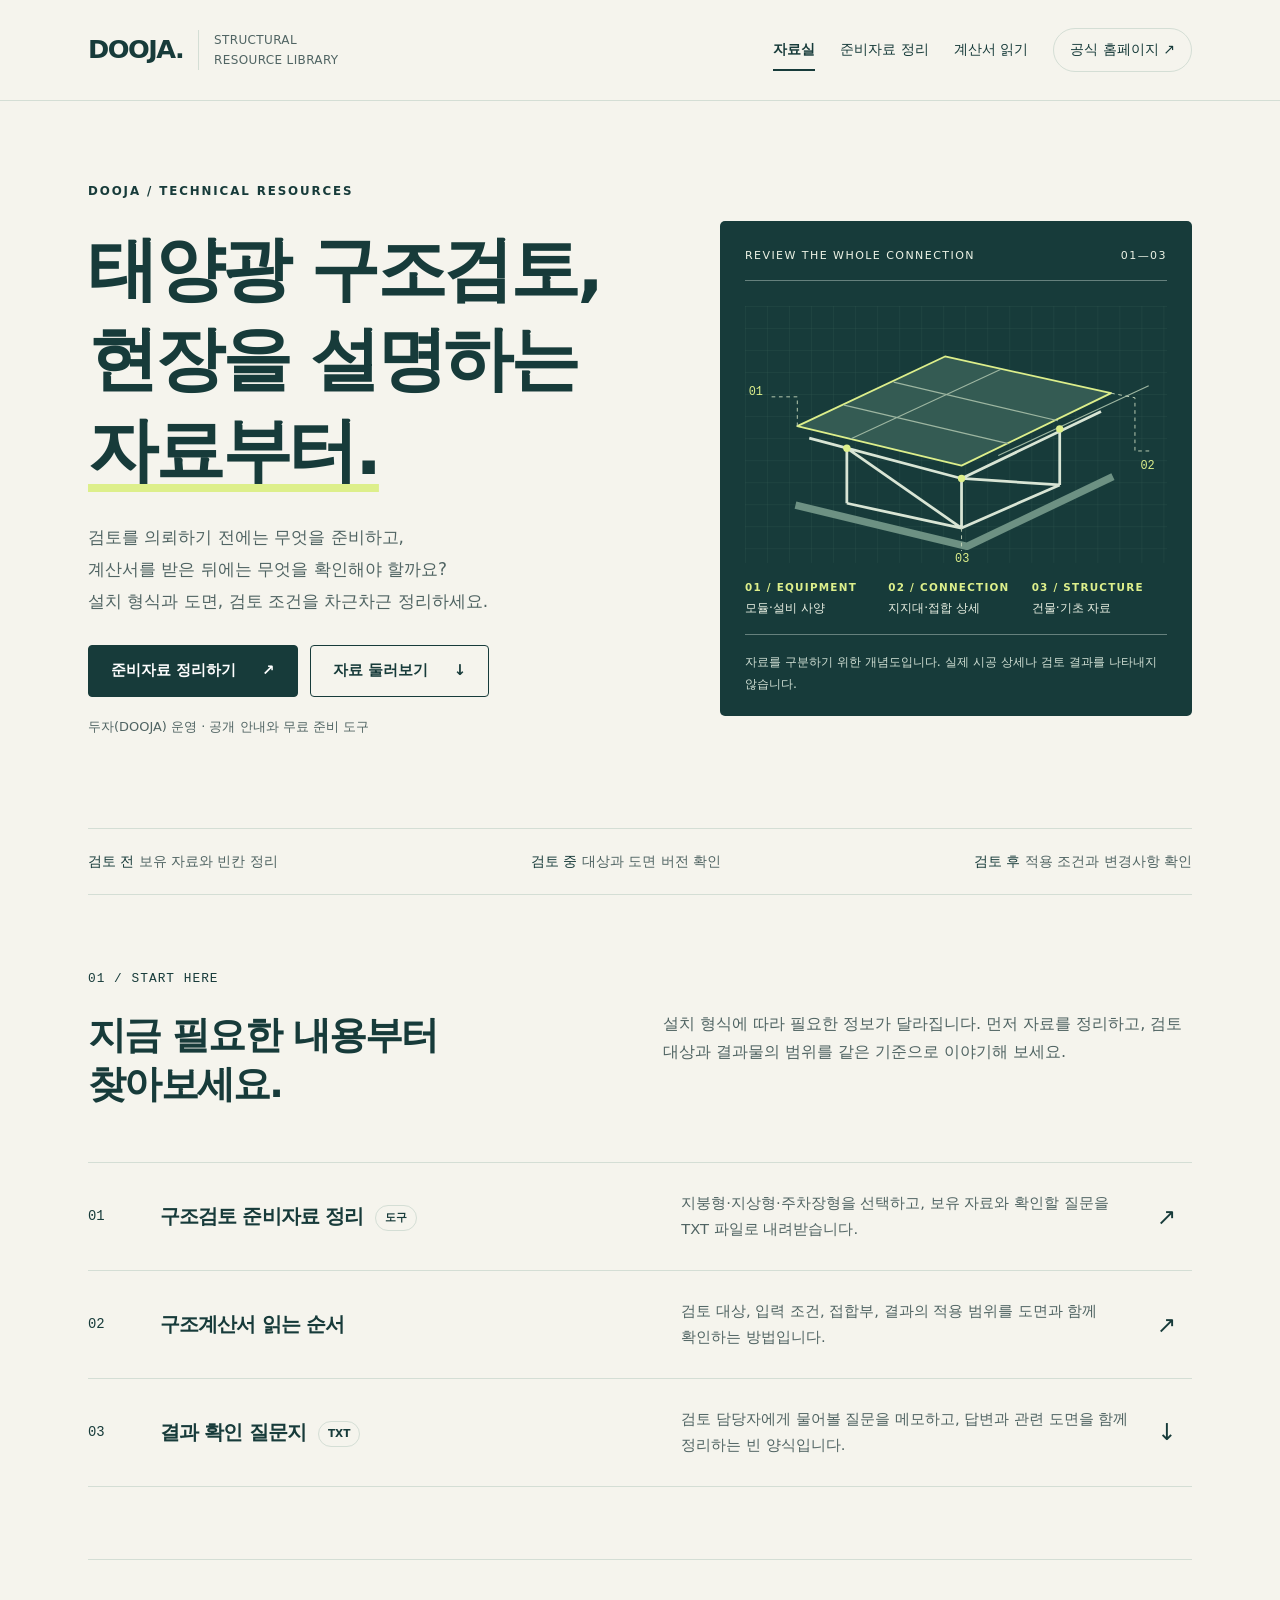
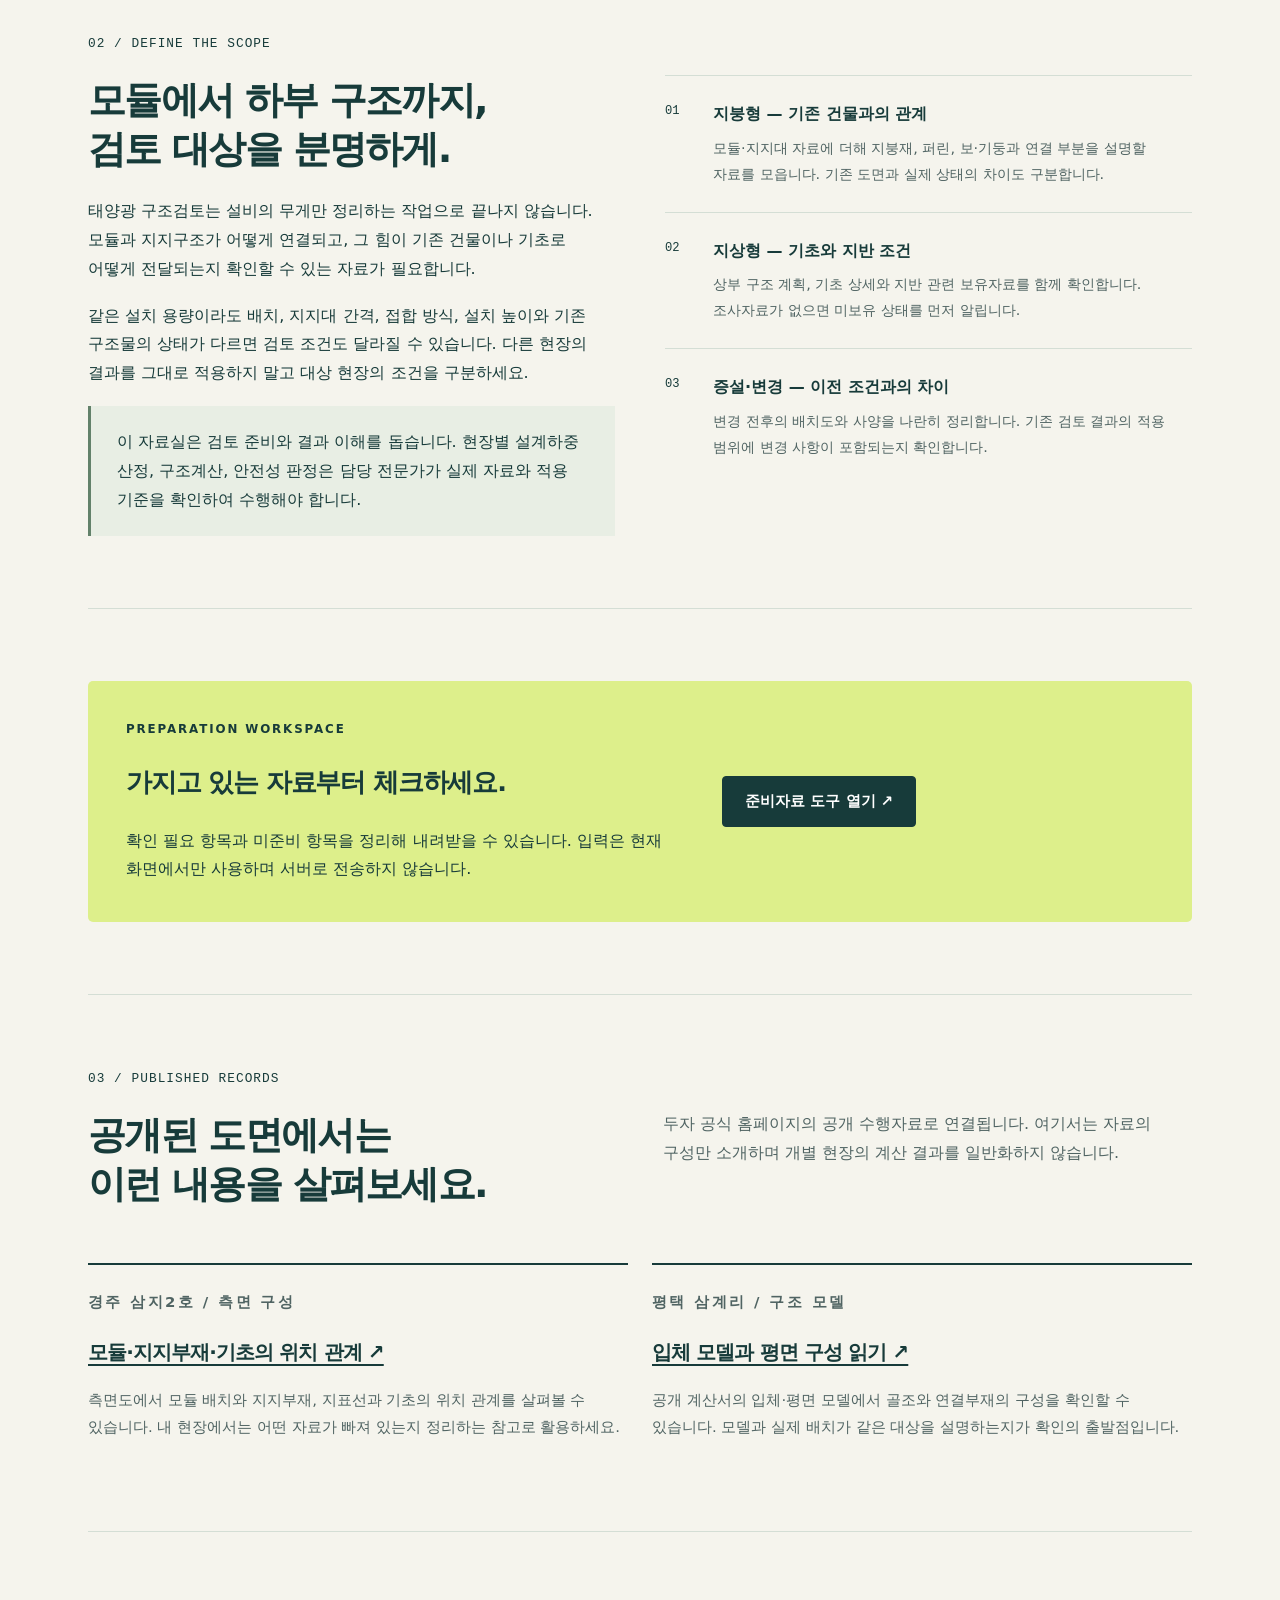
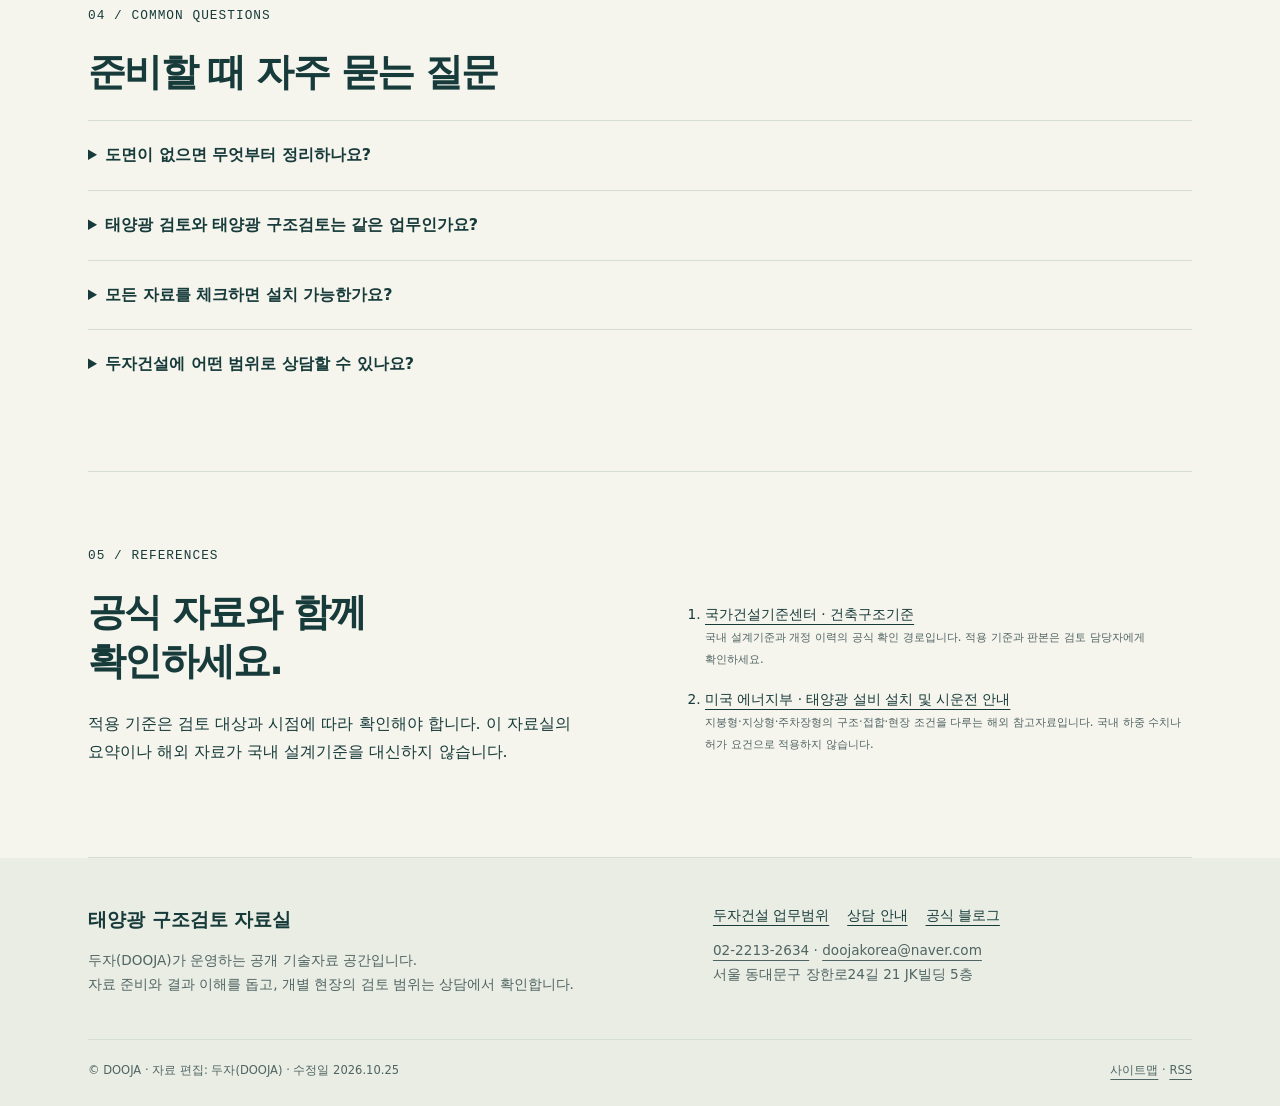
==== index.html @ e5e5670e "Link the DOOJA header logo to the official company website" ====
<!doctype html>
<html lang="ko"><head><meta charset="utf-8"><meta name="viewport" content="width=device-width, initial-scale=1"><title>태양광 구조검토 자료실 | 준비자료·구조계산서 안내 · 두자 DOOJA</title><meta name="description" content="태양광 구조검토를 위한 지붕형·지상형·주차장형 준비자료 체크 도구와 구조계산서 확인 질문을 제공합니다. 두자(DOOJA)가 운영하는 공개 기술자료실입니다."><link rel="canonical" href="https://solar.dooja.co.kr/"><meta name="robots" content="index,follow,max-image-preview:large"><meta name="theme-color" content="#173b3a"><meta property="og:type" content="website"><meta property="og:locale" content="ko_KR"><meta property="og:site_name" content="두자 태양광 구조검토 자료실"><meta property="og:title" content="태양광 구조검토 자료실 | 준비자료·구조계산서 안내 · 두자 DOOJA"><meta property="og:description" content="태양광 구조검토를 위한 지붕형·지상형·주차장형 준비자료 체크 도구와 구조계산서 확인 질문을 제공합니다. 두자(DOOJA)가 운영하는 공개 기술자료실입니다."><meta property="og:url" content="https://solar.dooja.co.kr/"><meta name="twitter:card" content="summary"><link rel="icon" href="assets/favicon.svg" type="image/svg+xml"><link rel="stylesheet" href="assets/site.css"><link rel="alternate" type="application/rss+xml" title="태양광 구조검토 자료실" href="https://solar.dooja.co.kr/feed.xml"><script type="application/ld+json">{"@context": "https://schema.org", "@graph": [{"@type": "Organization", "@id": "https://dooja.co.kr/#organization", "name": "두자(DOOJA)", "alternateName": ["두자건설", "두자엔지니어링"], "url": "https://dooja.co.kr/"}, {"@type": "WebSite", "@id": "https://solar.dooja.co.kr/#website", "url": "https://solar.dooja.co.kr/", "name": "태양광 구조검토 자료실 | 두자 DOOJA", "inLanguage": "ko-KR", "publisher": {"@id": "https://dooja.co.kr/#organization"}}, {"@type": "WebPage", "@id": "https://solar.dooja.co.kr/#webpage", "url": "https://solar.dooja.co.kr/", "name": "태양광 구조검토 자료실 | 준비자료·구조계산서 안내 · 두자 DOOJA", "description": "태양광 구조검토를 위한 지붕형·지상형·주차장형 준비자료 체크 도구와 구조계산서 확인 질문을 제공합니다. 두자(DOOJA)가 운영하는 공개 기술자료실입니다.", "datePublished": "2026-10-25", "dateModified": "2026-10-25", "inLanguage": "ko-KR", "isPartOf": {"@id": "https://solar.dooja.co.kr/#website"}, "publisher": {"@id": "https://dooja.co.kr/#organization"}, "author": {"@id": "https://dooja.co.kr/#organization"}}, {"@type": "BreadcrumbList", "itemListElement": [{"@type": "ListItem", "position": 1, "name": "태양광 구조검토 자료실", "item": "https://solar.dooja.co.kr/"}]}]}</script></head><body><a class="skip" href="#main">본문 바로가기</a><header class="site-header"><div class="wrap header-inner"><a class="brand" href="https://dooja.co.kr/" aria-label="두자 공식 홈페이지로 이동"><strong>DOOJA.</strong><span>STRUCTURAL<br>RESOURCE LIBRARY</span></a><nav class="nav" aria-label="주 메뉴"><a href="./" aria-current="page">자료실</a><a href="preparation.html">준비자료 정리</a><a href="report-reading.html">계산서 읽기</a><a class="external" href="https://dooja.co.kr/">공식 홈페이지 ↗</a></nav></div></header><main id="main"><div class="wrap"><section class="hero"><div><p class="eyebrow">DOOJA / TECHNICAL RESOURCES</p><h1><span>태양광 구조검토,</span><span>현장을 설명하는</span><span class="accent-line">자료부터.</span></h1><p class="lead">검토를 의뢰하기 전에는 무엇을 준비하고,<br>계산서를 받은 뒤에는 무엇을 확인해야 할까요?<br>설치 형식과 도면, 검토 조건을 차근차근 정리하세요.</p><div class="button-row"><a class="button" href="preparation.html">준비자료 정리하기 <span aria-hidden="true">↗</span></a><a class="button secondary" href="#reading">자료 둘러보기 <span aria-hidden="true">↓</span></a></div><p class="small">두자(DOOJA) 운영 · 공개 안내와 무료 준비 도구</p></div><figure class="hero-art"><div class="art-label"><span>REVIEW THE WHOLE CONNECTION</span><span>01—03</span></div><svg viewBox="0 0 460 280" role="img" aria-labelledby="art-title art-desc"><title id="art-title">태양광 설비와 지지구조의 연결 개념</title><desc id="art-desc">모듈, 지지대와 접합부, 하부 구조를 각각 구분해 자료를 정리하는 개념도. 실제 시공 상세나 구조계산 모델이 아닙니다.</desc><defs><pattern id="grid" width="24" height="24" patternUnits="userSpaceOnUse"><path d="M24 0H0V24" fill="none" stroke="#315651" stroke-width=".6"/></pattern></defs><rect width="460" height="280" fill="url(#grid)"/><g fill="none" stroke-linejoin="round"><path d="M57 131 218 55 399 95 236 174Z" fill="#345b53" stroke="#ddef8b" stroke-width="2"/><path d="m108 108 179 42m-125-67 179 42M115 145 279 69m-3 94 164-76" stroke="#9db6a1" stroke-width="1.2"/><path d="M70 144 236 188 388 115M111 155v60m125-27v54m107-108v61M111 215l125 27 107-47m-232-40 125 87m0-54 107 7" stroke="#d9e5d5" stroke-width="3"/><path d="m55 217 187 45 159-76" stroke="#6d9183" stroke-width="8"/><path d="M57 131v-32H25m374-4 26 5v58h17M236 242v25" stroke="#c5d6bc" stroke-width="1" stroke-dasharray="4 4"/></g><g fill="#ddef8b" font-family="monospace" font-size="13"><text x="4" y="97">01</text><text x="431" y="178">02</text><text x="229" y="279">03</text></g><g fill="#ddef8b"><circle cx="111" cy="155" r="4"/><circle cx="236" cy="188" r="4"/><circle cx="343" cy="134" r="4"/></g></svg><div class="legend"><span><b>01 / EQUIPMENT</b>모듈·설비 사양</span><span><b>02 / CONNECTION</b>지지대·접합 상세</span><span><b>03 / STRUCTURE</b>건물·기초 자료</span></div><figcaption>자료를 구분하기 위한 개념도입니다. 실제 시공 상세나 검토 결과를 나타내지 않습니다.</figcaption></figure></section><div class="facts-strip"><div>검토 전 <span>보유 자료와 빈칸 정리</span></div><div>검토 중 <span>대상과 도면 버전 확인</span></div><div>검토 후 <span>적용 조건과 변경사항 확인</span></div></div>
<section class="section" id="reading"><p class="section-number">01 / START HERE</p><div class="section-header"><h2>지금 필요한 내용부터<br>찾아보세요.</h2><p>설치 형식에 따라 필요한 정보가 달라집니다. 먼저 자료를 정리하고, 검토 대상과 결과물의 범위를 같은 기준으로 이야기해 보세요.</p></div><ul class="reading-list"><li><span class="number">01</span><h3><a href="preparation.html">구조검토 준비자료 정리 <span class="tag">도구</span></a></h3><p>지붕형·지상형·주차장형을 선택하고, 보유 자료와 확인할 질문을 TXT 파일로 내려받습니다.</p><span class="arrow" aria-hidden="true">↗</span></li><li><span class="number">02</span><h3><a href="report-reading.html">구조계산서 읽는 순서</a></h3><p>검토 대상, 입력 조건, 접합부, 결과의 적용 범위를 도면과 함께 확인하는 방법입니다.</p><span class="arrow" aria-hidden="true">↗</span></li><li><span class="number">03</span><h3><a href="downloads/report-questions.txt" download>결과 확인 질문지 <span class="tag">TXT</span></a></h3><p>검토 담당자에게 물어볼 질문을 메모하고, 답변과 관련 도면을 함께 정리하는 빈 양식입니다.</p><span class="arrow" aria-hidden="true">↓</span></li></ul></section>
<section class="section" id="scope"><p class="section-number">02 / DEFINE THE SCOPE</p><div class="split"><div class="prose"><h2>모듈에서 하부 구조까지,<br>검토 대상을 분명하게.</h2><p>태양광 구조검토는 설비의 무게만 정리하는 작업으로 끝나지 않습니다. 모듈과 지지구조가 어떻게 연결되고, 그 힘이 기존 건물이나 기초로 어떻게 전달되는지 확인할 수 있는 자료가 필요합니다.</p><p>같은 설치 용량이라도 배치, 지지대 간격, 접합 방식, 설치 높이와 기존 구조물의 상태가 다르면 검토 조건도 달라질 수 있습니다. 다른 현장의 결과를 그대로 적용하지 말고 대상 현장의 조건을 구분하세요.</p><div class="callout"><p>이 자료실은 검토 준비와 결과 이해를 돕습니다. 현장별 설계하중 산정, 구조계산, 안전성 판정은 담당 전문가가 실제 자료와 적용 기준을 확인하여 수행해야 합니다.</p></div></div><ol class="steps"><li><strong>지붕형 — 기존 건물과의 관계</strong><p>모듈·지지대 자료에 더해 지붕재, 퍼린, 보·기둥과 연결 부분을 설명할 자료를 모읍니다. 기존 도면과 실제 상태의 차이도 구분합니다.</p></li><li><strong>지상형 — 기초와 지반 조건</strong><p>상부 구조 계획, 기초 상세와 지반 관련 보유자료를 함께 확인합니다. 조사자료가 없으면 미보유 상태를 먼저 알립니다.</p></li><li><strong>증설·변경 — 이전 조건과의 차이</strong><p>변경 전후의 배치도와 사양을 나란히 정리합니다. 기존 검토 결과의 적용 범위에 변경 사항이 포함되는지 확인합니다.</p></li></ol></div></section>
<section class="section"><div class="resource-band"><div><p class="eyebrow">PREPARATION WORKSPACE</p><h3>가지고 있는 자료부터 체크하세요.</h3><p>확인 필요 항목과 미준비 항목을 정리해 내려받을 수 있습니다. 입력은 현재 화면에서만 사용하며 서버로 전송하지 않습니다.</p></div><div class="button-row"><a class="button" href="preparation.html">준비자료 도구 열기 ↗</a></div></div></section>
<section class="section" id="published-records"><p class="section-number">03 / PUBLISHED RECORDS</p><div class="section-header"><h2>공개된 도면에서는<br>이런 내용을 살펴보세요.</h2><p>두자 공식 홈페이지의 공개 수행자료로 연결됩니다. 여기서는 자료의 구성만 소개하며 개별 현장의 계산 결과를 일반화하지 않습니다.</p></div><div class="related"><article><p class="eyebrow">경주 삼지2호 / 측면 구성</p><h3><a href="https://dooja.co.kr/projects/samji2-solar">모듈·지지부재·기초의 위치 관계 ↗</a></h3><p>측면도에서 모듈 배치와 지지부재, 지표선과 기초의 위치 관계를 살펴볼 수 있습니다. 내 현장에서는 어떤 자료가 빠져 있는지 정리하는 참고로 활용하세요.</p></article><article><p class="eyebrow">평택 삼계리 / 구조 모델</p><h3><a href="https://dooja.co.kr/projects/samgye-solar">입체 모델과 평면 구성 읽기 ↗</a></h3><p>공개 계산서의 입체·평면 모델에서 골조와 연결부재의 구성을 확인할 수 있습니다. 모델과 실제 배치가 같은 대상을 설명하는지가 확인의 출발점입니다.</p></article></div></section>
<section class="section" id="questions"><p class="section-number">04 / COMMON QUESTIONS</p><h2>준비할 때 자주 묻는 질문</h2><details><summary>도면이 없으면 무엇부터 정리하나요?</summary><p>설치 위치, 설비 사양, 안전하게 촬영할 수 있는 현장사진과 보수 이력을 먼저 정리하고 도면 미보유 사실을 알리세요. 기존 자료 확보, 현장조사 또는 도면 작성이 어느 정도 필요한지는 담당자와 범위를 정합니다.</p></details><details><summary>태양광 검토와 태양광 구조검토는 같은 업무인가요?</summary><p>태양광 검토라는 말은 설치 조건, 발전량, 전기 연결, 공사 범위 등을 함께 뜻할 수 있습니다. 구조검토는 구조 안전과 관련된 대상을 다룹니다. 의뢰할 때 어떤 검토와 결과물이 필요한지 구체적으로 구분하세요.</p></details><details><summary>모든 자료를 체크하면 설치 가능한가요?</summary><p>체크 도구는 보유 자료 목록을 정리할 뿐 안전 여부를 판단하지 않습니다. 자료의 적정성, 실제 현장과의 일치 여부, 설계 기준과 검토 결과는 별도로 확인해야 합니다.</p></details><details><summary>두자건설에 어떤 범위로 상담할 수 있나요?</summary><p>두자(DOOJA)의 <a href="https://dooja.co.kr/services/solar-structural-review">태양광 구조검토 업무 안내</a>에서 준비자료와 진행 순서를 확인할 수 있습니다. 구체적인 대상, 결과물과 일정은 보유 자료를 기준으로 협의합니다.</p></details></section>
<section class="section" id="sources"><p class="section-number">05 / REFERENCES</p><div class="split"><div><h2>공식 자료와 함께<br>확인하세요.</h2><p>적용 기준은 검토 대상과 시점에 따라 확인해야 합니다. 이 자료실의 요약이나 해외 자료가 국내 설계기준을 대신하지 않습니다.</p></div><ol class="source-list"><li><a href="https://www.kcsc.re.kr/standardCode/list/102041">국가건설기준센터 · 건축구조기준</a><small>국내 설계기준과 개정 이력의 공식 확인 경로입니다. 적용 기준과 판본은 검토 담당자에게 확인하세요.</small></li><li><a href="https://www.energy.gov/cmei/femp/life-cycle-photovoltaic-systems-install-and-commission-photovoltaic-system">미국 에너지부 · 태양광 설비 설치 및 시운전 안내</a><small>지붕형·지상형·주차장형의 구조·접합·현장 조건을 다루는 해외 참고자료입니다. 국내 하중 수치나 허가 요건으로 적용하지 않습니다.</small></li></ol></div></section></div></main><footer class="site-footer"><div class="wrap"><div class="footer-top"><div><strong>태양광 구조검토 자료실</strong><p>두자(DOOJA)가 운영하는 공개 기술자료 공간입니다.<br>자료 준비와 결과 이해를 돕고, 개별 현장의 검토 범위는 상담에서 확인합니다.</p></div><div><div class="footer-links"><a href="https://dooja.co.kr/services/solar-structural-review">두자건설 업무범위</a><a href="https://dooja.co.kr/#contact">상담 안내</a><a href="https://blog.naver.com/doojasun1">공식 블로그</a></div><p><a href="tel:0222132634">02-2213-2634</a> · <a href="mailto:doojakorea@naver.com">doojakorea@naver.com</a><br>서울 동대문구 장한로24길 21 JK빌딩 5층</p></div></div><div class="footer-bottom"><span>© DOOJA · 자료 편집: 두자(DOOJA) · 수정일 2026.10.25</span><span><a href="sitemap.xml">사이트맵</a> · <a href="feed.xml">RSS</a></span></div></div></footer></body></html>
---- assets/site.css ----
:root{--ink:#173b3a;--muted:#506463;--paper:#f5f4ed;--white:#fff;--line:#d4ded5;--lime:#ddef8b;--soft:#e8eee4;--max:1160px;color-scheme:light}*{box-sizing:border-box}html{scroll-behavior:smooth;scroll-padding-top:28px}body{margin:0;background:var(--paper);color:var(--ink);font-family:system-ui,-apple-system,BlinkMacSystemFont,"Segoe UI","Apple SD Gothic Neo","Noto Sans KR",sans-serif;line-height:1.8;word-break:keep-all;overflow-wrap:anywhere}a{color:inherit;text-underline-offset:5px}button,input,select,textarea{font:inherit}button,a,input,select,textarea{touch-action:manipulation}button{cursor:pointer}a:focus-visible,button:focus-visible,input:focus-visible,select:focus-visible,summary:focus-visible{outline:3px solid #216a5c;outline-offset:5px}h1,h2,h3,p{margin-top:0}h1,h2,h3{line-height:1.28;letter-spacing:-.045em}h1{font-size:clamp(2.35rem,5.5vw,4.6rem);margin-bottom:26px;font-weight:750}h2{font-size:clamp(1.8rem,3vw,2.5rem);margin-bottom:24px}h3{font-size:1.25rem;line-height:1.5}p{margin-bottom:18px}.wrap{max-width:var(--max);margin:auto;padding:0 28px}.skip{position:absolute;left:20px;top:-100px;background:var(--lime);padding:12px;z-index:10}.skip:focus{top:10px}.site-header{border-bottom:1px solid var(--line)}.header-inner{display:flex;align-items:center;justify-content:space-between;gap:30px;min-height:100px}.brand{text-decoration:none;display:flex;align-items:center;gap:15px;line-height:1.15}.brand strong{font-size:1.6rem;letter-spacing:-.06em}.brand span{padding-left:15px;border-left:1px solid var(--line);font-size:.75rem;color:var(--muted);line-height:1.7;letter-spacing:.03em}.nav{display:flex;gap:25px;align-items:center;font-size:.88rem}.nav a{text-decoration:none;padding:8px 0}.nav a[aria-current=page]{box-shadow:inset 0 -2px var(--ink);font-weight:700}.nav .external{border:1px solid var(--line);border-radius:30px;padding:8px 16px}.eyebrow{font-size:.74rem;text-transform:uppercase;letter-spacing:.16em;font-weight:750;margin-bottom:22px}.hero{padding:80px 0 72px;display:grid;grid-template-columns:1.1fr .9fr;gap:55px;align-items:center}.hero .lead{font-size:1.06rem;max-width:540px;color:var(--muted);line-height:1.9}.hero h1 span{display:block}.accent-line{text-decoration:underline;text-decoration-color:var(--lime);text-decoration-thickness:8px;text-underline-offset:10px}.button-row{display:flex;gap:12px;flex-wrap:wrap;margin:28px 0 18px}.button{border:1px solid var(--ink);background:var(--ink);color:white;display:inline-flex;align-items:center;justify-content:center;gap:26px;padding:12px 22px;border-radius:4px;text-decoration:none;font-size:.93rem;font-weight:650;line-height:1.7}.button:hover{background:#28534f}.button.secondary{color:var(--ink);background:transparent}.button.secondary:hover{background:var(--soft)}.small{font-size:.81rem;color:var(--muted)}.hero-art{margin:0;background:var(--ink);padding:25px 25px 20px;color:#ecf2e5;position:relative;border-radius:5px}.art-label{display:flex;justify-content:space-between;font-size:.69rem;letter-spacing:.13em;border-bottom:1px solid #66817d;padding-bottom:14px}.hero-art svg{width:100%;display:block;margin:25px 0 15px;height:auto}.hero-art figcaption{border-top:1px solid #66817d;padding-top:16px;font-size:.78rem;color:#d0dfd4}.legend{display:grid;grid-template-columns:repeat(3,1fr);gap:8px;font-size:.77rem;margin-bottom:15px}.legend b{display:block;font-size:.65rem;color:var(--lime);letter-spacing:.12em}.facts-strip{display:flex;justify-content:space-between;gap:22px;padding:20px 0;border-top:1px solid var(--line);border-bottom:1px solid var(--line);font-size:.86rem}.facts-strip span{color:var(--muted)}.section{padding:72px 0;border-bottom:1px solid var(--line)}.section-header{display:grid;grid-template-columns:1fr 1fr;gap:45px;align-items:start;margin-bottom:30px}.section-header p{color:var(--muted)}.section-number{font-family:ui-monospace,monospace;font-size:.8rem;letter-spacing:.08em;margin-bottom:20px}.reading-list{margin:0;padding:0;list-style:none;border-top:1px solid var(--line)}.reading-list>li{display:grid;grid-template-columns:52px 1.1fr 1fr 35px;gap:20px;align-items:center;padding:27px 0;border-bottom:1px solid var(--line)}.reading-list .number{font-family:ui-monospace,monospace;font-size:.87rem}.reading-list h3{margin:0}.reading-list a{text-decoration:none}.reading-list a:hover{text-decoration:underline}.reading-list p{margin:0;color:var(--muted);font-size:.92rem}.tag{font-size:.66rem;border:1px solid var(--line);border-radius:20px;padding:4px 9px;vertical-align:middle;font-weight:600;letter-spacing:0;white-space:nowrap;display:inline-block;margin-left:6px}.reading-list .arrow{font-size:1.45rem}.split{display:grid;grid-template-columns:1fr 1fr;gap:50px}.prose p,.prose li{max-width:72ch}.prose ul,.prose ol{padding-left:23px}.prose li{margin-bottom:12px}.callout{padding:22px 26px;background:var(--soft);border-left:3px solid #62816a}.callout p:last-child{margin:0}.steps{counter-reset:step;margin:0;padding:0;list-style:none}.steps li{padding:24px 0 24px 48px;border-top:1px solid var(--line);position:relative}.steps li:before{counter-increment:step;content:"0" counter(step);position:absolute;left:0;top:25px;font-family:ui-monospace,monospace;font-size:.76rem}.steps strong{display:block;margin-bottom:7px}.steps p{color:var(--muted);font-size:.9rem;margin:0}.resource-band{display:grid;grid-template-columns:1.3fr 1fr;gap:35px;padding:38px;background:var(--lime);border-radius:5px}.resource-band h3{font-size:1.6rem}.resource-band p:last-child{margin:0}.resource-band .button-row{align-content:center;margin:0}.related{display:grid;grid-template-columns:1fr 1fr;gap:24px}.related article{border-top:2px solid var(--ink);padding:24px 0 0}.related p{color:var(--muted);font-size:.93rem}.source-list{font-size:.86rem;line-height:1.9}.source-list li{margin-bottom:15px}.source-list small{display:block;color:var(--muted)}details{padding:20px 0;border-top:1px solid var(--line)}summary{font-weight:650;cursor:pointer;padding-right:20px}details p{margin:14px 0 0;color:var(--muted)}.site-footer{padding:45px 0 26px;background:#e9ede4;margin-top:0}.footer-top{display:grid;grid-template-columns:1.2fr 1fr;gap:50px}.footer-top strong{font-size:1.2rem}.footer-top p{font-size:.85rem;color:var(--muted);margin-top:10px}.footer-links{display:flex;gap:18px;flex-wrap:wrap;font-size:.85rem}.footer-bottom{margin-top:24px;padding-top:20px;border-top:1px solid var(--line);display:flex;justify-content:space-between;gap:20px;font-size:.72rem;color:var(--muted)}.page-intro{padding:60px 0 40px;max-width:860px}.page-intro h1{font-size:clamp(2.2rem,4.4vw,3.65rem)}.breadcrumb{font-size:.78rem;color:var(--muted);margin-bottom:30px}.page-intro .lead{font-size:1.03rem;color:var(--muted)}.reading-body{max-width:840px;padding-bottom:65px}.reading-body section{padding:30px 0}.reading-body h2{font-size:1.85rem}.table-wrap{overflow-x:auto;max-width:100%;margin:25px 0;border-top:2px solid var(--ink)}table{border-collapse:collapse;width:100%;min-width:570px;text-align:left;font-size:.92rem}th,td{padding:16px;border-bottom:1px solid var(--line);vertical-align:top}th{background:var(--soft);font-weight:700}td:first-child{font-weight:650;min-width:135px}caption{text-align:left;font-size:.84rem;padding:12px 0;color:var(--muted)}.planner-layout{display:grid;grid-template-columns:minmax(0,1fr) 320px;gap:40px;align-items:start;padding-bottom:65px}.settings{display:grid;grid-template-columns:1fr 1fr;gap:20px;margin-bottom:28px}.field{display:flex;flex-direction:column;gap:7px;font-size:.88rem;font-weight:600}.field input,.field select{padding:12px;border:1px solid #a3b6a8;background:#fff;border-radius:4px;min-width:0;width:100%;font-weight:400}.material-group{border:0;padding:0;margin:0 0 26px;min-width:0}.material-group legend{font-size:1.17rem;font-weight:700;padding:0 0 12px;width:100%;border-bottom:2px solid var(--ink)}.material-row{display:grid;grid-template-columns:minmax(0,1fr) 108px;gap:20px;align-items:center;border-bottom:1px solid var(--line);padding:19px 0}.material-row label{display:block;font-weight:600;font-size:.94rem}.material-row small{display:block;font-weight:400;color:var(--muted);margin-top:5px;font-size:.79rem}.material-row select{width:100%;background:#fff;border:1px solid #a3b6a8;border-radius:4px;padding:8px;font-size:.86rem}.summary-box{position:sticky;top:24px;background:var(--ink);color:white;border-radius:5px;padding:26px}.summary-box h2{font-size:1.2rem;margin-bottom:20px}.summary-count{font-size:2.8rem;line-height:1.25;letter-spacing:-.04em}.summary-count span{font-size:1rem;color:#b9d2c5}.summary-box p{font-size:.84rem;color:#d0dfd4}.summary-box .small{color:#d0dfd4}.summary-box .button{background:var(--lime);color:var(--ink);border-color:var(--lime);display:flex;width:100%;margin:10px 0}.summary-box .button.secondary{background:transparent;color:white;border-color:#78938a}.summary-box ul{padding-left:18px;font-size:.79rem}.summary-rule{height:1px;background:#59756a;border:0;margin:22px 0}.feedback{min-height:1.6em;font-size:.78rem;margin:10px 0 0!important}.print-only{display:none}.note{font-size:.84rem;color:var(--muted)}[hidden]{display:none!important}noscript p{padding:20px;background:var(--lime)}@media(max-width:900px){.hero{gap:28px}.nav{gap:15px}.brand span{display:none}.planner-layout{grid-template-columns:minmax(0,1fr) 285px;gap:24px}.reading-list>li{grid-template-columns:34px 1fr 1fr 20px;gap:14px}}@media(max-width:700px){.wrap{padding:0 22px}.header-inner{flex-direction:column;align-items:flex-start;gap:6px;padding-top:22px;padding-bottom:15px}.nav{width:100%;gap:20px;flex-wrap:wrap;font-size:.8rem}.nav .external{padding:3px 0;border:0;margin-left:auto}.hero{grid-template-columns:1fr;padding:48px 0;gap:28px}.hero h1{font-size:2.8rem}.hero-art{max-width:510px}.section{padding:45px 0}.section-header,.split,.resource-band,.related,.footer-top{grid-template-columns:1fr;gap:23px}.facts-strip{font-size:.77rem;flex-wrap:wrap;gap:5px 20px}.reading-list>li{grid-template-columns:30px 1fr 25px;gap:12px}.reading-list p{grid-column:2}.reading-list .arrow{grid-column:3;grid-row:1/3}.reading-list h3{font-size:1.15rem}.resource-band{padding:25px}.footer-bottom{flex-direction:column;gap:3px}.planner-layout{grid-template-columns:1fr}.summary-box{position:static}.settings{grid-template-columns:1fr}.page-intro{padding-top:35px}.page-intro h1{font-size:2.4rem}.material-row{gap:14px;grid-template-columns:minmax(0,1fr) 100px}.section-header h2{margin-bottom:0}}@media(prefers-reduced-motion:reduce){html{scroll-behavior:auto}}@media print{body{background:white;color:#000;font-size:10pt}.site-header,.site-footer,.skip,.button-row,.summary-box,.no-print{display:none!important}.wrap{max-width:none;padding:0}.page-intro{padding:10px 0}.page-intro h1{font-size:23pt}.planner-layout{display:block;padding:0}.settings{grid-template-columns:1fr 1fr}.material-row{padding:8px 0;break-inside:avoid}.material-group{break-inside:avoid}.print-only{display:block}.section,.reading-body section{padding:15px 0}.table-wrap{overflow:visible}table{min-width:0;font-size:9pt}a{text-decoration:none}.summary-box{display:none!important}}
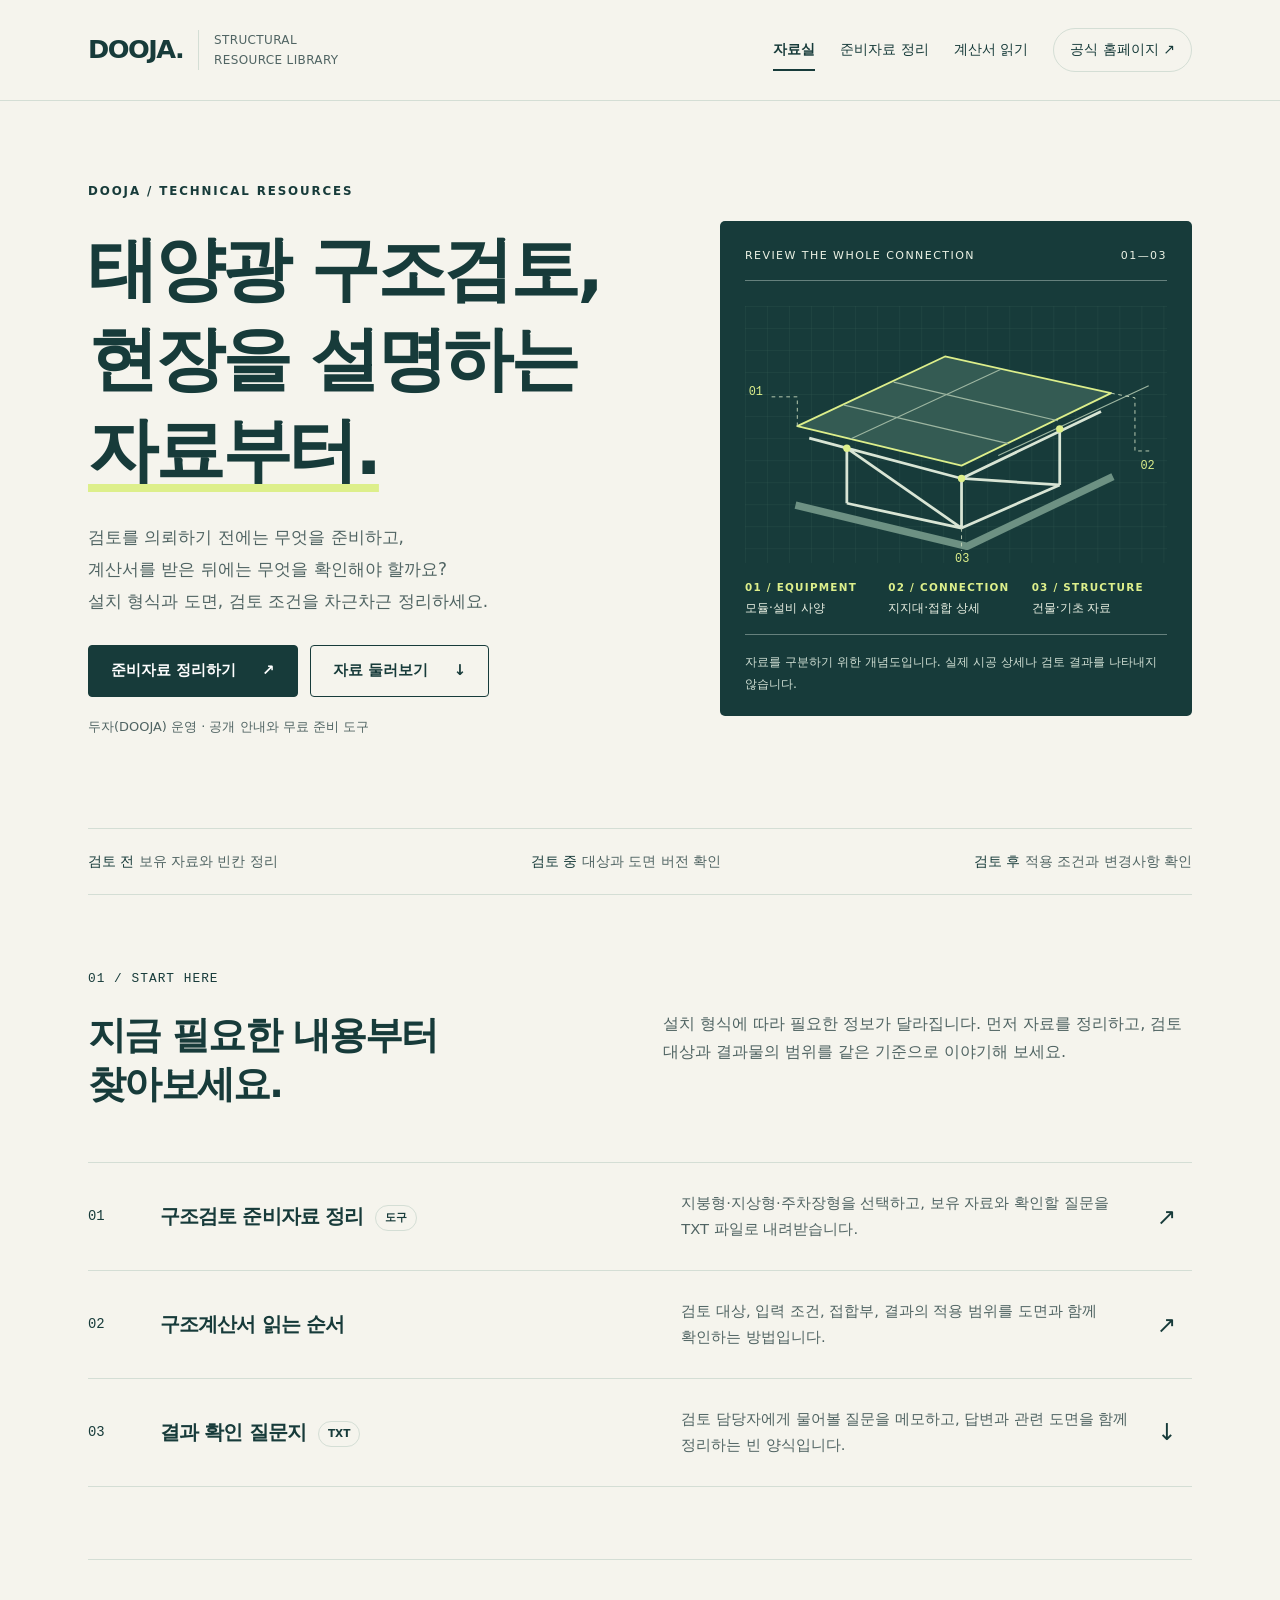
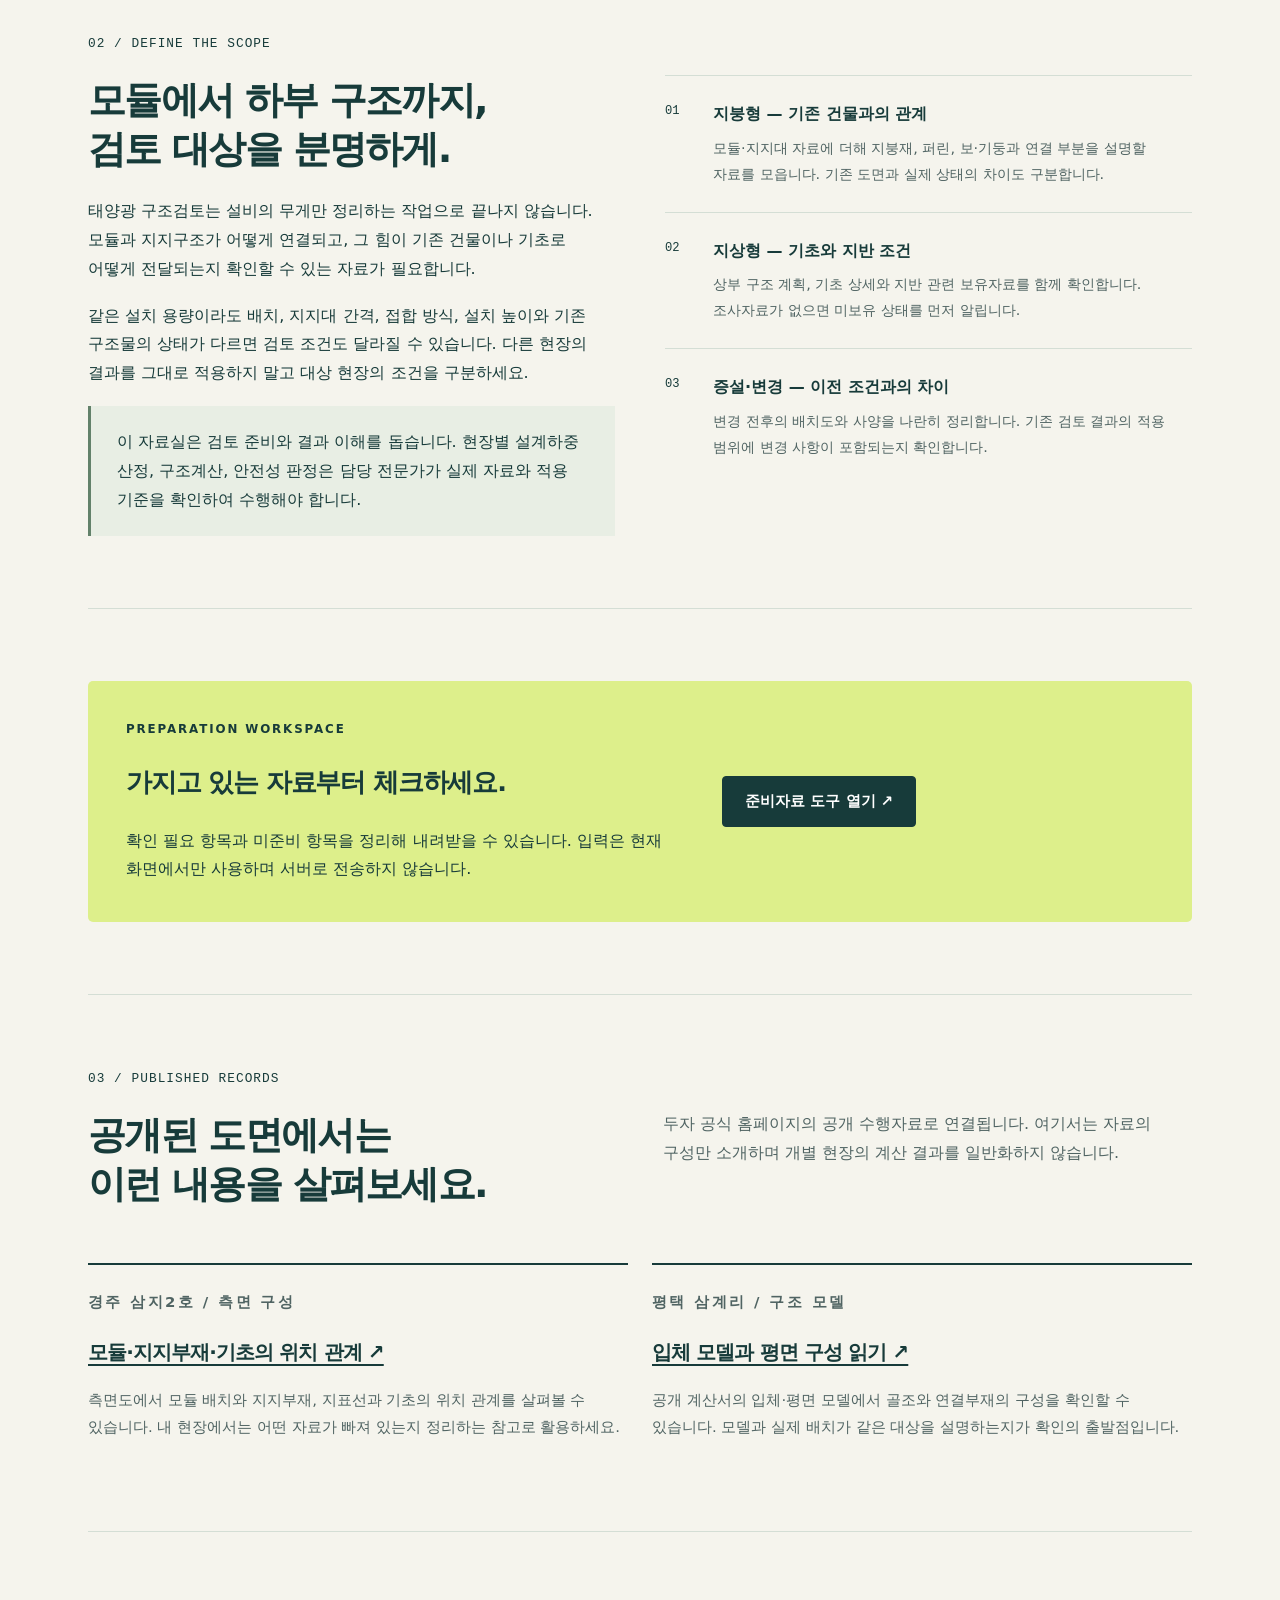
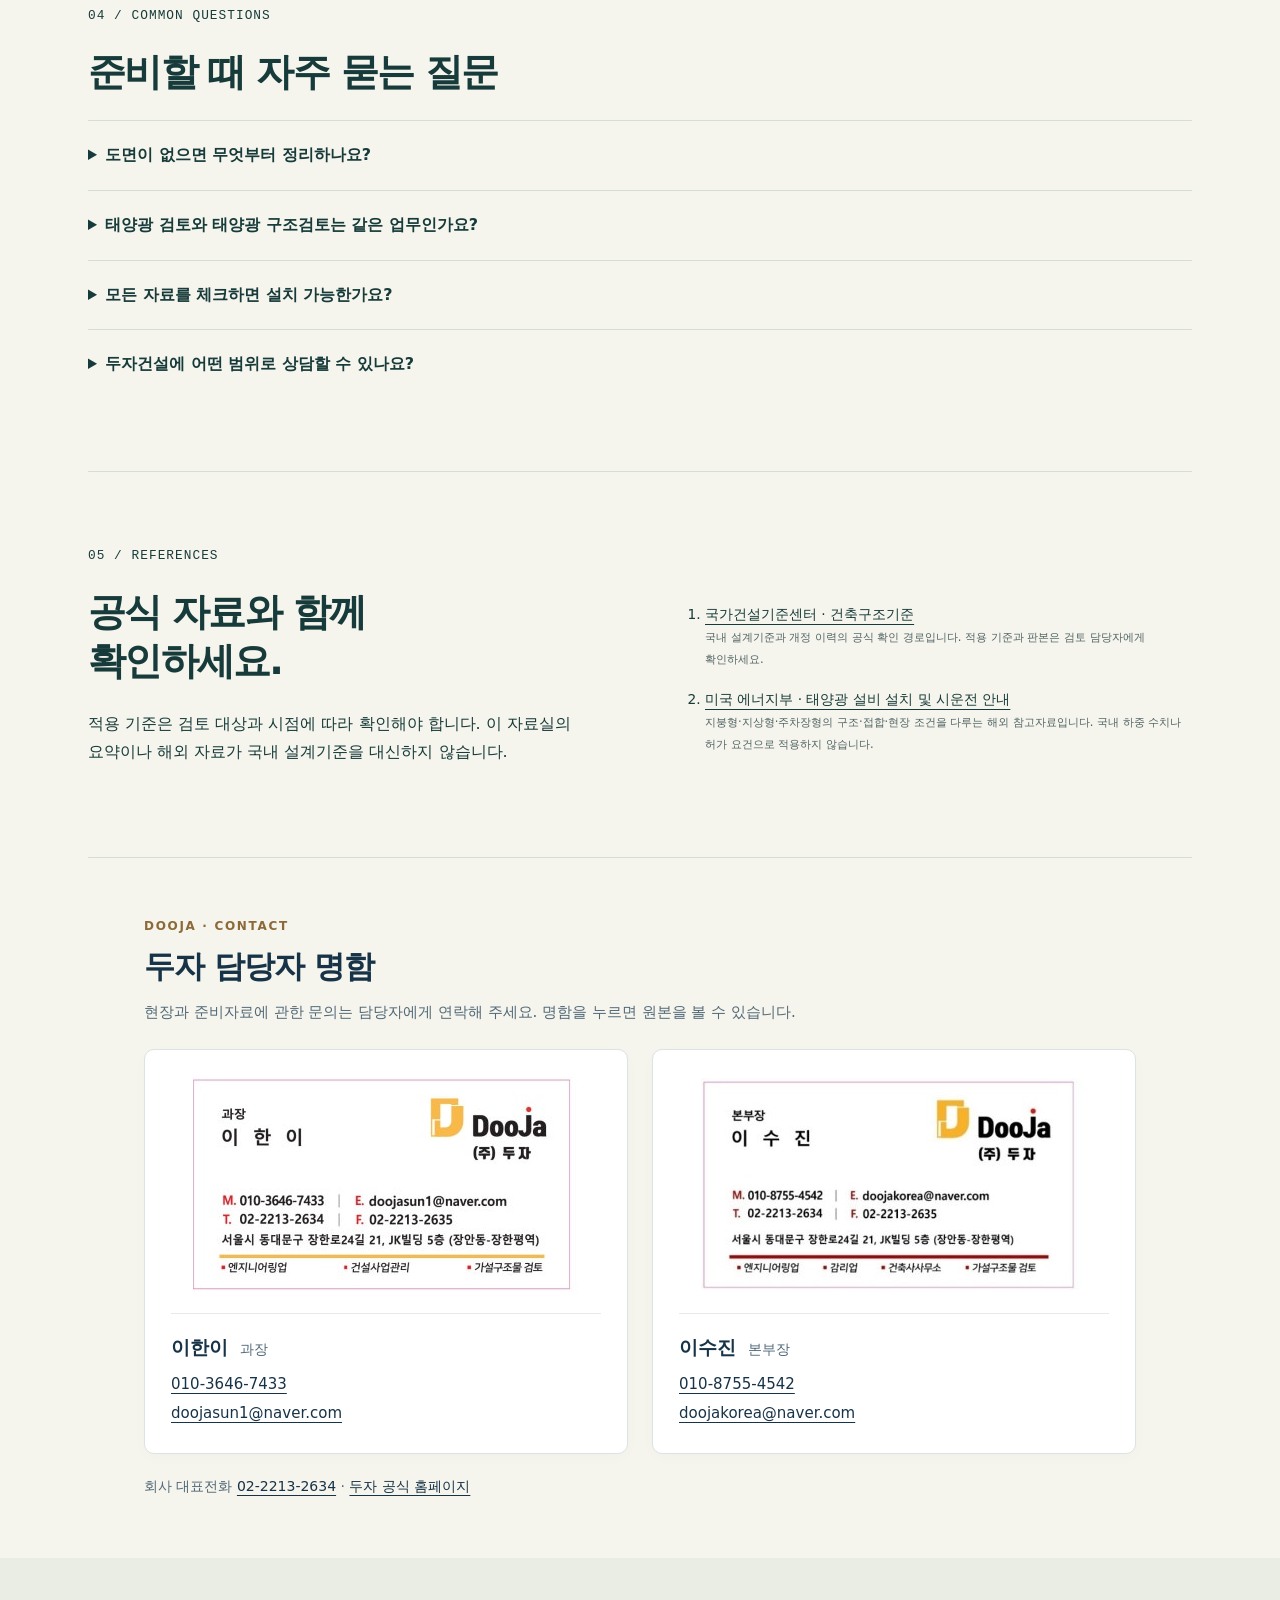
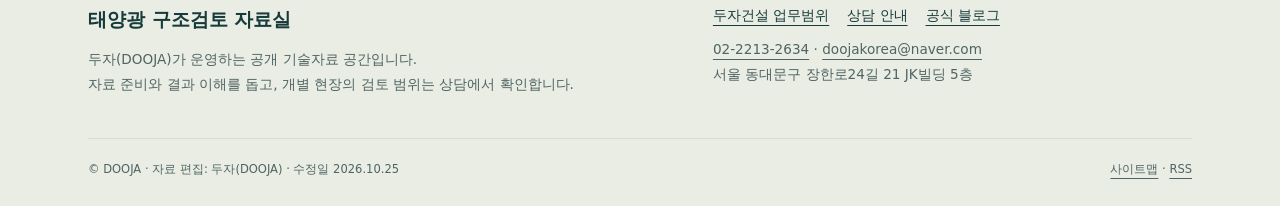
==== commit 46258303: "Show both DOOJA contact cards on every resource page" ====
--- a/index.html
+++ b/index.html
@@ -1,8 +1,27 @@
 <!doctype html>
-<html lang="ko"><head><meta charset="utf-8"><meta name="viewport" content="width=device-width, initial-scale=1"><title>태양광 구조검토 자료실 | 준비자료·구조계산서 안내 · 두자 DOOJA</title><meta name="description" content="태양광 구조검토를 위한 지붕형·지상형·주차장형 준비자료 체크 도구와 구조계산서 확인 질문을 제공합니다. 두자(DOOJA)가 운영하는 공개 기술자료실입니다."><link rel="canonical" href="https://solar.dooja.co.kr/"><meta name="robots" content="index,follow,max-image-preview:large"><meta name="theme-color" content="#173b3a"><meta property="og:type" content="website"><meta property="og:locale" content="ko_KR"><meta property="og:site_name" content="두자 태양광 구조검토 자료실"><meta property="og:title" content="태양광 구조검토 자료실 | 준비자료·구조계산서 안내 · 두자 DOOJA"><meta property="og:description" content="태양광 구조검토를 위한 지붕형·지상형·주차장형 준비자료 체크 도구와 구조계산서 확인 질문을 제공합니다. 두자(DOOJA)가 운영하는 공개 기술자료실입니다."><meta property="og:url" content="https://solar.dooja.co.kr/"><meta name="twitter:card" content="summary"><link rel="icon" href="assets/favicon.svg" type="image/svg+xml"><link rel="stylesheet" href="assets/site.css"><link rel="alternate" type="application/rss+xml" title="태양광 구조검토 자료실" href="https://solar.dooja.co.kr/feed.xml"><script type="application/ld+json">{"@context": "https://schema.org", "@graph": [{"@type": "Organization", "@id": "https://dooja.co.kr/#organization", "name": "두자(DOOJA)", "alternateName": ["두자건설", "두자엔지니어링"], "url": "https://dooja.co.kr/"}, {"@type": "WebSite", "@id": "https://solar.dooja.co.kr/#website", "url": "https://solar.dooja.co.kr/", "name": "태양광 구조검토 자료실 | 두자 DOOJA", "inLanguage": "ko-KR", "publisher": {"@id": "https://dooja.co.kr/#organization"}}, {"@type": "WebPage", "@id": "https://solar.dooja.co.kr/#webpage", "url": "https://solar.dooja.co.kr/", "name": "태양광 구조검토 자료실 | 준비자료·구조계산서 안내 · 두자 DOOJA", "description": "태양광 구조검토를 위한 지붕형·지상형·주차장형 준비자료 체크 도구와 구조계산서 확인 질문을 제공합니다. 두자(DOOJA)가 운영하는 공개 기술자료실입니다.", "datePublished": "2026-10-25", "dateModified": "2026-10-25", "inLanguage": "ko-KR", "isPartOf": {"@id": "https://solar.dooja.co.kr/#website"}, "publisher": {"@id": "https://dooja.co.kr/#organization"}, "author": {"@id": "https://dooja.co.kr/#organization"}}, {"@type": "BreadcrumbList", "itemListElement": [{"@type": "ListItem", "position": 1, "name": "태양광 구조검토 자료실", "item": "https://solar.dooja.co.kr/"}]}]}</script></head><body><a class="skip" href="#main">본문 바로가기</a><header class="site-header"><div class="wrap header-inner"><a class="brand" href="https://dooja.co.kr/" aria-label="두자 공식 홈페이지로 이동"><strong>DOOJA.</strong><span>STRUCTURAL<br>RESOURCE LIBRARY</span></a><nav class="nav" aria-label="주 메뉴"><a href="./" aria-current="page">자료실</a><a href="preparation.html">준비자료 정리</a><a href="report-reading.html">계산서 읽기</a><a class="external" href="https://dooja.co.kr/">공식 홈페이지 ↗</a></nav></div></header><main id="main"><div class="wrap"><section class="hero"><div><p class="eyebrow">DOOJA / TECHNICAL RESOURCES</p><h1><span>태양광 구조검토,</span><span>현장을 설명하는</span><span class="accent-line">자료부터.</span></h1><p class="lead">검토를 의뢰하기 전에는 무엇을 준비하고,<br>계산서를 받은 뒤에는 무엇을 확인해야 할까요?<br>설치 형식과 도면, 검토 조건을 차근차근 정리하세요.</p><div class="button-row"><a class="button" href="preparation.html">준비자료 정리하기 <span aria-hidden="true">↗</span></a><a class="button secondary" href="#reading">자료 둘러보기 <span aria-hidden="true">↓</span></a></div><p class="small">두자(DOOJA) 운영 · 공개 안내와 무료 준비 도구</p></div><figure class="hero-art"><div class="art-label"><span>REVIEW THE WHOLE CONNECTION</span><span>01—03</span></div><svg viewBox="0 0 460 280" role="img" aria-labelledby="art-title art-desc"><title id="art-title">태양광 설비와 지지구조의 연결 개념</title><desc id="art-desc">모듈, 지지대와 접합부, 하부 구조를 각각 구분해 자료를 정리하는 개념도. 실제 시공 상세나 구조계산 모델이 아닙니다.</desc><defs><pattern id="grid" width="24" height="24" patternUnits="userSpaceOnUse"><path d="M24 0H0V24" fill="none" stroke="#315651" stroke-width=".6"/></pattern></defs><rect width="460" height="280" fill="url(#grid)"/><g fill="none" stroke-linejoin="round"><path d="M57 131 218 55 399 95 236 174Z" fill="#345b53" stroke="#ddef8b" stroke-width="2"/><path d="m108 108 179 42m-125-67 179 42M115 145 279 69m-3 94 164-76" stroke="#9db6a1" stroke-width="1.2"/><path d="M70 144 236 188 388 115M111 155v60m125-27v54m107-108v61M111 215l125 27 107-47m-232-40 125 87m0-54 107 7" stroke="#d9e5d5" stroke-width="3"/><path d="m55 217 187 45 159-76" stroke="#6d9183" stroke-width="8"/><path d="M57 131v-32H25m374-4 26 5v58h17M236 242v25" stroke="#c5d6bc" stroke-width="1" stroke-dasharray="4 4"/></g><g fill="#ddef8b" font-family="monospace" font-size="13"><text x="4" y="97">01</text><text x="431" y="178">02</text><text x="229" y="279">03</text></g><g fill="#ddef8b"><circle cx="111" cy="155" r="4"/><circle cx="236" cy="188" r="4"/><circle cx="343" cy="134" r="4"/></g></svg><div class="legend"><span><b>01 / EQUIPMENT</b>모듈·설비 사양</span><span><b>02 / CONNECTION</b>지지대·접합 상세</span><span><b>03 / STRUCTURE</b>건물·기초 자료</span></div><figcaption>자료를 구분하기 위한 개념도입니다. 실제 시공 상세나 검토 결과를 나타내지 않습니다.</figcaption></figure></section><div class="facts-strip"><div>검토 전 <span>보유 자료와 빈칸 정리</span></div><div>검토 중 <span>대상과 도면 버전 확인</span></div><div>검토 후 <span>적용 조건과 변경사항 확인</span></div></div>
+<html lang="ko"><head><meta charset="utf-8"><meta name="viewport" content="width=device-width, initial-scale=1"><title>태양광 구조검토 자료실 | 준비자료·구조계산서 안내 · 두자 DOOJA</title><meta name="description" content="태양광 구조검토를 위한 지붕형·지상형·주차장형 준비자료 체크 도구와 구조계산서 확인 질문을 제공합니다. 두자(DOOJA)가 운영하는 공개 기술자료실입니다."><link rel="canonical" href="https://solar.dooja.co.kr/"><meta name="robots" content="index,follow,max-image-preview:large"><meta name="theme-color" content="#173b3a"><meta property="og:type" content="website"><meta property="og:locale" content="ko_KR"><meta property="og:site_name" content="두자 태양광 구조검토 자료실"><meta property="og:title" content="태양광 구조검토 자료실 | 준비자료·구조계산서 안내 · 두자 DOOJA"><meta property="og:description" content="태양광 구조검토를 위한 지붕형·지상형·주차장형 준비자료 체크 도구와 구조계산서 확인 질문을 제공합니다. 두자(DOOJA)가 운영하는 공개 기술자료실입니다."><meta property="og:url" content="https://solar.dooja.co.kr/"><meta name="twitter:card" content="summary"><link rel="icon" href="assets/favicon.svg" type="image/svg+xml"><link rel="stylesheet" href="assets/site.css"><link rel="alternate" type="application/rss+xml" title="태양광 구조검토 자료실" href="https://solar.dooja.co.kr/feed.xml"><script type="application/ld+json">{"@context": "https://schema.org", "@graph": [{"@type": "Organization", "@id": "https://dooja.co.kr/#organization", "name": "두자(DOOJA)", "alternateName": ["두자건설", "두자엔지니어링"], "url": "https://dooja.co.kr/"}, {"@type": "WebSite", "@id": "https://solar.dooja.co.kr/#website", "url": "https://solar.dooja.co.kr/", "name": "태양광 구조검토 자료실 | 두자 DOOJA", "inLanguage": "ko-KR", "publisher": {"@id": "https://dooja.co.kr/#organization"}}, {"@type": "WebPage", "@id": "https://solar.dooja.co.kr/#webpage", "url": "https://solar.dooja.co.kr/", "name": "태양광 구조검토 자료실 | 준비자료·구조계산서 안내 · 두자 DOOJA", "description": "태양광 구조검토를 위한 지붕형·지상형·주차장형 준비자료 체크 도구와 구조계산서 확인 질문을 제공합니다. 두자(DOOJA)가 운영하는 공개 기술자료실입니다.", "datePublished": "2026-10-25", "dateModified": "2026-10-25", "inLanguage": "ko-KR", "isPartOf": {"@id": "https://solar.dooja.co.kr/#website"}, "publisher": {"@id": "https://dooja.co.kr/#organization"}, "author": {"@id": "https://dooja.co.kr/#organization"}}, {"@type": "BreadcrumbList", "itemListElement": [{"@type": "ListItem", "position": 1, "name": "태양광 구조검토 자료실", "item": "https://solar.dooja.co.kr/"}]}]}</script><link rel="stylesheet" href="assets/contact-cards.css?v=20261026">
+</head><body><a class="skip" href="#main">본문 바로가기</a><header class="site-header"><div class="wrap header-inner"><a class="brand" href="https://dooja.co.kr/" aria-label="두자 공식 홈페이지로 이동"><strong>DOOJA.</strong><span>STRUCTURAL<br>RESOURCE LIBRARY</span></a><nav class="nav" aria-label="주 메뉴"><a href="./" aria-current="page">자료실</a><a href="preparation.html">준비자료 정리</a><a href="report-reading.html">계산서 읽기</a><a class="external" href="https://dooja.co.kr/">공식 홈페이지 ↗</a></nav></div></header><main id="main"><div class="wrap"><section class="hero"><div><p class="eyebrow">DOOJA / TECHNICAL RESOURCES</p><h1><span>태양광 구조검토,</span><span>현장을 설명하는</span><span class="accent-line">자료부터.</span></h1><p class="lead">검토를 의뢰하기 전에는 무엇을 준비하고,<br>계산서를 받은 뒤에는 무엇을 확인해야 할까요?<br>설치 형식과 도면, 검토 조건을 차근차근 정리하세요.</p><div class="button-row"><a class="button" href="preparation.html">준비자료 정리하기 <span aria-hidden="true">↗</span></a><a class="button secondary" href="#reading">자료 둘러보기 <span aria-hidden="true">↓</span></a></div><p class="small">두자(DOOJA) 운영 · 공개 안내와 무료 준비 도구</p></div><figure class="hero-art"><div class="art-label"><span>REVIEW THE WHOLE CONNECTION</span><span>01—03</span></div><svg viewBox="0 0 460 280" role="img" aria-labelledby="art-title art-desc"><title id="art-title">태양광 설비와 지지구조의 연결 개념</title><desc id="art-desc">모듈, 지지대와 접합부, 하부 구조를 각각 구분해 자료를 정리하는 개념도. 실제 시공 상세나 구조계산 모델이 아닙니다.</desc><defs><pattern id="grid" width="24" height="24" patternUnits="userSpaceOnUse"><path d="M24 0H0V24" fill="none" stroke="#315651" stroke-width=".6"/></pattern></defs><rect width="460" height="280" fill="url(#grid)"/><g fill="none" stroke-linejoin="round"><path d="M57 131 218 55 399 95 236 174Z" fill="#345b53" stroke="#ddef8b" stroke-width="2"/><path d="m108 108 179 42m-125-67 179 42M115 145 279 69m-3 94 164-76" stroke="#9db6a1" stroke-width="1.2"/><path d="M70 144 236 188 388 115M111 155v60m125-27v54m107-108v61M111 215l125 27 107-47m-232-40 125 87m0-54 107 7" stroke="#d9e5d5" stroke-width="3"/><path d="m55 217 187 45 159-76" stroke="#6d9183" stroke-width="8"/><path d="M57 131v-32H25m374-4 26 5v58h17M236 242v25" stroke="#c5d6bc" stroke-width="1" stroke-dasharray="4 4"/></g><g fill="#ddef8b" font-family="monospace" font-size="13"><text x="4" y="97">01</text><text x="431" y="178">02</text><text x="229" y="279">03</text></g><g fill="#ddef8b"><circle cx="111" cy="155" r="4"/><circle cx="236" cy="188" r="4"/><circle cx="343" cy="134" r="4"/></g></svg><div class="legend"><span><b>01 / EQUIPMENT</b>모듈·설비 사양</span><span><b>02 / CONNECTION</b>지지대·접합 상세</span><span><b>03 / STRUCTURE</b>건물·기초 자료</span></div><figcaption>자료를 구분하기 위한 개념도입니다. 실제 시공 상세나 검토 결과를 나타내지 않습니다.</figcaption></figure></section><div class="facts-strip"><div>검토 전 <span>보유 자료와 빈칸 정리</span></div><div>검토 중 <span>대상과 도면 버전 확인</span></div><div>검토 후 <span>적용 조건과 변경사항 확인</span></div></div>
 <section class="section" id="reading"><p class="section-number">01 / START HERE</p><div class="section-header"><h2>지금 필요한 내용부터<br>찾아보세요.</h2><p>설치 형식에 따라 필요한 정보가 달라집니다. 먼저 자료를 정리하고, 검토 대상과 결과물의 범위를 같은 기준으로 이야기해 보세요.</p></div><ul class="reading-list"><li><span class="number">01</span><h3><a href="preparation.html">구조검토 준비자료 정리 <span class="tag">도구</span></a></h3><p>지붕형·지상형·주차장형을 선택하고, 보유 자료와 확인할 질문을 TXT 파일로 내려받습니다.</p><span class="arrow" aria-hidden="true">↗</span></li><li><span class="number">02</span><h3><a href="report-reading.html">구조계산서 읽는 순서</a></h3><p>검토 대상, 입력 조건, 접합부, 결과의 적용 범위를 도면과 함께 확인하는 방법입니다.</p><span class="arrow" aria-hidden="true">↗</span></li><li><span class="number">03</span><h3><a href="downloads/report-questions.txt" download>결과 확인 질문지 <span class="tag">TXT</span></a></h3><p>검토 담당자에게 물어볼 질문을 메모하고, 답변과 관련 도면을 함께 정리하는 빈 양식입니다.</p><span class="arrow" aria-hidden="true">↓</span></li></ul></section>
 <section class="section" id="scope"><p class="section-number">02 / DEFINE THE SCOPE</p><div class="split"><div class="prose"><h2>모듈에서 하부 구조까지,<br>검토 대상을 분명하게.</h2><p>태양광 구조검토는 설비의 무게만 정리하는 작업으로 끝나지 않습니다. 모듈과 지지구조가 어떻게 연결되고, 그 힘이 기존 건물이나 기초로 어떻게 전달되는지 확인할 수 있는 자료가 필요합니다.</p><p>같은 설치 용량이라도 배치, 지지대 간격, 접합 방식, 설치 높이와 기존 구조물의 상태가 다르면 검토 조건도 달라질 수 있습니다. 다른 현장의 결과를 그대로 적용하지 말고 대상 현장의 조건을 구분하세요.</p><div class="callout"><p>이 자료실은 검토 준비와 결과 이해를 돕습니다. 현장별 설계하중 산정, 구조계산, 안전성 판정은 담당 전문가가 실제 자료와 적용 기준을 확인하여 수행해야 합니다.</p></div></div><ol class="steps"><li><strong>지붕형 — 기존 건물과의 관계</strong><p>모듈·지지대 자료에 더해 지붕재, 퍼린, 보·기둥과 연결 부분을 설명할 자료를 모읍니다. 기존 도면과 실제 상태의 차이도 구분합니다.</p></li><li><strong>지상형 — 기초와 지반 조건</strong><p>상부 구조 계획, 기초 상세와 지반 관련 보유자료를 함께 확인합니다. 조사자료가 없으면 미보유 상태를 먼저 알립니다.</p></li><li><strong>증설·변경 — 이전 조건과의 차이</strong><p>변경 전후의 배치도와 사양을 나란히 정리합니다. 기존 검토 결과의 적용 범위에 변경 사항이 포함되는지 확인합니다.</p></li></ol></div></section>
 <section class="section"><div class="resource-band"><div><p class="eyebrow">PREPARATION WORKSPACE</p><h3>가지고 있는 자료부터 체크하세요.</h3><p>확인 필요 항목과 미준비 항목을 정리해 내려받을 수 있습니다. 입력은 현재 화면에서만 사용하며 서버로 전송하지 않습니다.</p></div><div class="button-row"><a class="button" href="preparation.html">준비자료 도구 열기 ↗</a></div></div></section>
 <section class="section" id="published-records"><p class="section-number">03 / PUBLISHED RECORDS</p><div class="section-header"><h2>공개된 도면에서는<br>이런 내용을 살펴보세요.</h2><p>두자 공식 홈페이지의 공개 수행자료로 연결됩니다. 여기서는 자료의 구성만 소개하며 개별 현장의 계산 결과를 일반화하지 않습니다.</p></div><div class="related"><article><p class="eyebrow">경주 삼지2호 / 측면 구성</p><h3><a href="https://dooja.co.kr/projects/samji2-solar">모듈·지지부재·기초의 위치 관계 ↗</a></h3><p>측면도에서 모듈 배치와 지지부재, 지표선과 기초의 위치 관계를 살펴볼 수 있습니다. 내 현장에서는 어떤 자료가 빠져 있는지 정리하는 참고로 활용하세요.</p></article><article><p class="eyebrow">평택 삼계리 / 구조 모델</p><h3><a href="https://dooja.co.kr/projects/samgye-solar">입체 모델과 평면 구성 읽기 ↗</a></h3><p>공개 계산서의 입체·평면 모델에서 골조와 연결부재의 구성을 확인할 수 있습니다. 모델과 실제 배치가 같은 대상을 설명하는지가 확인의 출발점입니다.</p></article></div></section>
 <section class="section" id="questions"><p class="section-number">04 / COMMON QUESTIONS</p><h2>준비할 때 자주 묻는 질문</h2><details><summary>도면이 없으면 무엇부터 정리하나요?</summary><p>설치 위치, 설비 사양, 안전하게 촬영할 수 있는 현장사진과 보수 이력을 먼저 정리하고 도면 미보유 사실을 알리세요. 기존 자료 확보, 현장조사 또는 도면 작성이 어느 정도 필요한지는 담당자와 범위를 정합니다.</p></details><details><summary>태양광 검토와 태양광 구조검토는 같은 업무인가요?</summary><p>태양광 검토라는 말은 설치 조건, 발전량, 전기 연결, 공사 범위 등을 함께 뜻할 수 있습니다. 구조검토는 구조 안전과 관련된 대상을 다룹니다. 의뢰할 때 어떤 검토와 결과물이 필요한지 구체적으로 구분하세요.</p></details><details><summary>모든 자료를 체크하면 설치 가능한가요?</summary><p>체크 도구는 보유 자료 목록을 정리할 뿐 안전 여부를 판단하지 않습니다. 자료의 적정성, 실제 현장과의 일치 여부, 설계 기준과 검토 결과는 별도로 확인해야 합니다.</p></details><details><summary>두자건설에 어떤 범위로 상담할 수 있나요?</summary><p>두자(DOOJA)의 <a href="https://dooja.co.kr/services/solar-structural-review">태양광 구조검토 업무 안내</a>에서 준비자료와 진행 순서를 확인할 수 있습니다. 구체적인 대상, 결과물과 일정은 보유 자료를 기준으로 협의합니다.</p></details></section>
-<section class="section" id="sources"><p class="section-number">05 / REFERENCES</p><div class="split"><div><h2>공식 자료와 함께<br>확인하세요.</h2><p>적용 기준은 검토 대상과 시점에 따라 확인해야 합니다. 이 자료실의 요약이나 해외 자료가 국내 설계기준을 대신하지 않습니다.</p></div><ol class="source-list"><li><a href="https://www.kcsc.re.kr/standardCode/list/102041">국가건설기준센터 · 건축구조기준</a><small>국내 설계기준과 개정 이력의 공식 확인 경로입니다. 적용 기준과 판본은 검토 담당자에게 확인하세요.</small></li><li><a href="https://www.energy.gov/cmei/femp/life-cycle-photovoltaic-systems-install-and-commission-photovoltaic-system">미국 에너지부 · 태양광 설비 설치 및 시운전 안내</a><small>지붕형·지상형·주차장형의 구조·접합·현장 조건을 다루는 해외 참고자료입니다. 국내 하중 수치나 허가 요건으로 적용하지 않습니다.</small></li></ol></div></section></div></main><footer class="site-footer"><div class="wrap"><div class="footer-top"><div><strong>태양광 구조검토 자료실</strong><p>두자(DOOJA)가 운영하는 공개 기술자료 공간입니다.<br>자료 준비와 결과 이해를 돕고, 개별 현장의 검토 범위는 상담에서 확인합니다.</p></div><div><div class="footer-links"><a href="https://dooja.co.kr/services/solar-structural-review">두자건설 업무범위</a><a href="https://dooja.co.kr/#contact">상담 안내</a><a href="https://blog.naver.com/doojasun1">공식 블로그</a></div><p><a href="tel:0222132634">02-2213-2634</a> · <a href="mailto:doojakorea@naver.com">doojakorea@naver.com</a><br>서울 동대문구 장한로24길 21 JK빌딩 5층</p></div></div><div class="footer-bottom"><span>© DOOJA · 자료 편집: 두자(DOOJA) · 수정일 2026.10.25</span><span><a href="sitemap.xml">사이트맵</a> · <a href="feed.xml">RSS</a></span></div></div></footer></body></html>
+<section class="section" id="sources"><p class="section-number">05 / REFERENCES</p><div class="split"><div><h2>공식 자료와 함께<br>확인하세요.</h2><p>적용 기준은 검토 대상과 시점에 따라 확인해야 합니다. 이 자료실의 요약이나 해외 자료가 국내 설계기준을 대신하지 않습니다.</p></div><ol class="source-list"><li><a href="https://www.kcsc.re.kr/standardCode/list/102041">국가건설기준센터 · 건축구조기준</a><small>국내 설계기준과 개정 이력의 공식 확인 경로입니다. 적용 기준과 판본은 검토 담당자에게 확인하세요.</small></li><li><a href="https://www.energy.gov/cmei/femp/life-cycle-photovoltaic-systems-install-and-commission-photovoltaic-system">미국 에너지부 · 태양광 설비 설치 및 시운전 안내</a><small>지붕형·지상형·주차장형의 구조·접합·현장 조건을 다루는 해외 참고자료입니다. 국내 하중 수치나 허가 요건으로 적용하지 않습니다.</small></li></ol></div></section></div></main><!-- DOOJA_CONTACT_CARDS_START -->
+<section class="dooja-card-panel" id="dooja-contact-cards" aria-labelledby="dooja-card-panel-title">
+  <div class="dooja-card-heading"><p class="dooja-card-eyebrow">DOOJA · CONTACT</p><h2 id="dooja-card-panel-title">두자 담당자 명함</h2><p>현장과 준비자료에 관한 문의는 담당자에게 연락해 주세요. 명함을 누르면 원본을 볼 수 있습니다.</p></div>
+  <div class="dooja-card-pair">
+    <figure class="dooja-person-card">
+      <a class="dooja-card-original" href="assets/contact/lee-hani-card.jpg" target="_blank" rel="noopener" aria-label="이한이 과장 명함 원본 보기"><img src="assets/contact/lee-hani-card.jpg" alt="(주)두자 이한이 과장 명함" width="386" height="217" loading="lazy" decoding="async"></a>
+      <figcaption><h3>이한이 <span>과장</span></h3><a href="tel:01036467433">010-3646-7433</a><a href="mailto:doojasun1@naver.com">doojasun1@naver.com</a></figcaption>
+    </figure>
+    <figure class="dooja-person-card">
+      <a class="dooja-card-original" href="assets/contact/lee-sujin-card.jpg" target="_blank" rel="noopener" aria-label="이수진 본부장 명함 원본 보기"><img src="assets/contact/lee-sujin-card.jpg" alt="(주)두자 이수진 본부장 명함" width="386" height="212" loading="lazy" decoding="async"></a>
+      <figcaption><h3>이수진 <span>본부장</span></h3><a href="tel:01087554542">010-8755-4542</a><a href="mailto:doojakorea@naver.com">doojakorea@naver.com</a></figcaption>
+    </figure>
+  </div>
+  <p class="dooja-card-office">회사 대표전화 <a href="tel:0222132634">02-2213-2634</a> · <a href="https://dooja.co.kr/">두자 공식 홈페이지</a></p>
+</section>
+<!-- DOOJA_CONTACT_CARDS_END -->
+
+<footer class="site-footer"><div class="wrap"><div class="footer-top"><div><strong>태양광 구조검토 자료실</strong><p>두자(DOOJA)가 운영하는 공개 기술자료 공간입니다.<br>자료 준비와 결과 이해를 돕고, 개별 현장의 검토 범위는 상담에서 확인합니다.</p></div><div><div class="footer-links"><a href="https://dooja.co.kr/services/solar-structural-review">두자건설 업무범위</a><a href="https://dooja.co.kr/#contact">상담 안내</a><a href="https://blog.naver.com/doojasun1">공식 블로그</a></div><p><a href="tel:0222132634">02-2213-2634</a> · <a href="mailto:doojakorea@naver.com">doojakorea@naver.com</a><br>서울 동대문구 장한로24길 21 JK빌딩 5층</p></div></div><div class="footer-bottom"><span>© DOOJA · 자료 편집: 두자(DOOJA) · 수정일 2026.10.25</span><span><a href="sitemap.xml">사이트맵</a> · <a href="feed.xml">RSS</a></span></div></div></footer></body></html>
+
--- a/assets/contact-cards.css
+++ b/assets/contact-cards.css
@@ -0,0 +1,6 @@
+.dooja-card-panel{max-width:1040px;margin:58px auto;padding:0 24px;color:#173347;font-family:system-ui,-apple-system,"Noto Sans KR",sans-serif;line-height:1.75;box-sizing:border-box;scroll-margin-top:100px}
+.dooja-card-panel *{box-sizing:border-box}.dooja-card-heading{margin-bottom:24px}.dooja-card-heading .dooja-card-eyebrow{font-size:12px;font-weight:700;letter-spacing:.14em;color:#8c6937;margin:0 0 8px}.dooja-card-heading h2{font-size:clamp(24px,3vw,31px);line-height:1.4;letter-spacing:-.03em;margin:0 0 10px;color:#173347}.dooja-card-heading>p:last-child{font-size:15px;color:#526978;margin:0;word-break:keep-all}
+.dooja-card-pair{display:grid;grid-template-columns:repeat(2,minmax(0,1fr));gap:24px}.dooja-person-card{margin:0;padding:26px;background:#fff;border:1px solid #dce3e4;border-radius:10px;min-width:0;box-shadow:0 4px 16px #17334705}.dooja-card-original{display:flex;align-items:center;justify-content:center;min-height:217px;border-radius:3px}.dooja-card-original img{display:block;width:100%;max-width:386px;height:auto;object-fit:contain;margin:0;padding:0;border:0;background:#fff}
+.dooja-person-card figcaption{padding:20px 0 0;margin:20px 0 0;border-top:1px solid #e5e9e8;font-size:15px;color:#173347}.dooja-person-card figcaption h3{font-size:19px;margin:0 0 10px;line-height:1.4;font-weight:700;letter-spacing:0;color:#173347}.dooja-person-card h3 span{font-size:14px;font-weight:400;color:#526978;margin-left:5px}.dooja-person-card figcaption>a{display:block;color:#173347;font-size:15px;line-height:1.9;text-decoration:underline;text-underline-offset:4px;overflow-wrap:anywhere}.dooja-card-panel a:focus-visible{outline:3px solid #9c763e;outline-offset:5px}.dooja-card-office{margin:20px 0 0!important;font-size:14px!important;line-height:1.8;color:#526978}.dooja-card-office a{color:#173347;text-decoration:underline;text-underline-offset:4px}
+@media(max-width:640px){.dooja-card-panel{padding:0 22px;margin:42px auto}.dooja-card-pair{grid-template-columns:1fr;gap:18px}.dooja-person-card{padding:20px}.dooja-card-original{min-height:0}.dooja-person-card figcaption{margin-top:18px;padding-top:16px}}
+@media print{.dooja-card-panel{break-inside:avoid;margin:24px 0;padding:0}.dooja-person-card{box-shadow:none}.dooja-card-pair{grid-template-columns:1fr 1fr}}
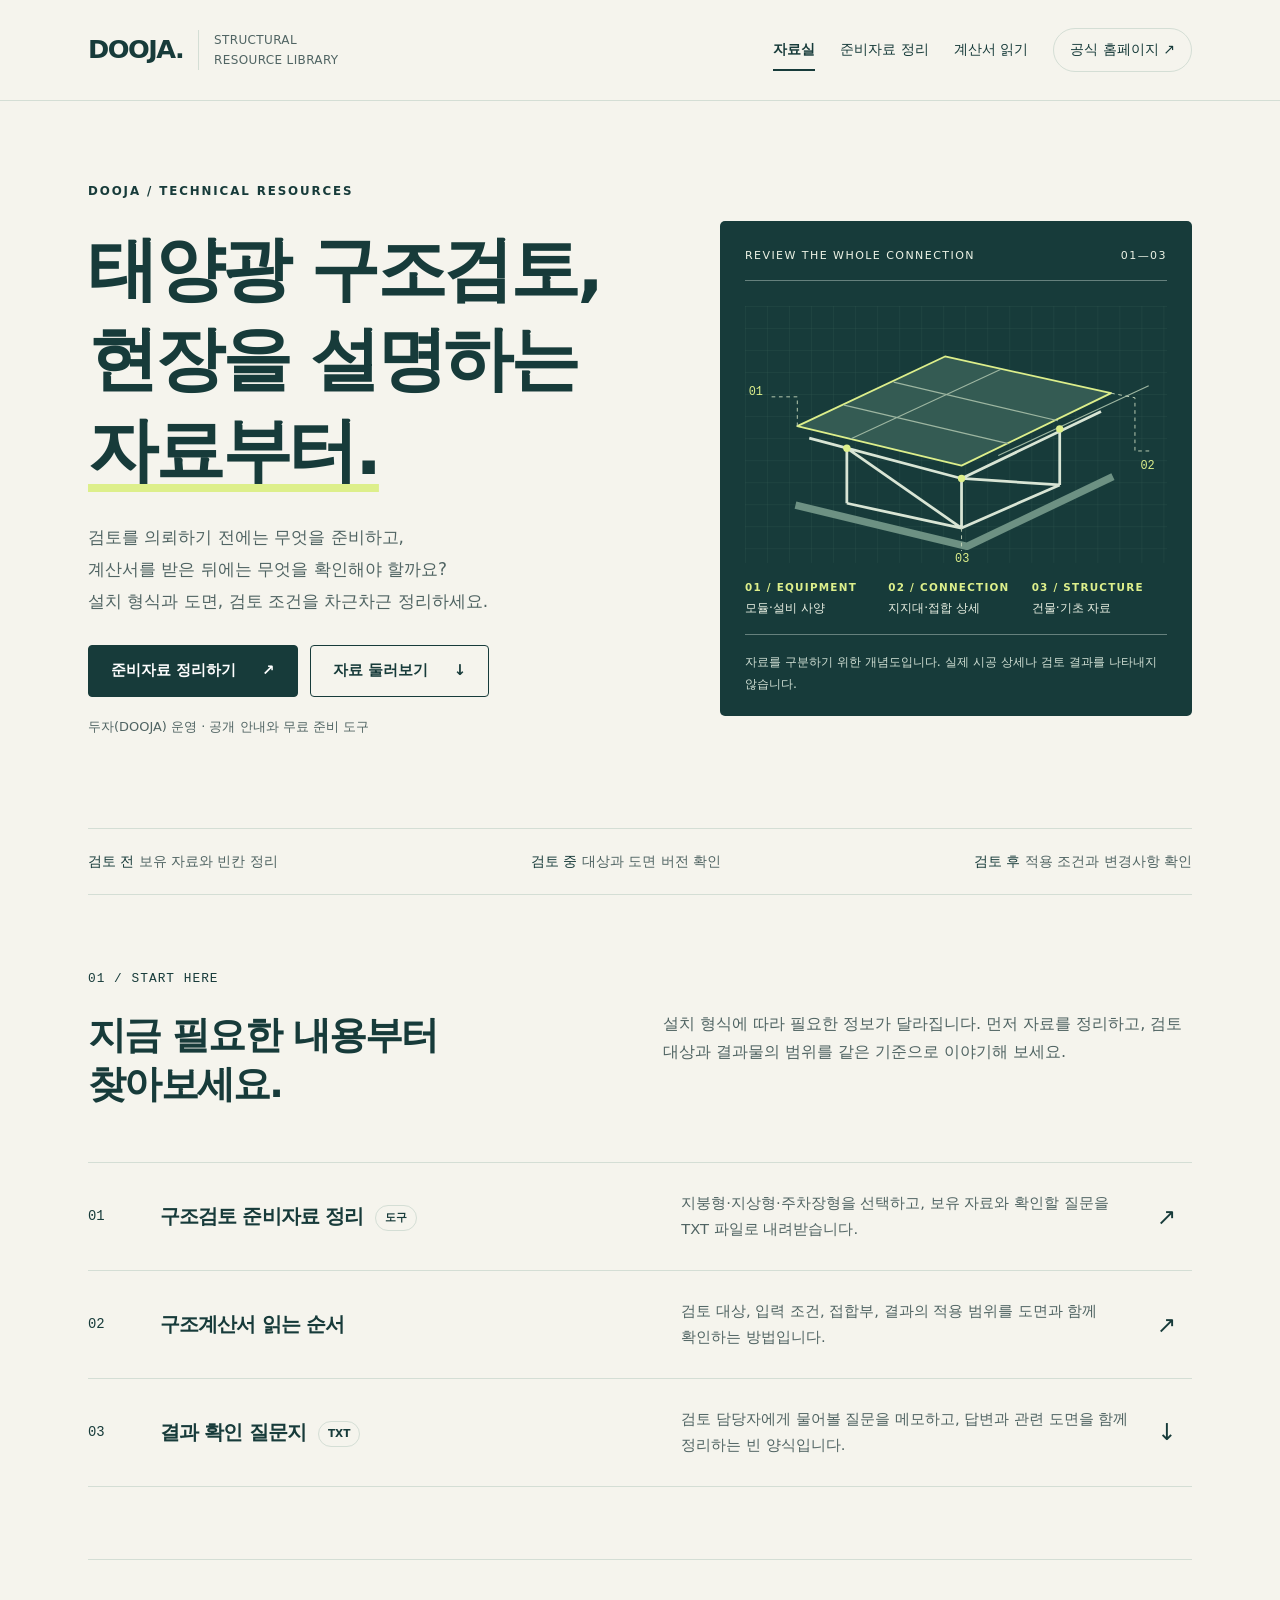
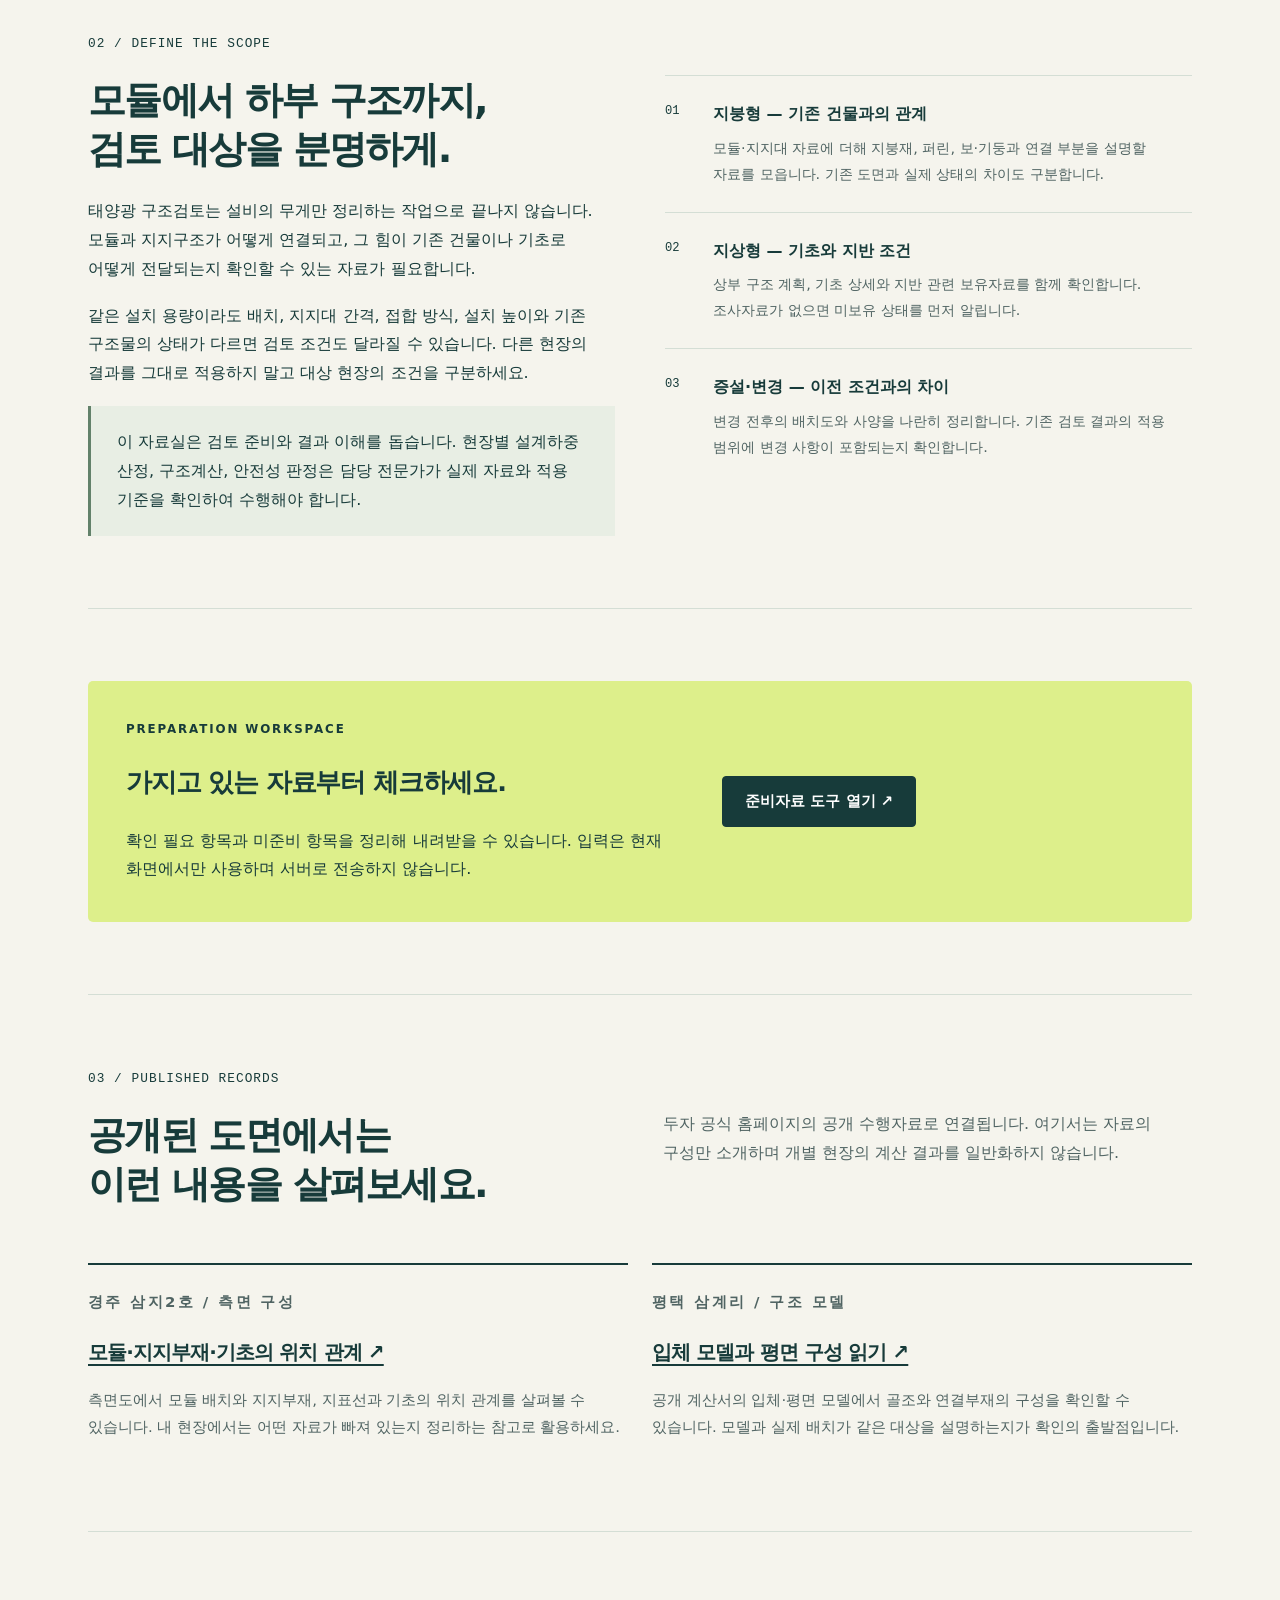
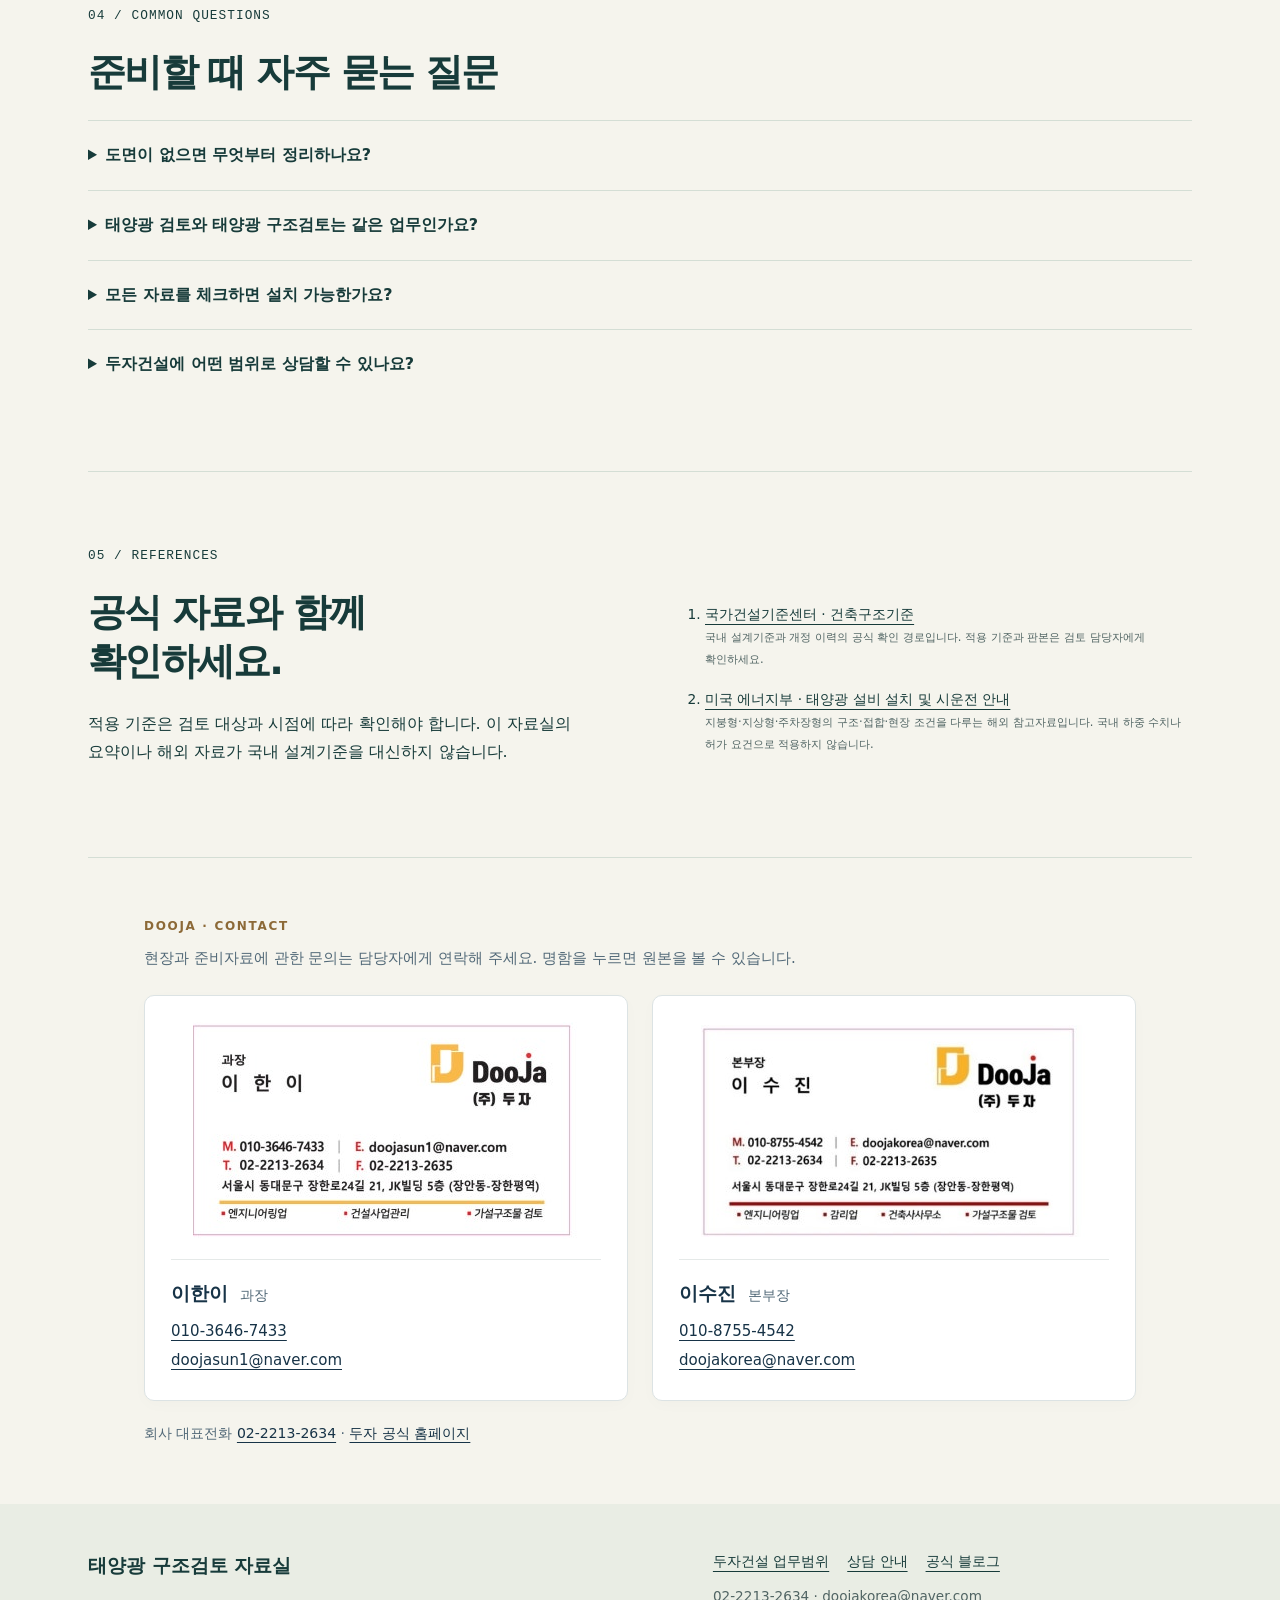
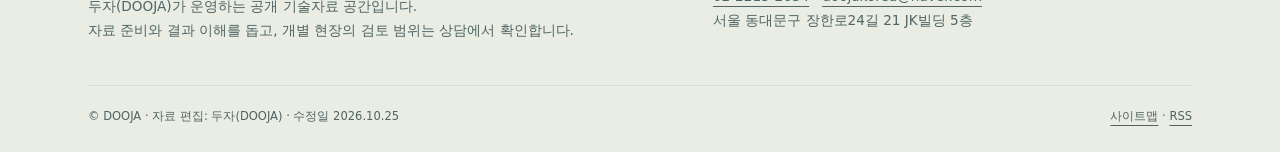
==== commit e70ed48b: "Remove contact card section heading while keeping both cards" ====
--- a/index.html
+++ b/index.html
@@ -7,8 +7,8 @@
 <section class="section" id="published-records"><p class="section-number">03 / PUBLISHED RECORDS</p><div class="section-header"><h2>공개된 도면에서는<br>이런 내용을 살펴보세요.</h2><p>두자 공식 홈페이지의 공개 수행자료로 연결됩니다. 여기서는 자료의 구성만 소개하며 개별 현장의 계산 결과를 일반화하지 않습니다.</p></div><div class="related"><article><p class="eyebrow">경주 삼지2호 / 측면 구성</p><h3><a href="https://dooja.co.kr/projects/samji2-solar">모듈·지지부재·기초의 위치 관계 ↗</a></h3><p>측면도에서 모듈 배치와 지지부재, 지표선과 기초의 위치 관계를 살펴볼 수 있습니다. 내 현장에서는 어떤 자료가 빠져 있는지 정리하는 참고로 활용하세요.</p></article><article><p class="eyebrow">평택 삼계리 / 구조 모델</p><h3><a href="https://dooja.co.kr/projects/samgye-solar">입체 모델과 평면 구성 읽기 ↗</a></h3><p>공개 계산서의 입체·평면 모델에서 골조와 연결부재의 구성을 확인할 수 있습니다. 모델과 실제 배치가 같은 대상을 설명하는지가 확인의 출발점입니다.</p></article></div></section>
 <section class="section" id="questions"><p class="section-number">04 / COMMON QUESTIONS</p><h2>준비할 때 자주 묻는 질문</h2><details><summary>도면이 없으면 무엇부터 정리하나요?</summary><p>설치 위치, 설비 사양, 안전하게 촬영할 수 있는 현장사진과 보수 이력을 먼저 정리하고 도면 미보유 사실을 알리세요. 기존 자료 확보, 현장조사 또는 도면 작성이 어느 정도 필요한지는 담당자와 범위를 정합니다.</p></details><details><summary>태양광 검토와 태양광 구조검토는 같은 업무인가요?</summary><p>태양광 검토라는 말은 설치 조건, 발전량, 전기 연결, 공사 범위 등을 함께 뜻할 수 있습니다. 구조검토는 구조 안전과 관련된 대상을 다룹니다. 의뢰할 때 어떤 검토와 결과물이 필요한지 구체적으로 구분하세요.</p></details><details><summary>모든 자료를 체크하면 설치 가능한가요?</summary><p>체크 도구는 보유 자료 목록을 정리할 뿐 안전 여부를 판단하지 않습니다. 자료의 적정성, 실제 현장과의 일치 여부, 설계 기준과 검토 결과는 별도로 확인해야 합니다.</p></details><details><summary>두자건설에 어떤 범위로 상담할 수 있나요?</summary><p>두자(DOOJA)의 <a href="https://dooja.co.kr/services/solar-structural-review">태양광 구조검토 업무 안내</a>에서 준비자료와 진행 순서를 확인할 수 있습니다. 구체적인 대상, 결과물과 일정은 보유 자료를 기준으로 협의합니다.</p></details></section>
 <section class="section" id="sources"><p class="section-number">05 / REFERENCES</p><div class="split"><div><h2>공식 자료와 함께<br>확인하세요.</h2><p>적용 기준은 검토 대상과 시점에 따라 확인해야 합니다. 이 자료실의 요약이나 해외 자료가 국내 설계기준을 대신하지 않습니다.</p></div><ol class="source-list"><li><a href="https://www.kcsc.re.kr/standardCode/list/102041">국가건설기준센터 · 건축구조기준</a><small>국내 설계기준과 개정 이력의 공식 확인 경로입니다. 적용 기준과 판본은 검토 담당자에게 확인하세요.</small></li><li><a href="https://www.energy.gov/cmei/femp/life-cycle-photovoltaic-systems-install-and-commission-photovoltaic-system">미국 에너지부 · 태양광 설비 설치 및 시운전 안내</a><small>지붕형·지상형·주차장형의 구조·접합·현장 조건을 다루는 해외 참고자료입니다. 국내 하중 수치나 허가 요건으로 적용하지 않습니다.</small></li></ol></div></section></div></main><!-- DOOJA_CONTACT_CARDS_START -->
-<section class="dooja-card-panel" id="dooja-contact-cards" aria-labelledby="dooja-card-panel-title">
-  <div class="dooja-card-heading"><p class="dooja-card-eyebrow">DOOJA · CONTACT</p><h2 id="dooja-card-panel-title">두자 담당자 명함</h2><p>현장과 준비자료에 관한 문의는 담당자에게 연락해 주세요. 명함을 누르면 원본을 볼 수 있습니다.</p></div>
+<section class="dooja-card-panel" id="dooja-contact-cards" aria-label="담당자 연락처">
+  <div class="dooja-card-heading"><p class="dooja-card-eyebrow">DOOJA · CONTACT</p><p>현장과 준비자료에 관한 문의는 담당자에게 연락해 주세요. 명함을 누르면 원본을 볼 수 있습니다.</p></div>
   <div class="dooja-card-pair">
     <figure class="dooja-person-card">
       <a class="dooja-card-original" href="assets/contact/lee-hani-card.jpg" target="_blank" rel="noopener" aria-label="이한이 과장 명함 원본 보기"><img src="assets/contact/lee-hani-card.jpg" alt="(주)두자 이한이 과장 명함" width="386" height="217" loading="lazy" decoding="async"></a>
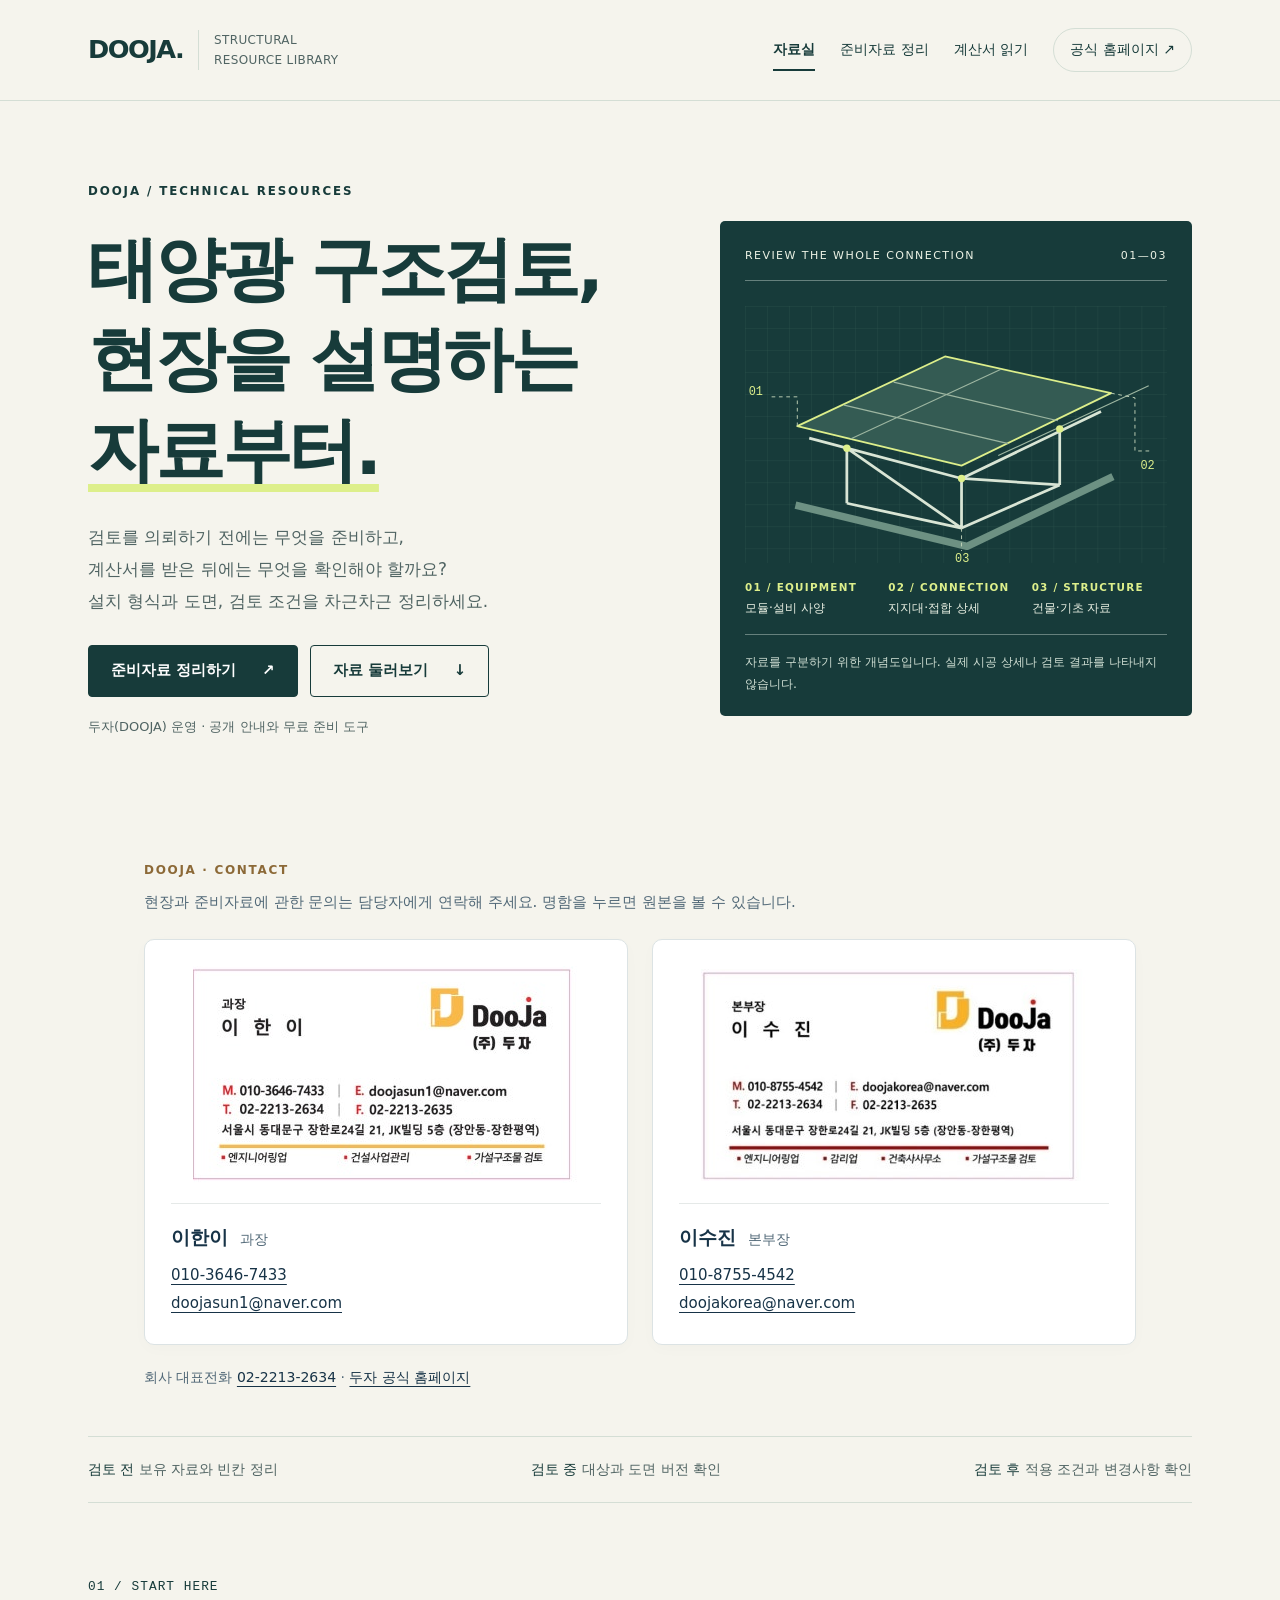
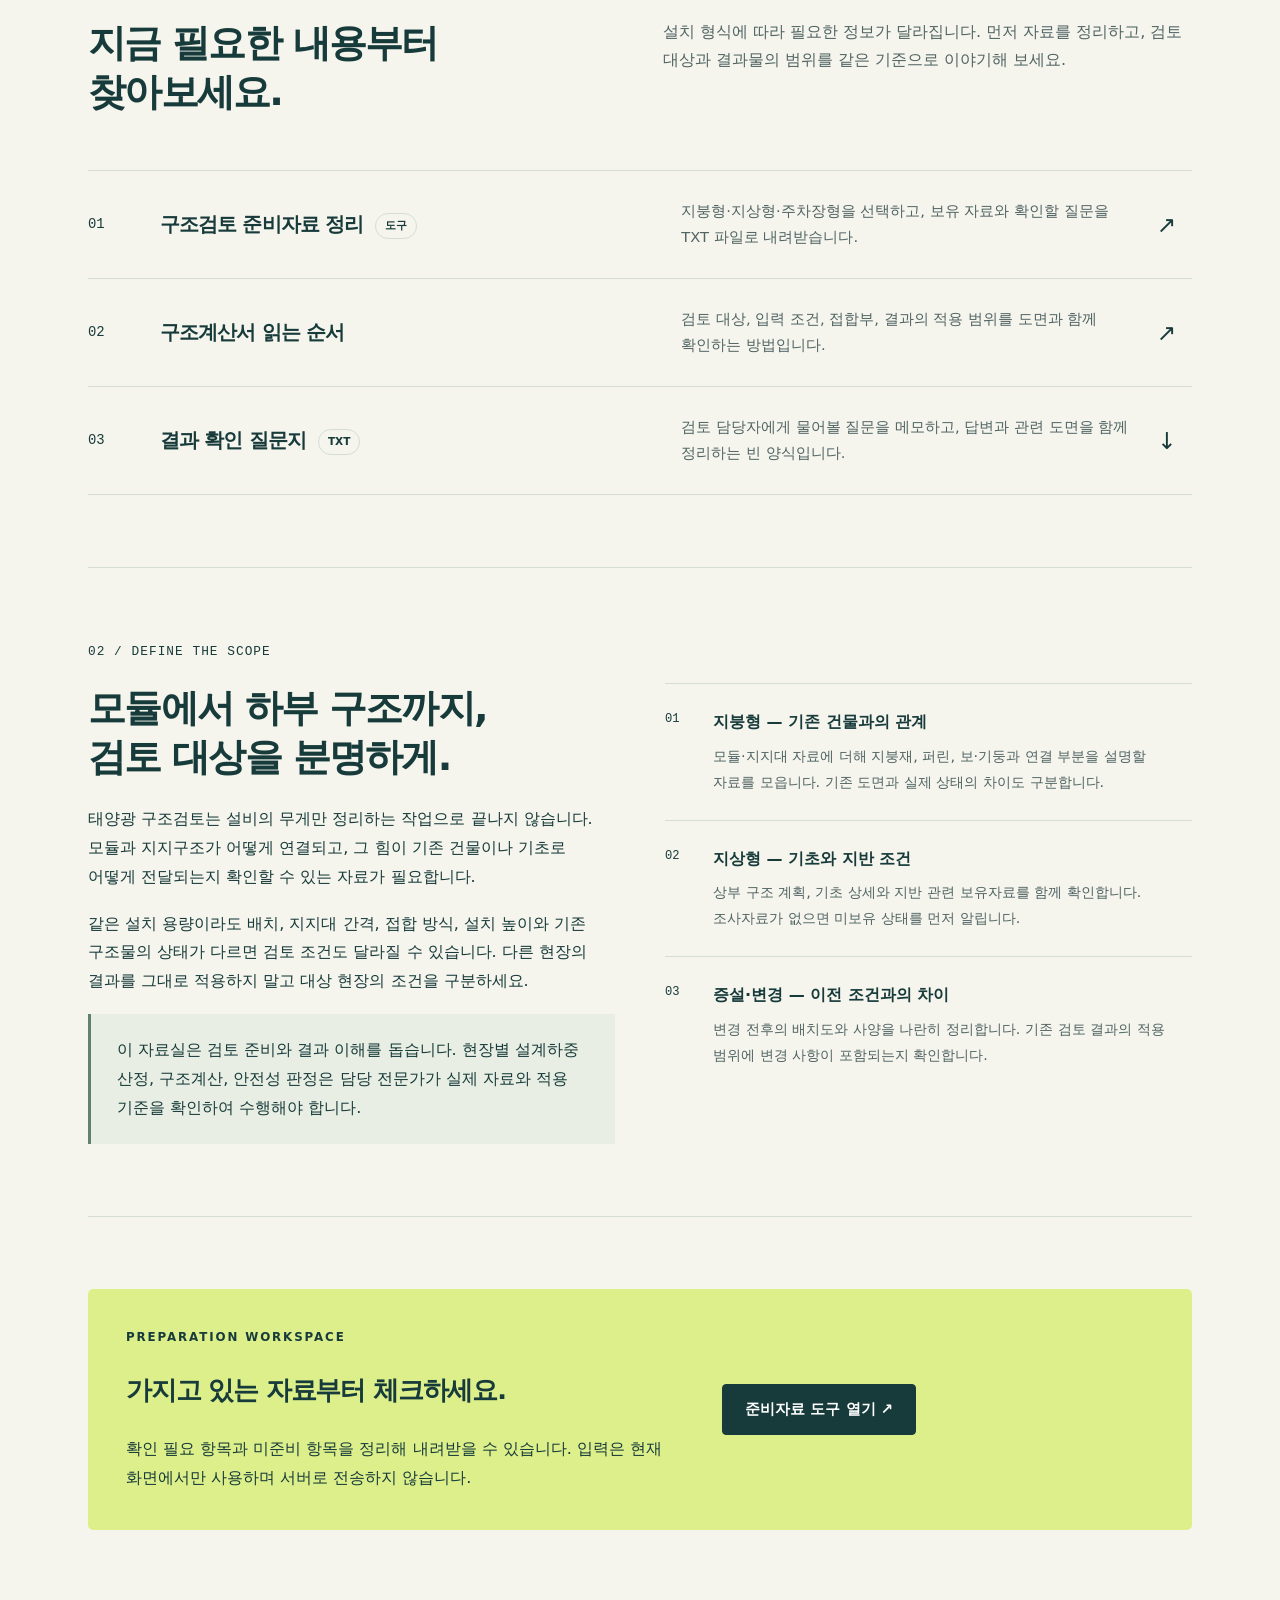
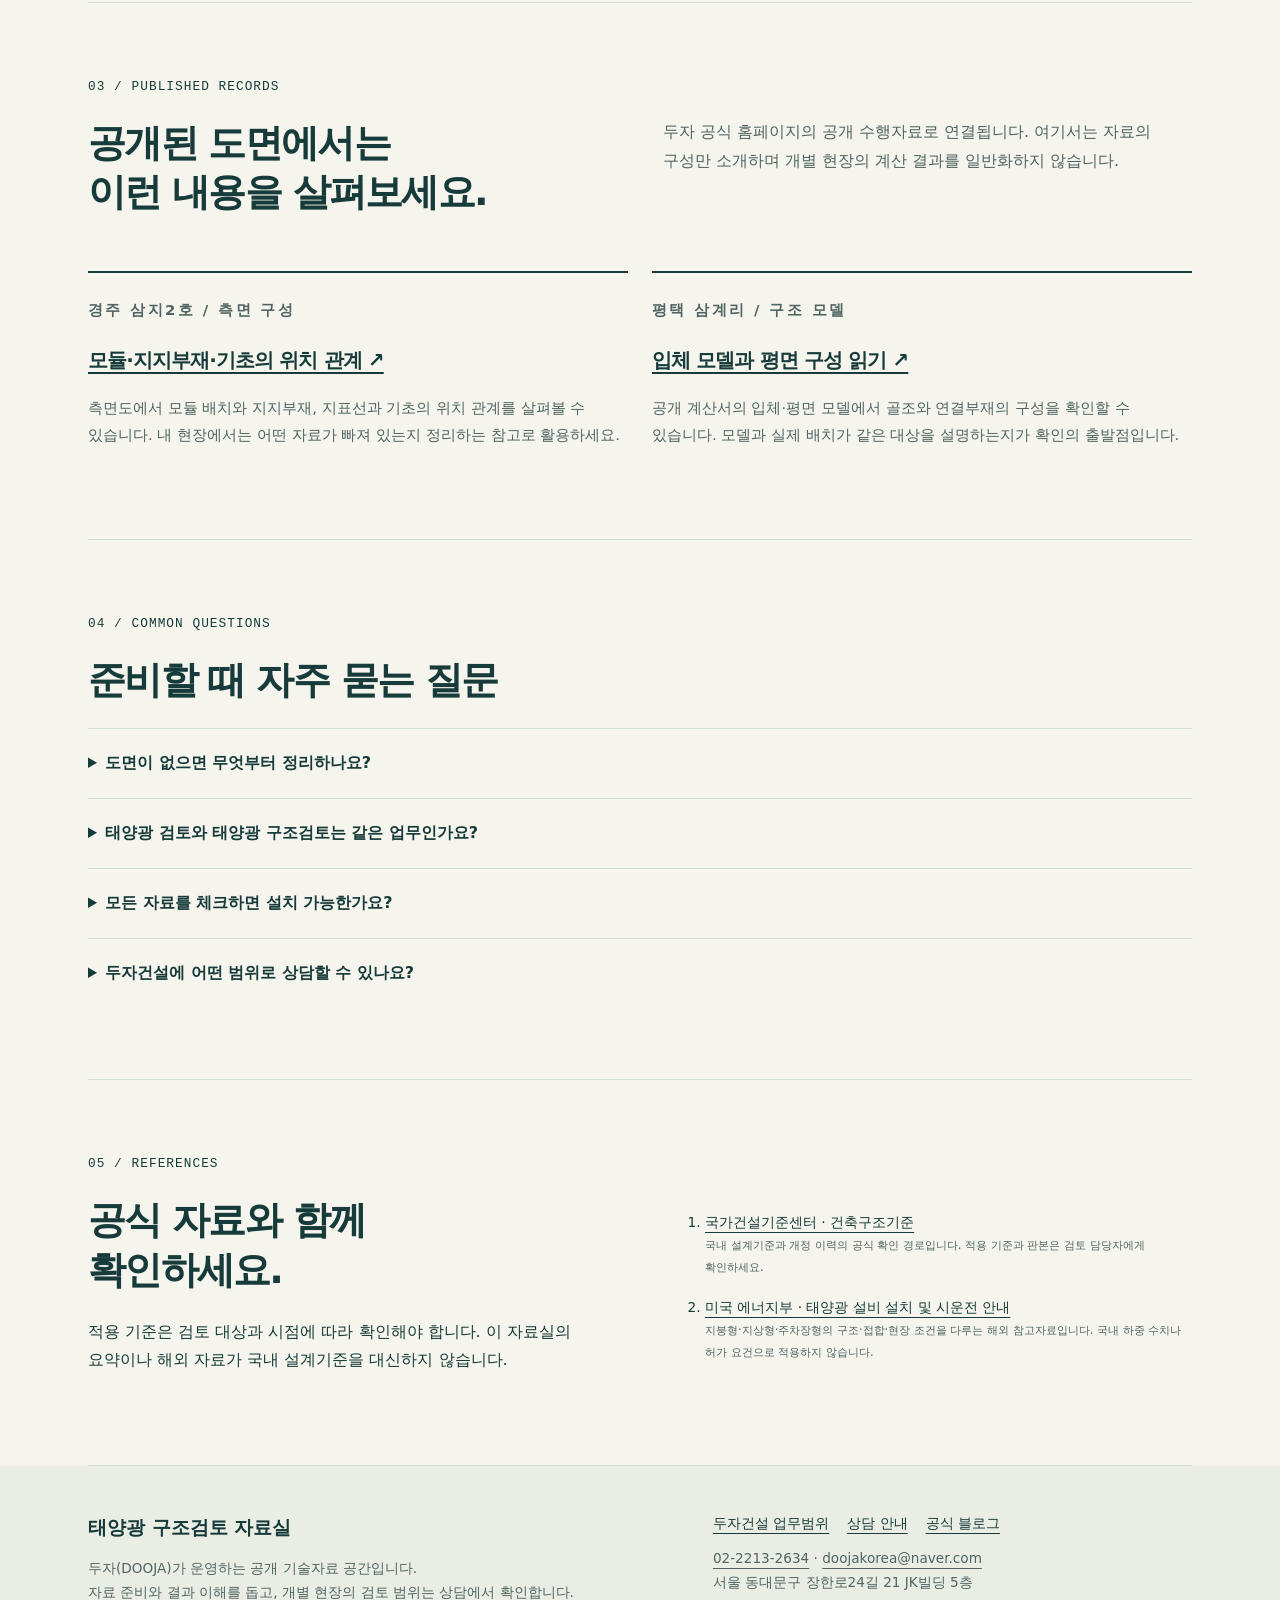
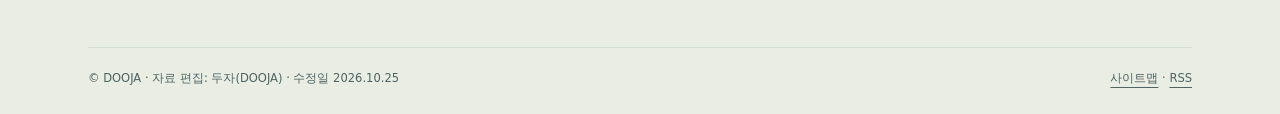
==== commit 8ecc68eb: "Move both contact cards directly after each page introduction" ====
--- a/index.html
+++ b/index.html
@@ -1,12 +1,6 @@
 <!doctype html>
-<html lang="ko"><head><meta charset="utf-8"><meta name="viewport" content="width=device-width, initial-scale=1"><title>태양광 구조검토 자료실 | 준비자료·구조계산서 안내 · 두자 DOOJA</title><meta name="description" content="태양광 구조검토를 위한 지붕형·지상형·주차장형 준비자료 체크 도구와 구조계산서 확인 질문을 제공합니다. 두자(DOOJA)가 운영하는 공개 기술자료실입니다."><link rel="canonical" href="https://solar.dooja.co.kr/"><meta name="robots" content="index,follow,max-image-preview:large"><meta name="theme-color" content="#173b3a"><meta property="og:type" content="website"><meta property="og:locale" content="ko_KR"><meta property="og:site_name" content="두자 태양광 구조검토 자료실"><meta property="og:title" content="태양광 구조검토 자료실 | 준비자료·구조계산서 안내 · 두자 DOOJA"><meta property="og:description" content="태양광 구조검토를 위한 지붕형·지상형·주차장형 준비자료 체크 도구와 구조계산서 확인 질문을 제공합니다. 두자(DOOJA)가 운영하는 공개 기술자료실입니다."><meta property="og:url" content="https://solar.dooja.co.kr/"><meta name="twitter:card" content="summary"><link rel="icon" href="assets/favicon.svg" type="image/svg+xml"><link rel="stylesheet" href="assets/site.css"><link rel="alternate" type="application/rss+xml" title="태양광 구조검토 자료실" href="https://solar.dooja.co.kr/feed.xml"><script type="application/ld+json">{"@context": "https://schema.org", "@graph": [{"@type": "Organization", "@id": "https://dooja.co.kr/#organization", "name": "두자(DOOJA)", "alternateName": ["두자건설", "두자엔지니어링"], "url": "https://dooja.co.kr/"}, {"@type": "WebSite", "@id": "https://solar.dooja.co.kr/#website", "url": "https://solar.dooja.co.kr/", "name": "태양광 구조검토 자료실 | 두자 DOOJA", "inLanguage": "ko-KR", "publisher": {"@id": "https://dooja.co.kr/#organization"}}, {"@type": "WebPage", "@id": "https://solar.dooja.co.kr/#webpage", "url": "https://solar.dooja.co.kr/", "name": "태양광 구조검토 자료실 | 준비자료·구조계산서 안내 · 두자 DOOJA", "description": "태양광 구조검토를 위한 지붕형·지상형·주차장형 준비자료 체크 도구와 구조계산서 확인 질문을 제공합니다. 두자(DOOJA)가 운영하는 공개 기술자료실입니다.", "datePublished": "2026-10-25", "dateModified": "2026-10-25", "inLanguage": "ko-KR", "isPartOf": {"@id": "https://solar.dooja.co.kr/#website"}, "publisher": {"@id": "https://dooja.co.kr/#organization"}, "author": {"@id": "https://dooja.co.kr/#organization"}}, {"@type": "BreadcrumbList", "itemListElement": [{"@type": "ListItem", "position": 1, "name": "태양광 구조검토 자료실", "item": "https://solar.dooja.co.kr/"}]}]}</script><link rel="stylesheet" href="assets/contact-cards.css?v=20261026">
-</head><body><a class="skip" href="#main">본문 바로가기</a><header class="site-header"><div class="wrap header-inner"><a class="brand" href="https://dooja.co.kr/" aria-label="두자 공식 홈페이지로 이동"><strong>DOOJA.</strong><span>STRUCTURAL<br>RESOURCE LIBRARY</span></a><nav class="nav" aria-label="주 메뉴"><a href="./" aria-current="page">자료실</a><a href="preparation.html">준비자료 정리</a><a href="report-reading.html">계산서 읽기</a><a class="external" href="https://dooja.co.kr/">공식 홈페이지 ↗</a></nav></div></header><main id="main"><div class="wrap"><section class="hero"><div><p class="eyebrow">DOOJA / TECHNICAL RESOURCES</p><h1><span>태양광 구조검토,</span><span>현장을 설명하는</span><span class="accent-line">자료부터.</span></h1><p class="lead">검토를 의뢰하기 전에는 무엇을 준비하고,<br>계산서를 받은 뒤에는 무엇을 확인해야 할까요?<br>설치 형식과 도면, 검토 조건을 차근차근 정리하세요.</p><div class="button-row"><a class="button" href="preparation.html">준비자료 정리하기 <span aria-hidden="true">↗</span></a><a class="button secondary" href="#reading">자료 둘러보기 <span aria-hidden="true">↓</span></a></div><p class="small">두자(DOOJA) 운영 · 공개 안내와 무료 준비 도구</p></div><figure class="hero-art"><div class="art-label"><span>REVIEW THE WHOLE CONNECTION</span><span>01—03</span></div><svg viewBox="0 0 460 280" role="img" aria-labelledby="art-title art-desc"><title id="art-title">태양광 설비와 지지구조의 연결 개념</title><desc id="art-desc">모듈, 지지대와 접합부, 하부 구조를 각각 구분해 자료를 정리하는 개념도. 실제 시공 상세나 구조계산 모델이 아닙니다.</desc><defs><pattern id="grid" width="24" height="24" patternUnits="userSpaceOnUse"><path d="M24 0H0V24" fill="none" stroke="#315651" stroke-width=".6"/></pattern></defs><rect width="460" height="280" fill="url(#grid)"/><g fill="none" stroke-linejoin="round"><path d="M57 131 218 55 399 95 236 174Z" fill="#345b53" stroke="#ddef8b" stroke-width="2"/><path d="m108 108 179 42m-125-67 179 42M115 145 279 69m-3 94 164-76" stroke="#9db6a1" stroke-width="1.2"/><path d="M70 144 236 188 388 115M111 155v60m125-27v54m107-108v61M111 215l125 27 107-47m-232-40 125 87m0-54 107 7" stroke="#d9e5d5" stroke-width="3"/><path d="m55 217 187 45 159-76" stroke="#6d9183" stroke-width="8"/><path d="M57 131v-32H25m374-4 26 5v58h17M236 242v25" stroke="#c5d6bc" stroke-width="1" stroke-dasharray="4 4"/></g><g fill="#ddef8b" font-family="monospace" font-size="13"><text x="4" y="97">01</text><text x="431" y="178">02</text><text x="229" y="279">03</text></g><g fill="#ddef8b"><circle cx="111" cy="155" r="4"/><circle cx="236" cy="188" r="4"/><circle cx="343" cy="134" r="4"/></g></svg><div class="legend"><span><b>01 / EQUIPMENT</b>모듈·설비 사양</span><span><b>02 / CONNECTION</b>지지대·접합 상세</span><span><b>03 / STRUCTURE</b>건물·기초 자료</span></div><figcaption>자료를 구분하기 위한 개념도입니다. 실제 시공 상세나 검토 결과를 나타내지 않습니다.</figcaption></figure></section><div class="facts-strip"><div>검토 전 <span>보유 자료와 빈칸 정리</span></div><div>검토 중 <span>대상과 도면 버전 확인</span></div><div>검토 후 <span>적용 조건과 변경사항 확인</span></div></div>
-<section class="section" id="reading"><p class="section-number">01 / START HERE</p><div class="section-header"><h2>지금 필요한 내용부터<br>찾아보세요.</h2><p>설치 형식에 따라 필요한 정보가 달라집니다. 먼저 자료를 정리하고, 검토 대상과 결과물의 범위를 같은 기준으로 이야기해 보세요.</p></div><ul class="reading-list"><li><span class="number">01</span><h3><a href="preparation.html">구조검토 준비자료 정리 <span class="tag">도구</span></a></h3><p>지붕형·지상형·주차장형을 선택하고, 보유 자료와 확인할 질문을 TXT 파일로 내려받습니다.</p><span class="arrow" aria-hidden="true">↗</span></li><li><span class="number">02</span><h3><a href="report-reading.html">구조계산서 읽는 순서</a></h3><p>검토 대상, 입력 조건, 접합부, 결과의 적용 범위를 도면과 함께 확인하는 방법입니다.</p><span class="arrow" aria-hidden="true">↗</span></li><li><span class="number">03</span><h3><a href="downloads/report-questions.txt" download>결과 확인 질문지 <span class="tag">TXT</span></a></h3><p>검토 담당자에게 물어볼 질문을 메모하고, 답변과 관련 도면을 함께 정리하는 빈 양식입니다.</p><span class="arrow" aria-hidden="true">↓</span></li></ul></section>
-<section class="section" id="scope"><p class="section-number">02 / DEFINE THE SCOPE</p><div class="split"><div class="prose"><h2>모듈에서 하부 구조까지,<br>검토 대상을 분명하게.</h2><p>태양광 구조검토는 설비의 무게만 정리하는 작업으로 끝나지 않습니다. 모듈과 지지구조가 어떻게 연결되고, 그 힘이 기존 건물이나 기초로 어떻게 전달되는지 확인할 수 있는 자료가 필요합니다.</p><p>같은 설치 용량이라도 배치, 지지대 간격, 접합 방식, 설치 높이와 기존 구조물의 상태가 다르면 검토 조건도 달라질 수 있습니다. 다른 현장의 결과를 그대로 적용하지 말고 대상 현장의 조건을 구분하세요.</p><div class="callout"><p>이 자료실은 검토 준비와 결과 이해를 돕습니다. 현장별 설계하중 산정, 구조계산, 안전성 판정은 담당 전문가가 실제 자료와 적용 기준을 확인하여 수행해야 합니다.</p></div></div><ol class="steps"><li><strong>지붕형 — 기존 건물과의 관계</strong><p>모듈·지지대 자료에 더해 지붕재, 퍼린, 보·기둥과 연결 부분을 설명할 자료를 모읍니다. 기존 도면과 실제 상태의 차이도 구분합니다.</p></li><li><strong>지상형 — 기초와 지반 조건</strong><p>상부 구조 계획, 기초 상세와 지반 관련 보유자료를 함께 확인합니다. 조사자료가 없으면 미보유 상태를 먼저 알립니다.</p></li><li><strong>증설·변경 — 이전 조건과의 차이</strong><p>변경 전후의 배치도와 사양을 나란히 정리합니다. 기존 검토 결과의 적용 범위에 변경 사항이 포함되는지 확인합니다.</p></li></ol></div></section>
-<section class="section"><div class="resource-band"><div><p class="eyebrow">PREPARATION WORKSPACE</p><h3>가지고 있는 자료부터 체크하세요.</h3><p>확인 필요 항목과 미준비 항목을 정리해 내려받을 수 있습니다. 입력은 현재 화면에서만 사용하며 서버로 전송하지 않습니다.</p></div><div class="button-row"><a class="button" href="preparation.html">준비자료 도구 열기 ↗</a></div></div></section>
-<section class="section" id="published-records"><p class="section-number">03 / PUBLISHED RECORDS</p><div class="section-header"><h2>공개된 도면에서는<br>이런 내용을 살펴보세요.</h2><p>두자 공식 홈페이지의 공개 수행자료로 연결됩니다. 여기서는 자료의 구성만 소개하며 개별 현장의 계산 결과를 일반화하지 않습니다.</p></div><div class="related"><article><p class="eyebrow">경주 삼지2호 / 측면 구성</p><h3><a href="https://dooja.co.kr/projects/samji2-solar">모듈·지지부재·기초의 위치 관계 ↗</a></h3><p>측면도에서 모듈 배치와 지지부재, 지표선과 기초의 위치 관계를 살펴볼 수 있습니다. 내 현장에서는 어떤 자료가 빠져 있는지 정리하는 참고로 활용하세요.</p></article><article><p class="eyebrow">평택 삼계리 / 구조 모델</p><h3><a href="https://dooja.co.kr/projects/samgye-solar">입체 모델과 평면 구성 읽기 ↗</a></h3><p>공개 계산서의 입체·평면 모델에서 골조와 연결부재의 구성을 확인할 수 있습니다. 모델과 실제 배치가 같은 대상을 설명하는지가 확인의 출발점입니다.</p></article></div></section>
-<section class="section" id="questions"><p class="section-number">04 / COMMON QUESTIONS</p><h2>준비할 때 자주 묻는 질문</h2><details><summary>도면이 없으면 무엇부터 정리하나요?</summary><p>설치 위치, 설비 사양, 안전하게 촬영할 수 있는 현장사진과 보수 이력을 먼저 정리하고 도면 미보유 사실을 알리세요. 기존 자료 확보, 현장조사 또는 도면 작성이 어느 정도 필요한지는 담당자와 범위를 정합니다.</p></details><details><summary>태양광 검토와 태양광 구조검토는 같은 업무인가요?</summary><p>태양광 검토라는 말은 설치 조건, 발전량, 전기 연결, 공사 범위 등을 함께 뜻할 수 있습니다. 구조검토는 구조 안전과 관련된 대상을 다룹니다. 의뢰할 때 어떤 검토와 결과물이 필요한지 구체적으로 구분하세요.</p></details><details><summary>모든 자료를 체크하면 설치 가능한가요?</summary><p>체크 도구는 보유 자료 목록을 정리할 뿐 안전 여부를 판단하지 않습니다. 자료의 적정성, 실제 현장과의 일치 여부, 설계 기준과 검토 결과는 별도로 확인해야 합니다.</p></details><details><summary>두자건설에 어떤 범위로 상담할 수 있나요?</summary><p>두자(DOOJA)의 <a href="https://dooja.co.kr/services/solar-structural-review">태양광 구조검토 업무 안내</a>에서 준비자료와 진행 순서를 확인할 수 있습니다. 구체적인 대상, 결과물과 일정은 보유 자료를 기준으로 협의합니다.</p></details></section>
-<section class="section" id="sources"><p class="section-number">05 / REFERENCES</p><div class="split"><div><h2>공식 자료와 함께<br>확인하세요.</h2><p>적용 기준은 검토 대상과 시점에 따라 확인해야 합니다. 이 자료실의 요약이나 해외 자료가 국내 설계기준을 대신하지 않습니다.</p></div><ol class="source-list"><li><a href="https://www.kcsc.re.kr/standardCode/list/102041">국가건설기준센터 · 건축구조기준</a><small>국내 설계기준과 개정 이력의 공식 확인 경로입니다. 적용 기준과 판본은 검토 담당자에게 확인하세요.</small></li><li><a href="https://www.energy.gov/cmei/femp/life-cycle-photovoltaic-systems-install-and-commission-photovoltaic-system">미국 에너지부 · 태양광 설비 설치 및 시운전 안내</a><small>지붕형·지상형·주차장형의 구조·접합·현장 조건을 다루는 해외 참고자료입니다. 국내 하중 수치나 허가 요건으로 적용하지 않습니다.</small></li></ol></div></section></div></main><!-- DOOJA_CONTACT_CARDS_START -->
+<html lang="ko"><head><meta charset="utf-8"><meta name="viewport" content="width=device-width, initial-scale=1"><title>태양광 구조검토 자료실 | 준비자료·구조계산서 안내 · 두자 DOOJA</title><meta name="description" content="태양광 구조검토를 위한 지붕형·지상형·주차장형 준비자료 체크 도구와 구조계산서 확인 질문을 제공합니다. 두자(DOOJA)가 운영하는 공개 기술자료실입니다."><link rel="canonical" href="https://solar.dooja.co.kr/"><meta name="robots" content="index,follow,max-image-preview:large"><meta name="theme-color" content="#173b3a"><meta property="og:type" content="website"><meta property="og:locale" content="ko_KR"><meta property="og:site_name" content="두자 태양광 구조검토 자료실"><meta property="og:title" content="태양광 구조검토 자료실 | 준비자료·구조계산서 안내 · 두자 DOOJA"><meta property="og:description" content="태양광 구조검토를 위한 지붕형·지상형·주차장형 준비자료 체크 도구와 구조계산서 확인 질문을 제공합니다. 두자(DOOJA)가 운영하는 공개 기술자료실입니다."><meta property="og:url" content="https://solar.dooja.co.kr/"><meta name="twitter:card" content="summary"><link rel="icon" href="assets/favicon.svg" type="image/svg+xml"><link rel="stylesheet" href="assets/site.css"><link rel="alternate" type="application/rss+xml" title="태양광 구조검토 자료실" href="https://solar.dooja.co.kr/feed.xml"><script type="application/ld+json">{"@context": "https://schema.org", "@graph": [{"@type": "Organization", "@id": "https://dooja.co.kr/#organization", "name": "두자(DOOJA)", "alternateName": ["두자건설", "두자엔지니어링"], "url": "https://dooja.co.kr/"}, {"@type": "WebSite", "@id": "https://solar.dooja.co.kr/#website", "url": "https://solar.dooja.co.kr/", "name": "태양광 구조검토 자료실 | 두자 DOOJA", "inLanguage": "ko-KR", "publisher": {"@id": "https://dooja.co.kr/#organization"}}, {"@type": "WebPage", "@id": "https://solar.dooja.co.kr/#webpage", "url": "https://solar.dooja.co.kr/", "name": "태양광 구조검토 자료실 | 준비자료·구조계산서 안내 · 두자 DOOJA", "description": "태양광 구조검토를 위한 지붕형·지상형·주차장형 준비자료 체크 도구와 구조계산서 확인 질문을 제공합니다. 두자(DOOJA)가 운영하는 공개 기술자료실입니다.", "datePublished": "2026-10-25", "dateModified": "2026-10-25", "inLanguage": "ko-KR", "isPartOf": {"@id": "https://solar.dooja.co.kr/#website"}, "publisher": {"@id": "https://dooja.co.kr/#organization"}, "author": {"@id": "https://dooja.co.kr/#organization"}}, {"@type": "BreadcrumbList", "itemListElement": [{"@type": "ListItem", "position": 1, "name": "태양광 구조검토 자료실", "item": "https://solar.dooja.co.kr/"}]}]}</script><link rel="stylesheet" href="assets/contact-cards.css?v=20261026-top">
+</head><body><a class="skip" href="#main">본문 바로가기</a><header class="site-header"><div class="wrap header-inner"><a class="brand" href="https://dooja.co.kr/" aria-label="두자 공식 홈페이지로 이동"><strong>DOOJA.</strong><span>STRUCTURAL<br>RESOURCE LIBRARY</span></a><nav class="nav" aria-label="주 메뉴"><a href="./" aria-current="page">자료실</a><a href="preparation.html">준비자료 정리</a><a href="report-reading.html">계산서 읽기</a><a class="external" href="https://dooja.co.kr/">공식 홈페이지 ↗</a></nav></div></header><main id="main"><div class="wrap"><section class="hero"><div><p class="eyebrow">DOOJA / TECHNICAL RESOURCES</p><h1><span>태양광 구조검토,</span><span>현장을 설명하는</span><span class="accent-line">자료부터.</span></h1><p class="lead">검토를 의뢰하기 전에는 무엇을 준비하고,<br>계산서를 받은 뒤에는 무엇을 확인해야 할까요?<br>설치 형식과 도면, 검토 조건을 차근차근 정리하세요.</p><div class="button-row"><a class="button" href="preparation.html">준비자료 정리하기 <span aria-hidden="true">↗</span></a><a class="button secondary" href="#reading">자료 둘러보기 <span aria-hidden="true">↓</span></a></div><p class="small">두자(DOOJA) 운영 · 공개 안내와 무료 준비 도구</p></div><figure class="hero-art"><div class="art-label"><span>REVIEW THE WHOLE CONNECTION</span><span>01—03</span></div><svg viewBox="0 0 460 280" role="img" aria-labelledby="art-title art-desc"><title id="art-title">태양광 설비와 지지구조의 연결 개념</title><desc id="art-desc">모듈, 지지대와 접합부, 하부 구조를 각각 구분해 자료를 정리하는 개념도. 실제 시공 상세나 구조계산 모델이 아닙니다.</desc><defs><pattern id="grid" width="24" height="24" patternUnits="userSpaceOnUse"><path d="M24 0H0V24" fill="none" stroke="#315651" stroke-width=".6"/></pattern></defs><rect width="460" height="280" fill="url(#grid)"/><g fill="none" stroke-linejoin="round"><path d="M57 131 218 55 399 95 236 174Z" fill="#345b53" stroke="#ddef8b" stroke-width="2"/><path d="m108 108 179 42m-125-67 179 42M115 145 279 69m-3 94 164-76" stroke="#9db6a1" stroke-width="1.2"/><path d="M70 144 236 188 388 115M111 155v60m125-27v54m107-108v61M111 215l125 27 107-47m-232-40 125 87m0-54 107 7" stroke="#d9e5d5" stroke-width="3"/><path d="m55 217 187 45 159-76" stroke="#6d9183" stroke-width="8"/><path d="M57 131v-32H25m374-4 26 5v58h17M236 242v25" stroke="#c5d6bc" stroke-width="1" stroke-dasharray="4 4"/></g><g fill="#ddef8b" font-family="monospace" font-size="13"><text x="4" y="97">01</text><text x="431" y="178">02</text><text x="229" y="279">03</text></g><g fill="#ddef8b"><circle cx="111" cy="155" r="4"/><circle cx="236" cy="188" r="4"/><circle cx="343" cy="134" r="4"/></g></svg><div class="legend"><span><b>01 / EQUIPMENT</b>모듈·설비 사양</span><span><b>02 / CONNECTION</b>지지대·접합 상세</span><span><b>03 / STRUCTURE</b>건물·기초 자료</span></div><figcaption>자료를 구분하기 위한 개념도입니다. 실제 시공 상세나 검토 결과를 나타내지 않습니다.</figcaption></figure></section><!-- DOOJA_CONTACT_CARDS_START -->
 <section class="dooja-card-panel" id="dooja-contact-cards" aria-label="담당자 연락처">
   <div class="dooja-card-heading"><p class="dooja-card-eyebrow">DOOJA · CONTACT</p><p>현장과 준비자료에 관한 문의는 담당자에게 연락해 주세요. 명함을 누르면 원본을 볼 수 있습니다.</p></div>
   <div class="dooja-card-pair">
@@ -22,6 +16,11 @@
   <p class="dooja-card-office">회사 대표전화 <a href="tel:0222132634">02-2213-2634</a> · <a href="https://dooja.co.kr/">두자 공식 홈페이지</a></p>
 </section>
 <!-- DOOJA_CONTACT_CARDS_END -->
+<div class="facts-strip"><div>검토 전 <span>보유 자료와 빈칸 정리</span></div><div>검토 중 <span>대상과 도면 버전 확인</span></div><div>검토 후 <span>적용 조건과 변경사항 확인</span></div></div>
+<section class="section" id="reading"><p class="section-number">01 / START HERE</p><div class="section-header"><h2>지금 필요한 내용부터<br>찾아보세요.</h2><p>설치 형식에 따라 필요한 정보가 달라집니다. 먼저 자료를 정리하고, 검토 대상과 결과물의 범위를 같은 기준으로 이야기해 보세요.</p></div><ul class="reading-list"><li><span class="number">01</span><h3><a href="preparation.html">구조검토 준비자료 정리 <span class="tag">도구</span></a></h3><p>지붕형·지상형·주차장형을 선택하고, 보유 자료와 확인할 질문을 TXT 파일로 내려받습니다.</p><span class="arrow" aria-hidden="true">↗</span></li><li><span class="number">02</span><h3><a href="report-reading.html">구조계산서 읽는 순서</a></h3><p>검토 대상, 입력 조건, 접합부, 결과의 적용 범위를 도면과 함께 확인하는 방법입니다.</p><span class="arrow" aria-hidden="true">↗</span></li><li><span class="number">03</span><h3><a href="downloads/report-questions.txt" download>결과 확인 질문지 <span class="tag">TXT</span></a></h3><p>검토 담당자에게 물어볼 질문을 메모하고, 답변과 관련 도면을 함께 정리하는 빈 양식입니다.</p><span class="arrow" aria-hidden="true">↓</span></li></ul></section>
+<section class="section" id="scope"><p class="section-number">02 / DEFINE THE SCOPE</p><div class="split"><div class="prose"><h2>모듈에서 하부 구조까지,<br>검토 대상을 분명하게.</h2><p>태양광 구조검토는 설비의 무게만 정리하는 작업으로 끝나지 않습니다. 모듈과 지지구조가 어떻게 연결되고, 그 힘이 기존 건물이나 기초로 어떻게 전달되는지 확인할 수 있는 자료가 필요합니다.</p><p>같은 설치 용량이라도 배치, 지지대 간격, 접합 방식, 설치 높이와 기존 구조물의 상태가 다르면 검토 조건도 달라질 수 있습니다. 다른 현장의 결과를 그대로 적용하지 말고 대상 현장의 조건을 구분하세요.</p><div class="callout"><p>이 자료실은 검토 준비와 결과 이해를 돕습니다. 현장별 설계하중 산정, 구조계산, 안전성 판정은 담당 전문가가 실제 자료와 적용 기준을 확인하여 수행해야 합니다.</p></div></div><ol class="steps"><li><strong>지붕형 — 기존 건물과의 관계</strong><p>모듈·지지대 자료에 더해 지붕재, 퍼린, 보·기둥과 연결 부분을 설명할 자료를 모읍니다. 기존 도면과 실제 상태의 차이도 구분합니다.</p></li><li><strong>지상형 — 기초와 지반 조건</strong><p>상부 구조 계획, 기초 상세와 지반 관련 보유자료를 함께 확인합니다. 조사자료가 없으면 미보유 상태를 먼저 알립니다.</p></li><li><strong>증설·변경 — 이전 조건과의 차이</strong><p>변경 전후의 배치도와 사양을 나란히 정리합니다. 기존 검토 결과의 적용 범위에 변경 사항이 포함되는지 확인합니다.</p></li></ol></div></section>
+<section class="section"><div class="resource-band"><div><p class="eyebrow">PREPARATION WORKSPACE</p><h3>가지고 있는 자료부터 체크하세요.</h3><p>확인 필요 항목과 미준비 항목을 정리해 내려받을 수 있습니다. 입력은 현재 화면에서만 사용하며 서버로 전송하지 않습니다.</p></div><div class="button-row"><a class="button" href="preparation.html">준비자료 도구 열기 ↗</a></div></div></section>
+<section class="section" id="published-records"><p class="section-number">03 / PUBLISHED RECORDS</p><div class="section-header"><h2>공개된 도면에서는<br>이런 내용을 살펴보세요.</h2><p>두자 공식 홈페이지의 공개 수행자료로 연결됩니다. 여기서는 자료의 구성만 소개하며 개별 현장의 계산 결과를 일반화하지 않습니다.</p></div><div class="related"><article><p class="eyebrow">경주 삼지2호 / 측면 구성</p><h3><a href="https://dooja.co.kr/projects/samji2-solar">모듈·지지부재·기초의 위치 관계 ↗</a></h3><p>측면도에서 모듈 배치와 지지부재, 지표선과 기초의 위치 관계를 살펴볼 수 있습니다. 내 현장에서는 어떤 자료가 빠져 있는지 정리하는 참고로 활용하세요.</p></article><article><p class="eyebrow">평택 삼계리 / 구조 모델</p><h3><a href="https://dooja.co.kr/projects/samgye-solar">입체 모델과 평면 구성 읽기 ↗</a></h3><p>공개 계산서의 입체·평면 모델에서 골조와 연결부재의 구성을 확인할 수 있습니다. 모델과 실제 배치가 같은 대상을 설명하는지가 확인의 출발점입니다.</p></article></div></section>
+<section class="section" id="questions"><p class="section-number">04 / COMMON QUESTIONS</p><h2>준비할 때 자주 묻는 질문</h2><details><summary>도면이 없으면 무엇부터 정리하나요?</summary><p>설치 위치, 설비 사양, 안전하게 촬영할 수 있는 현장사진과 보수 이력을 먼저 정리하고 도면 미보유 사실을 알리세요. 기존 자료 확보, 현장조사 또는 도면 작성이 어느 정도 필요한지는 담당자와 범위를 정합니다.</p></details><details><summary>태양광 검토와 태양광 구조검토는 같은 업무인가요?</summary><p>태양광 검토라는 말은 설치 조건, 발전량, 전기 연결, 공사 범위 등을 함께 뜻할 수 있습니다. 구조검토는 구조 안전과 관련된 대상을 다룹니다. 의뢰할 때 어떤 검토와 결과물이 필요한지 구체적으로 구분하세요.</p></details><details><summary>모든 자료를 체크하면 설치 가능한가요?</summary><p>체크 도구는 보유 자료 목록을 정리할 뿐 안전 여부를 판단하지 않습니다. 자료의 적정성, 실제 현장과의 일치 여부, 설계 기준과 검토 결과는 별도로 확인해야 합니다.</p></details><details><summary>두자건설에 어떤 범위로 상담할 수 있나요?</summary><p>두자(DOOJA)의 <a href="https://dooja.co.kr/services/solar-structural-review">태양광 구조검토 업무 안내</a>에서 준비자료와 진행 순서를 확인할 수 있습니다. 구체적인 대상, 결과물과 일정은 보유 자료를 기준으로 협의합니다.</p></details></section>
+<section class="section" id="sources"><p class="section-number">05 / REFERENCES</p><div class="split"><div><h2>공식 자료와 함께<br>확인하세요.</h2><p>적용 기준은 검토 대상과 시점에 따라 확인해야 합니다. 이 자료실의 요약이나 해외 자료가 국내 설계기준을 대신하지 않습니다.</p></div><ol class="source-list"><li><a href="https://www.kcsc.re.kr/standardCode/list/102041">국가건설기준센터 · 건축구조기준</a><small>국내 설계기준과 개정 이력의 공식 확인 경로입니다. 적용 기준과 판본은 검토 담당자에게 확인하세요.</small></li><li><a href="https://www.energy.gov/cmei/femp/life-cycle-photovoltaic-systems-install-and-commission-photovoltaic-system">미국 에너지부 · 태양광 설비 설치 및 시운전 안내</a><small>지붕형·지상형·주차장형의 구조·접합·현장 조건을 다루는 해외 참고자료입니다. 국내 하중 수치나 허가 요건으로 적용하지 않습니다.</small></li></ol></div></section></div></main><footer class="site-footer"><div class="wrap"><div class="footer-top"><div><strong>태양광 구조검토 자료실</strong><p>두자(DOOJA)가 운영하는 공개 기술자료 공간입니다.<br>자료 준비와 결과 이해를 돕고, 개별 현장의 검토 범위는 상담에서 확인합니다.</p></div><div><div class="footer-links"><a href="https://dooja.co.kr/services/solar-structural-review">두자건설 업무범위</a><a href="https://dooja.co.kr/#contact">상담 안내</a><a href="https://blog.naver.com/doojasun1">공식 블로그</a></div><p><a href="tel:0222132634">02-2213-2634</a> · <a href="mailto:doojakorea@naver.com">doojakorea@naver.com</a><br>서울 동대문구 장한로24길 21 JK빌딩 5층</p></div></div><div class="footer-bottom"><span>© DOOJA · 자료 편집: 두자(DOOJA) · 수정일 2026.10.25</span><span><a href="sitemap.xml">사이트맵</a> · <a href="feed.xml">RSS</a></span></div></div></footer></body></html>
 
-<footer class="site-footer"><div class="wrap"><div class="footer-top"><div><strong>태양광 구조검토 자료실</strong><p>두자(DOOJA)가 운영하는 공개 기술자료 공간입니다.<br>자료 준비와 결과 이해를 돕고, 개별 현장의 검토 범위는 상담에서 확인합니다.</p></div><div><div class="footer-links"><a href="https://dooja.co.kr/services/solar-structural-review">두자건설 업무범위</a><a href="https://dooja.co.kr/#contact">상담 안내</a><a href="https://blog.naver.com/doojasun1">공식 블로그</a></div><p><a href="tel:0222132634">02-2213-2634</a> · <a href="mailto:doojakorea@naver.com">doojakorea@naver.com</a><br>서울 동대문구 장한로24길 21 JK빌딩 5층</p></div></div><div class="footer-bottom"><span>© DOOJA · 자료 편집: 두자(DOOJA) · 수정일 2026.10.25</span><span><a href="sitemap.xml">사이트맵</a> · <a href="feed.xml">RSS</a></span></div></div></footer></body></html>
-
--- a/assets/contact-cards.css
+++ b/assets/contact-cards.css
@@ -1,6 +1,6 @@
-.dooja-card-panel{max-width:1040px;margin:58px auto;padding:0 24px;color:#173347;font-family:system-ui,-apple-system,"Noto Sans KR",sans-serif;line-height:1.75;box-sizing:border-box;scroll-margin-top:100px}
+.dooja-card-panel{max-width:1040px;margin:32px auto 46px;padding:0 24px;color:#173347;font-family:system-ui,-apple-system,"Noto Sans KR",sans-serif;line-height:1.75;box-sizing:border-box;scroll-margin-top:100px}
 .dooja-card-panel *{box-sizing:border-box}.dooja-card-heading{margin-bottom:24px}.dooja-card-heading .dooja-card-eyebrow{font-size:12px;font-weight:700;letter-spacing:.14em;color:#8c6937;margin:0 0 8px}.dooja-card-heading h2{font-size:clamp(24px,3vw,31px);line-height:1.4;letter-spacing:-.03em;margin:0 0 10px;color:#173347}.dooja-card-heading>p:last-child{font-size:15px;color:#526978;margin:0;word-break:keep-all}
 .dooja-card-pair{display:grid;grid-template-columns:repeat(2,minmax(0,1fr));gap:24px}.dooja-person-card{margin:0;padding:26px;background:#fff;border:1px solid #dce3e4;border-radius:10px;min-width:0;box-shadow:0 4px 16px #17334705}.dooja-card-original{display:flex;align-items:center;justify-content:center;min-height:217px;border-radius:3px}.dooja-card-original img{display:block;width:100%;max-width:386px;height:auto;object-fit:contain;margin:0;padding:0;border:0;background:#fff}
 .dooja-person-card figcaption{padding:20px 0 0;margin:20px 0 0;border-top:1px solid #e5e9e8;font-size:15px;color:#173347}.dooja-person-card figcaption h3{font-size:19px;margin:0 0 10px;line-height:1.4;font-weight:700;letter-spacing:0;color:#173347}.dooja-person-card h3 span{font-size:14px;font-weight:400;color:#526978;margin-left:5px}.dooja-person-card figcaption>a{display:block;color:#173347;font-size:15px;line-height:1.9;text-decoration:underline;text-underline-offset:4px;overflow-wrap:anywhere}.dooja-card-panel a:focus-visible{outline:3px solid #9c763e;outline-offset:5px}.dooja-card-office{margin:20px 0 0!important;font-size:14px!important;line-height:1.8;color:#526978}.dooja-card-office a{color:#173347;text-decoration:underline;text-underline-offset:4px}
-@media(max-width:640px){.dooja-card-panel{padding:0 22px;margin:42px auto}.dooja-card-pair{grid-template-columns:1fr;gap:18px}.dooja-person-card{padding:20px}.dooja-card-original{min-height:0}.dooja-person-card figcaption{margin-top:18px;padding-top:16px}}
+@media(max-width:640px){.dooja-card-panel{padding:0 22px;margin:28px auto 36px}.dooja-card-pair{grid-template-columns:1fr;gap:18px}.dooja-person-card{padding:20px}.dooja-card-original{min-height:0}.dooja-person-card figcaption{margin-top:18px;padding-top:16px}}
 @media print{.dooja-card-panel{break-inside:avoid;margin:24px 0;padding:0}.dooja-person-card{box-shadow:none}.dooja-card-pair{grid-template-columns:1fr 1fr}}
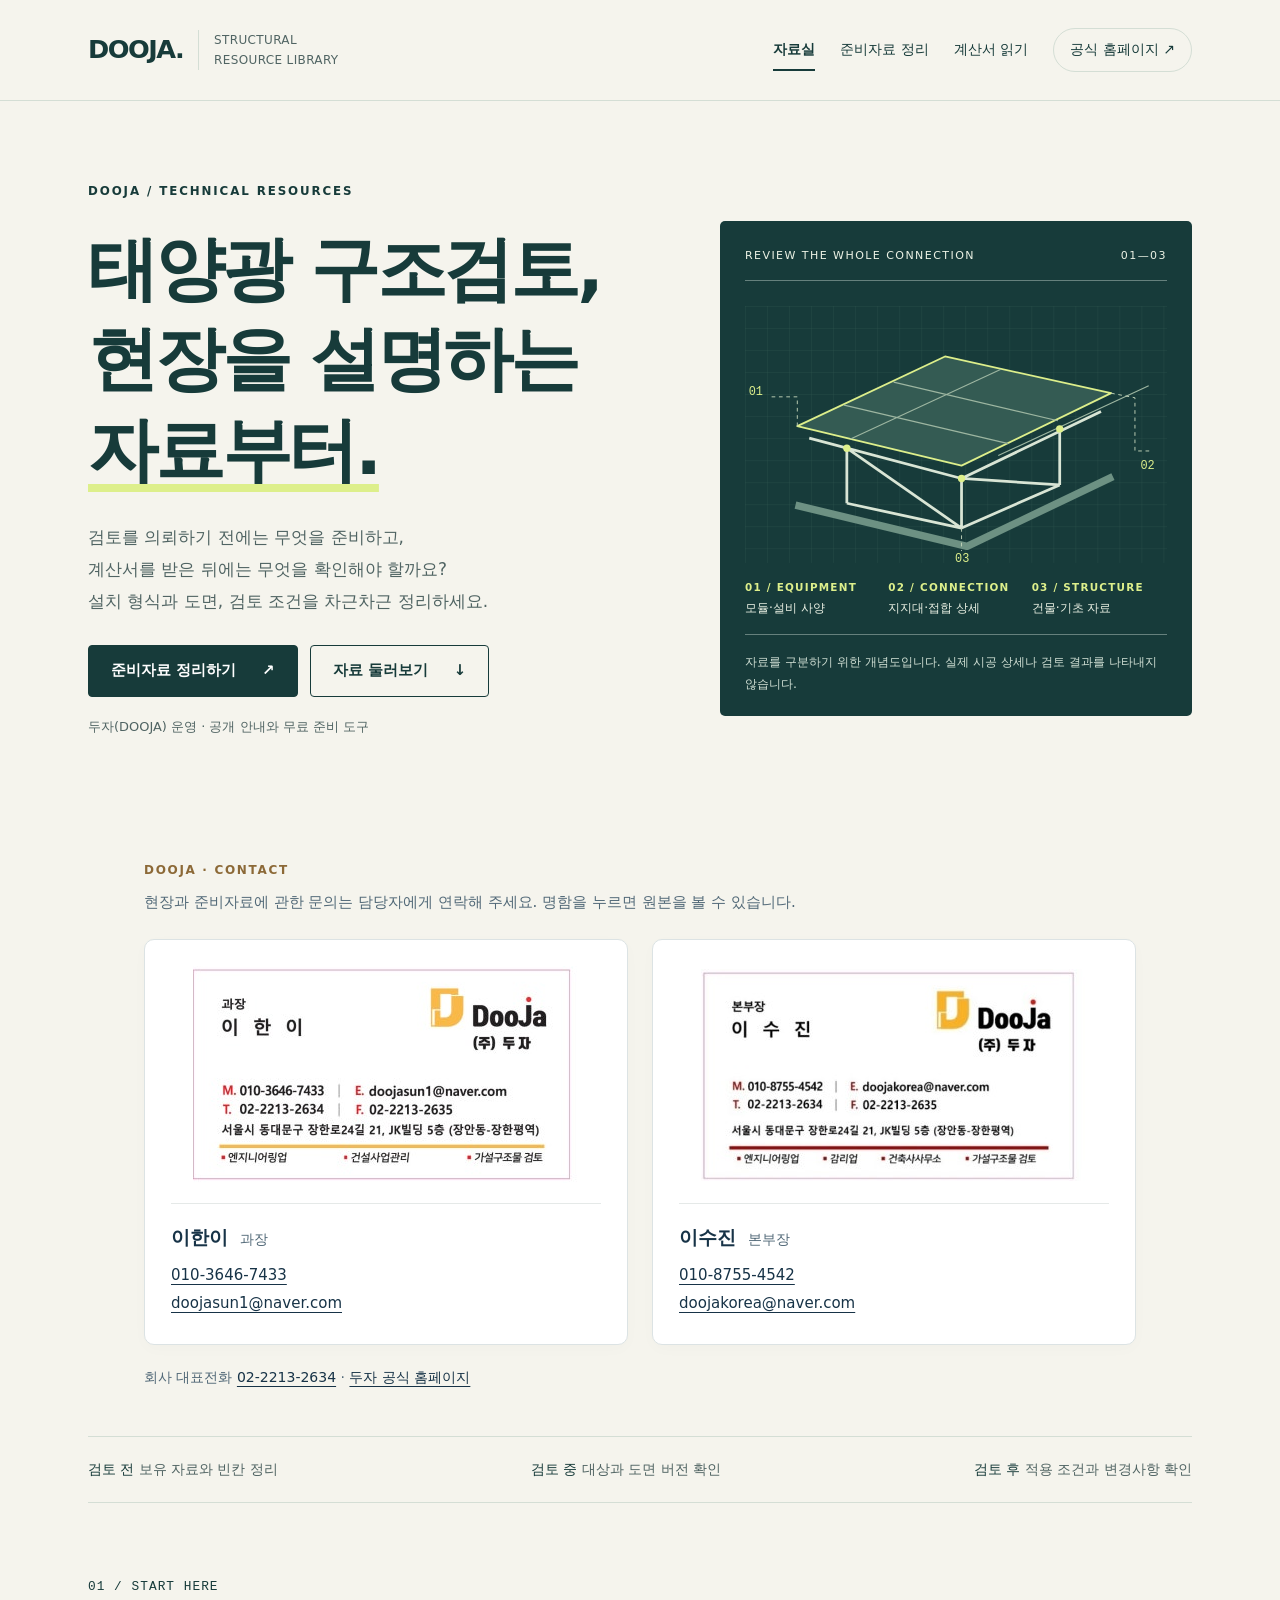
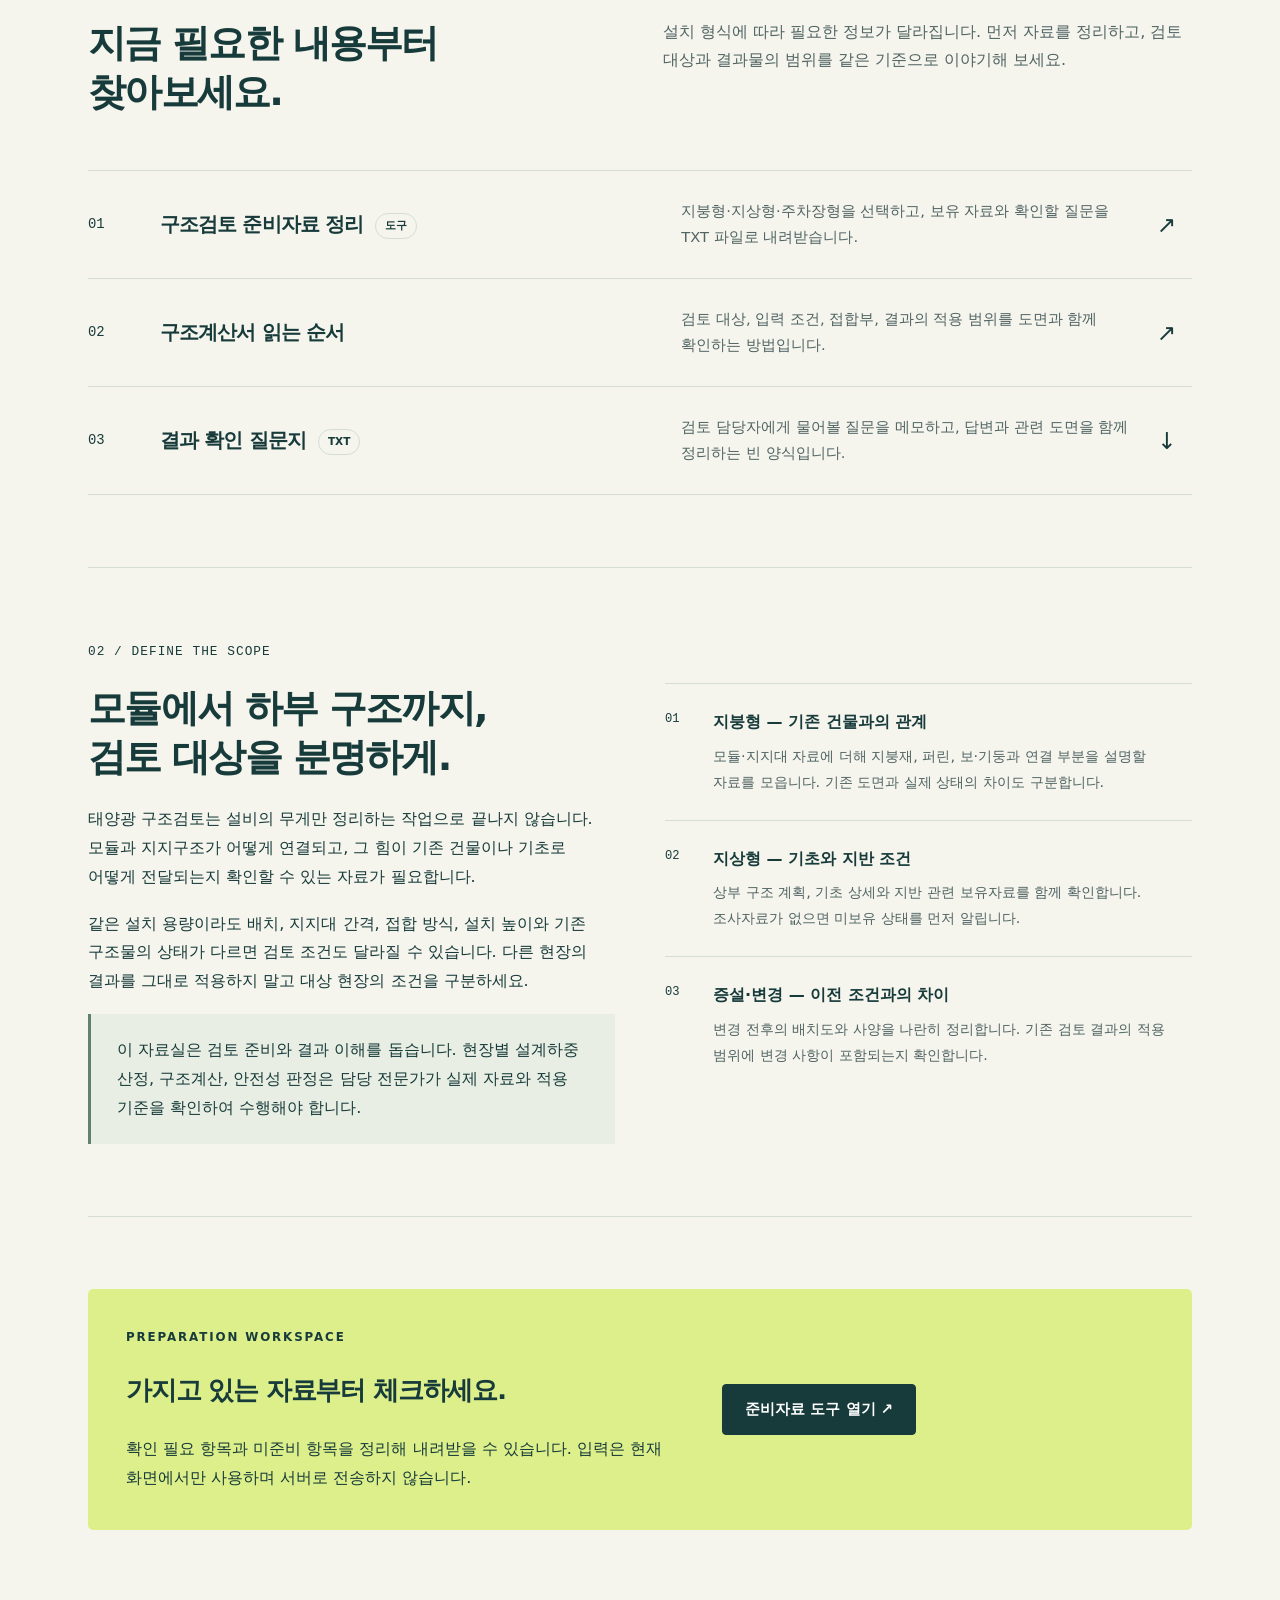
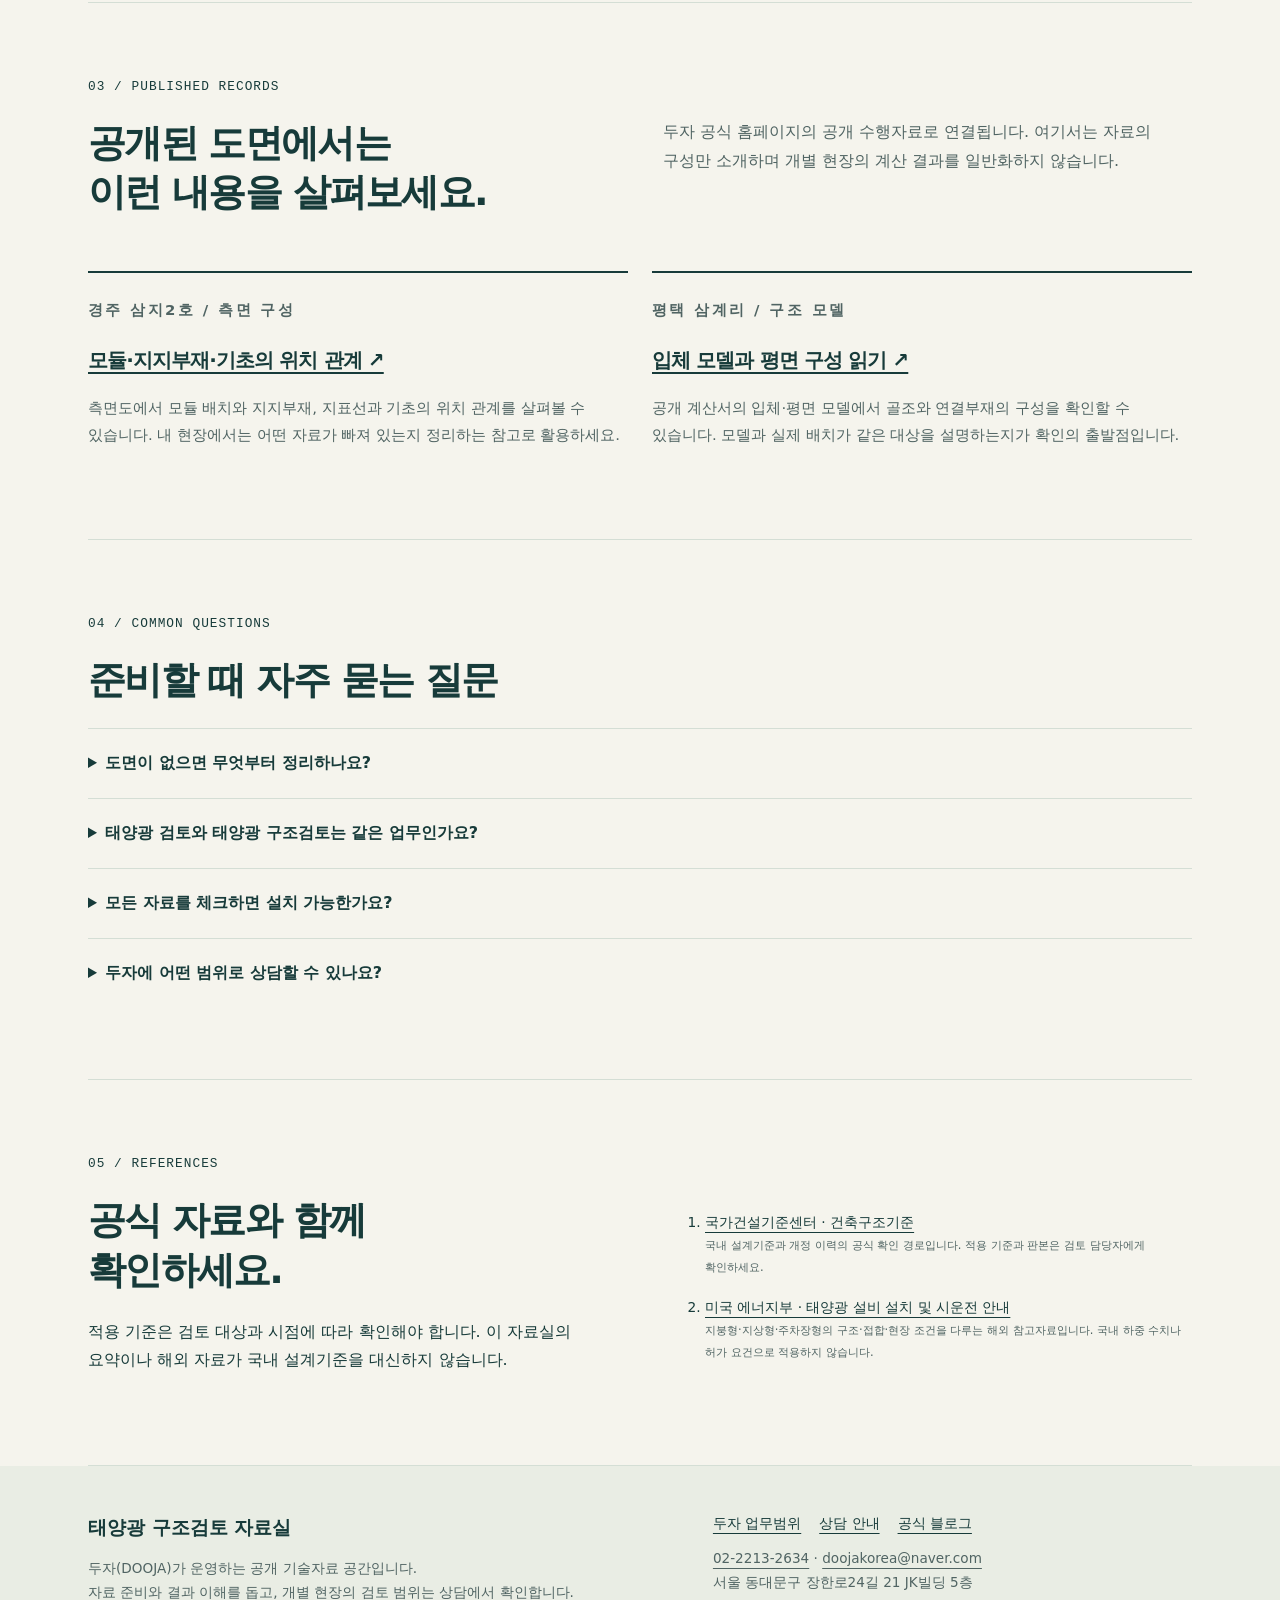
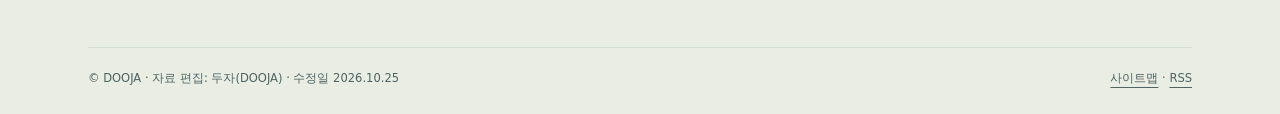
==== commit a44c4e47: "Standardize company branding to 두자 across resource library" ====
--- a/index.html
+++ b/index.html
@@ -1,5 +1,5 @@
 <!doctype html>
-<html lang="ko"><head><meta charset="utf-8"><meta name="viewport" content="width=device-width, initial-scale=1"><title>태양광 구조검토 자료실 | 준비자료·구조계산서 안내 · 두자 DOOJA</title><meta name="description" content="태양광 구조검토를 위한 지붕형·지상형·주차장형 준비자료 체크 도구와 구조계산서 확인 질문을 제공합니다. 두자(DOOJA)가 운영하는 공개 기술자료실입니다."><link rel="canonical" href="https://solar.dooja.co.kr/"><meta name="robots" content="index,follow,max-image-preview:large"><meta name="theme-color" content="#173b3a"><meta property="og:type" content="website"><meta property="og:locale" content="ko_KR"><meta property="og:site_name" content="두자 태양광 구조검토 자료실"><meta property="og:title" content="태양광 구조검토 자료실 | 준비자료·구조계산서 안내 · 두자 DOOJA"><meta property="og:description" content="태양광 구조검토를 위한 지붕형·지상형·주차장형 준비자료 체크 도구와 구조계산서 확인 질문을 제공합니다. 두자(DOOJA)가 운영하는 공개 기술자료실입니다."><meta property="og:url" content="https://solar.dooja.co.kr/"><meta name="twitter:card" content="summary"><link rel="icon" href="assets/favicon.svg" type="image/svg+xml"><link rel="stylesheet" href="assets/site.css"><link rel="alternate" type="application/rss+xml" title="태양광 구조검토 자료실" href="https://solar.dooja.co.kr/feed.xml"><script type="application/ld+json">{"@context": "https://schema.org", "@graph": [{"@type": "Organization", "@id": "https://dooja.co.kr/#organization", "name": "두자(DOOJA)", "alternateName": ["두자건설", "두자엔지니어링"], "url": "https://dooja.co.kr/"}, {"@type": "WebSite", "@id": "https://solar.dooja.co.kr/#website", "url": "https://solar.dooja.co.kr/", "name": "태양광 구조검토 자료실 | 두자 DOOJA", "inLanguage": "ko-KR", "publisher": {"@id": "https://dooja.co.kr/#organization"}}, {"@type": "WebPage", "@id": "https://solar.dooja.co.kr/#webpage", "url": "https://solar.dooja.co.kr/", "name": "태양광 구조검토 자료실 | 준비자료·구조계산서 안내 · 두자 DOOJA", "description": "태양광 구조검토를 위한 지붕형·지상형·주차장형 준비자료 체크 도구와 구조계산서 확인 질문을 제공합니다. 두자(DOOJA)가 운영하는 공개 기술자료실입니다.", "datePublished": "2026-10-25", "dateModified": "2026-10-25", "inLanguage": "ko-KR", "isPartOf": {"@id": "https://solar.dooja.co.kr/#website"}, "publisher": {"@id": "https://dooja.co.kr/#organization"}, "author": {"@id": "https://dooja.co.kr/#organization"}}, {"@type": "BreadcrumbList", "itemListElement": [{"@type": "ListItem", "position": 1, "name": "태양광 구조검토 자료실", "item": "https://solar.dooja.co.kr/"}]}]}</script><link rel="stylesheet" href="assets/contact-cards.css?v=20261026-top">
+<html lang="ko"><head><meta charset="utf-8"><meta name="viewport" content="width=device-width, initial-scale=1"><title>태양광 구조검토 자료실 | 준비자료·구조계산서 안내 · 두자 DOOJA</title><meta name="description" content="태양광 구조검토를 위한 지붕형·지상형·주차장형 준비자료 체크 도구와 구조계산서 확인 질문을 제공합니다. 두자(DOOJA)가 운영하는 공개 기술자료실입니다."><link rel="canonical" href="https://solar.dooja.co.kr/"><meta name="robots" content="index,follow,max-image-preview:large"><meta name="theme-color" content="#173b3a"><meta property="og:type" content="website"><meta property="og:locale" content="ko_KR"><meta property="og:site_name" content="두자 태양광 구조검토 자료실"><meta property="og:title" content="태양광 구조검토 자료실 | 준비자료·구조계산서 안내 · 두자 DOOJA"><meta property="og:description" content="태양광 구조검토를 위한 지붕형·지상형·주차장형 준비자료 체크 도구와 구조계산서 확인 질문을 제공합니다. 두자(DOOJA)가 운영하는 공개 기술자료실입니다."><meta property="og:url" content="https://solar.dooja.co.kr/"><meta name="twitter:card" content="summary"><link rel="icon" href="assets/favicon.svg" type="image/svg+xml"><link rel="stylesheet" href="assets/site.css"><link rel="alternate" type="application/rss+xml" title="태양광 구조검토 자료실" href="https://solar.dooja.co.kr/feed.xml"><script type="application/ld+json">{"@context": "https://schema.org", "@graph": [{"@type": "Organization", "@id": "https://dooja.co.kr/#organization", "name": "두자", "alternateName": ["DOOJA"], "url": "https://dooja.co.kr/"}, {"@type": "WebSite", "@id": "https://solar.dooja.co.kr/#website", "url": "https://solar.dooja.co.kr/", "name": "태양광 구조검토 자료실 | 두자 DOOJA", "inLanguage": "ko-KR", "publisher": {"@id": "https://dooja.co.kr/#organization"}}, {"@type": "WebPage", "@id": "https://solar.dooja.co.kr/#webpage", "url": "https://solar.dooja.co.kr/", "name": "태양광 구조검토 자료실 | 준비자료·구조계산서 안내 · 두자 DOOJA", "description": "태양광 구조검토를 위한 지붕형·지상형·주차장형 준비자료 체크 도구와 구조계산서 확인 질문을 제공합니다. 두자(DOOJA)가 운영하는 공개 기술자료실입니다.", "datePublished": "2026-10-25", "dateModified": "2026-10-25", "inLanguage": "ko-KR", "isPartOf": {"@id": "https://solar.dooja.co.kr/#website"}, "publisher": {"@id": "https://dooja.co.kr/#organization"}, "author": {"@id": "https://dooja.co.kr/#organization"}}, {"@type": "BreadcrumbList", "itemListElement": [{"@type": "ListItem", "position": 1, "name": "태양광 구조검토 자료실", "item": "https://solar.dooja.co.kr/"}]}]}</script><link rel="stylesheet" href="assets/contact-cards.css?v=20261026-top">
 </head><body><a class="skip" href="#main">본문 바로가기</a><header class="site-header"><div class="wrap header-inner"><a class="brand" href="https://dooja.co.kr/" aria-label="두자 공식 홈페이지로 이동"><strong>DOOJA.</strong><span>STRUCTURAL<br>RESOURCE LIBRARY</span></a><nav class="nav" aria-label="주 메뉴"><a href="./" aria-current="page">자료실</a><a href="preparation.html">준비자료 정리</a><a href="report-reading.html">계산서 읽기</a><a class="external" href="https://dooja.co.kr/">공식 홈페이지 ↗</a></nav></div></header><main id="main"><div class="wrap"><section class="hero"><div><p class="eyebrow">DOOJA / TECHNICAL RESOURCES</p><h1><span>태양광 구조검토,</span><span>현장을 설명하는</span><span class="accent-line">자료부터.</span></h1><p class="lead">검토를 의뢰하기 전에는 무엇을 준비하고,<br>계산서를 받은 뒤에는 무엇을 확인해야 할까요?<br>설치 형식과 도면, 검토 조건을 차근차근 정리하세요.</p><div class="button-row"><a class="button" href="preparation.html">준비자료 정리하기 <span aria-hidden="true">↗</span></a><a class="button secondary" href="#reading">자료 둘러보기 <span aria-hidden="true">↓</span></a></div><p class="small">두자(DOOJA) 운영 · 공개 안내와 무료 준비 도구</p></div><figure class="hero-art"><div class="art-label"><span>REVIEW THE WHOLE CONNECTION</span><span>01—03</span></div><svg viewBox="0 0 460 280" role="img" aria-labelledby="art-title art-desc"><title id="art-title">태양광 설비와 지지구조의 연결 개념</title><desc id="art-desc">모듈, 지지대와 접합부, 하부 구조를 각각 구분해 자료를 정리하는 개념도. 실제 시공 상세나 구조계산 모델이 아닙니다.</desc><defs><pattern id="grid" width="24" height="24" patternUnits="userSpaceOnUse"><path d="M24 0H0V24" fill="none" stroke="#315651" stroke-width=".6"/></pattern></defs><rect width="460" height="280" fill="url(#grid)"/><g fill="none" stroke-linejoin="round"><path d="M57 131 218 55 399 95 236 174Z" fill="#345b53" stroke="#ddef8b" stroke-width="2"/><path d="m108 108 179 42m-125-67 179 42M115 145 279 69m-3 94 164-76" stroke="#9db6a1" stroke-width="1.2"/><path d="M70 144 236 188 388 115M111 155v60m125-27v54m107-108v61M111 215l125 27 107-47m-232-40 125 87m0-54 107 7" stroke="#d9e5d5" stroke-width="3"/><path d="m55 217 187 45 159-76" stroke="#6d9183" stroke-width="8"/><path d="M57 131v-32H25m374-4 26 5v58h17M236 242v25" stroke="#c5d6bc" stroke-width="1" stroke-dasharray="4 4"/></g><g fill="#ddef8b" font-family="monospace" font-size="13"><text x="4" y="97">01</text><text x="431" y="178">02</text><text x="229" y="279">03</text></g><g fill="#ddef8b"><circle cx="111" cy="155" r="4"/><circle cx="236" cy="188" r="4"/><circle cx="343" cy="134" r="4"/></g></svg><div class="legend"><span><b>01 / EQUIPMENT</b>모듈·설비 사양</span><span><b>02 / CONNECTION</b>지지대·접합 상세</span><span><b>03 / STRUCTURE</b>건물·기초 자료</span></div><figcaption>자료를 구분하기 위한 개념도입니다. 실제 시공 상세나 검토 결과를 나타내지 않습니다.</figcaption></figure></section><!-- DOOJA_CONTACT_CARDS_START -->
 <section class="dooja-card-panel" id="dooja-contact-cards" aria-label="담당자 연락처">
   <div class="dooja-card-heading"><p class="dooja-card-eyebrow">DOOJA · CONTACT</p><p>현장과 준비자료에 관한 문의는 담당자에게 연락해 주세요. 명함을 누르면 원본을 볼 수 있습니다.</p></div>
@@ -21,6 +21,6 @@
 <section class="section" id="scope"><p class="section-number">02 / DEFINE THE SCOPE</p><div class="split"><div class="prose"><h2>모듈에서 하부 구조까지,<br>검토 대상을 분명하게.</h2><p>태양광 구조검토는 설비의 무게만 정리하는 작업으로 끝나지 않습니다. 모듈과 지지구조가 어떻게 연결되고, 그 힘이 기존 건물이나 기초로 어떻게 전달되는지 확인할 수 있는 자료가 필요합니다.</p><p>같은 설치 용량이라도 배치, 지지대 간격, 접합 방식, 설치 높이와 기존 구조물의 상태가 다르면 검토 조건도 달라질 수 있습니다. 다른 현장의 결과를 그대로 적용하지 말고 대상 현장의 조건을 구분하세요.</p><div class="callout"><p>이 자료실은 검토 준비와 결과 이해를 돕습니다. 현장별 설계하중 산정, 구조계산, 안전성 판정은 담당 전문가가 실제 자료와 적용 기준을 확인하여 수행해야 합니다.</p></div></div><ol class="steps"><li><strong>지붕형 — 기존 건물과의 관계</strong><p>모듈·지지대 자료에 더해 지붕재, 퍼린, 보·기둥과 연결 부분을 설명할 자료를 모읍니다. 기존 도면과 실제 상태의 차이도 구분합니다.</p></li><li><strong>지상형 — 기초와 지반 조건</strong><p>상부 구조 계획, 기초 상세와 지반 관련 보유자료를 함께 확인합니다. 조사자료가 없으면 미보유 상태를 먼저 알립니다.</p></li><li><strong>증설·변경 — 이전 조건과의 차이</strong><p>변경 전후의 배치도와 사양을 나란히 정리합니다. 기존 검토 결과의 적용 범위에 변경 사항이 포함되는지 확인합니다.</p></li></ol></div></section>
 <section class="section"><div class="resource-band"><div><p class="eyebrow">PREPARATION WORKSPACE</p><h3>가지고 있는 자료부터 체크하세요.</h3><p>확인 필요 항목과 미준비 항목을 정리해 내려받을 수 있습니다. 입력은 현재 화면에서만 사용하며 서버로 전송하지 않습니다.</p></div><div class="button-row"><a class="button" href="preparation.html">준비자료 도구 열기 ↗</a></div></div></section>
 <section class="section" id="published-records"><p class="section-number">03 / PUBLISHED RECORDS</p><div class="section-header"><h2>공개된 도면에서는<br>이런 내용을 살펴보세요.</h2><p>두자 공식 홈페이지의 공개 수행자료로 연결됩니다. 여기서는 자료의 구성만 소개하며 개별 현장의 계산 결과를 일반화하지 않습니다.</p></div><div class="related"><article><p class="eyebrow">경주 삼지2호 / 측면 구성</p><h3><a href="https://dooja.co.kr/projects/samji2-solar">모듈·지지부재·기초의 위치 관계 ↗</a></h3><p>측면도에서 모듈 배치와 지지부재, 지표선과 기초의 위치 관계를 살펴볼 수 있습니다. 내 현장에서는 어떤 자료가 빠져 있는지 정리하는 참고로 활용하세요.</p></article><article><p class="eyebrow">평택 삼계리 / 구조 모델</p><h3><a href="https://dooja.co.kr/projects/samgye-solar">입체 모델과 평면 구성 읽기 ↗</a></h3><p>공개 계산서의 입체·평면 모델에서 골조와 연결부재의 구성을 확인할 수 있습니다. 모델과 실제 배치가 같은 대상을 설명하는지가 확인의 출발점입니다.</p></article></div></section>
-<section class="section" id="questions"><p class="section-number">04 / COMMON QUESTIONS</p><h2>준비할 때 자주 묻는 질문</h2><details><summary>도면이 없으면 무엇부터 정리하나요?</summary><p>설치 위치, 설비 사양, 안전하게 촬영할 수 있는 현장사진과 보수 이력을 먼저 정리하고 도면 미보유 사실을 알리세요. 기존 자료 확보, 현장조사 또는 도면 작성이 어느 정도 필요한지는 담당자와 범위를 정합니다.</p></details><details><summary>태양광 검토와 태양광 구조검토는 같은 업무인가요?</summary><p>태양광 검토라는 말은 설치 조건, 발전량, 전기 연결, 공사 범위 등을 함께 뜻할 수 있습니다. 구조검토는 구조 안전과 관련된 대상을 다룹니다. 의뢰할 때 어떤 검토와 결과물이 필요한지 구체적으로 구분하세요.</p></details><details><summary>모든 자료를 체크하면 설치 가능한가요?</summary><p>체크 도구는 보유 자료 목록을 정리할 뿐 안전 여부를 판단하지 않습니다. 자료의 적정성, 실제 현장과의 일치 여부, 설계 기준과 검토 결과는 별도로 확인해야 합니다.</p></details><details><summary>두자건설에 어떤 범위로 상담할 수 있나요?</summary><p>두자(DOOJA)의 <a href="https://dooja.co.kr/services/solar-structural-review">태양광 구조검토 업무 안내</a>에서 준비자료와 진행 순서를 확인할 수 있습니다. 구체적인 대상, 결과물과 일정은 보유 자료를 기준으로 협의합니다.</p></details></section>
-<section class="section" id="sources"><p class="section-number">05 / REFERENCES</p><div class="split"><div><h2>공식 자료와 함께<br>확인하세요.</h2><p>적용 기준은 검토 대상과 시점에 따라 확인해야 합니다. 이 자료실의 요약이나 해외 자료가 국내 설계기준을 대신하지 않습니다.</p></div><ol class="source-list"><li><a href="https://www.kcsc.re.kr/standardCode/list/102041">국가건설기준센터 · 건축구조기준</a><small>국내 설계기준과 개정 이력의 공식 확인 경로입니다. 적용 기준과 판본은 검토 담당자에게 확인하세요.</small></li><li><a href="https://www.energy.gov/cmei/femp/life-cycle-photovoltaic-systems-install-and-commission-photovoltaic-system">미국 에너지부 · 태양광 설비 설치 및 시운전 안내</a><small>지붕형·지상형·주차장형의 구조·접합·현장 조건을 다루는 해외 참고자료입니다. 국내 하중 수치나 허가 요건으로 적용하지 않습니다.</small></li></ol></div></section></div></main><footer class="site-footer"><div class="wrap"><div class="footer-top"><div><strong>태양광 구조검토 자료실</strong><p>두자(DOOJA)가 운영하는 공개 기술자료 공간입니다.<br>자료 준비와 결과 이해를 돕고, 개별 현장의 검토 범위는 상담에서 확인합니다.</p></div><div><div class="footer-links"><a href="https://dooja.co.kr/services/solar-structural-review">두자건설 업무범위</a><a href="https://dooja.co.kr/#contact">상담 안내</a><a href="https://blog.naver.com/doojasun1">공식 블로그</a></div><p><a href="tel:0222132634">02-2213-2634</a> · <a href="mailto:doojakorea@naver.com">doojakorea@naver.com</a><br>서울 동대문구 장한로24길 21 JK빌딩 5층</p></div></div><div class="footer-bottom"><span>© DOOJA · 자료 편집: 두자(DOOJA) · 수정일 2026.10.25</span><span><a href="sitemap.xml">사이트맵</a> · <a href="feed.xml">RSS</a></span></div></div></footer></body></html>
+<section class="section" id="questions"><p class="section-number">04 / COMMON QUESTIONS</p><h2>준비할 때 자주 묻는 질문</h2><details><summary>도면이 없으면 무엇부터 정리하나요?</summary><p>설치 위치, 설비 사양, 안전하게 촬영할 수 있는 현장사진과 보수 이력을 먼저 정리하고 도면 미보유 사실을 알리세요. 기존 자료 확보, 현장조사 또는 도면 작성이 어느 정도 필요한지는 담당자와 범위를 정합니다.</p></details><details><summary>태양광 검토와 태양광 구조검토는 같은 업무인가요?</summary><p>태양광 검토라는 말은 설치 조건, 발전량, 전기 연결, 공사 범위 등을 함께 뜻할 수 있습니다. 구조검토는 구조 안전과 관련된 대상을 다룹니다. 의뢰할 때 어떤 검토와 결과물이 필요한지 구체적으로 구분하세요.</p></details><details><summary>모든 자료를 체크하면 설치 가능한가요?</summary><p>체크 도구는 보유 자료 목록을 정리할 뿐 안전 여부를 판단하지 않습니다. 자료의 적정성, 실제 현장과의 일치 여부, 설계 기준과 검토 결과는 별도로 확인해야 합니다.</p></details><details><summary>두자에 어떤 범위로 상담할 수 있나요?</summary><p>두자(DOOJA)의 <a href="https://dooja.co.kr/services/solar-structural-review">태양광 구조검토 업무 안내</a>에서 준비자료와 진행 순서를 확인할 수 있습니다. 구체적인 대상, 결과물과 일정은 보유 자료를 기준으로 협의합니다.</p></details></section>
+<section class="section" id="sources"><p class="section-number">05 / REFERENCES</p><div class="split"><div><h2>공식 자료와 함께<br>확인하세요.</h2><p>적용 기준은 검토 대상과 시점에 따라 확인해야 합니다. 이 자료실의 요약이나 해외 자료가 국내 설계기준을 대신하지 않습니다.</p></div><ol class="source-list"><li><a href="https://www.kcsc.re.kr/standardCode/list/102041">국가건설기준센터 · 건축구조기준</a><small>국내 설계기준과 개정 이력의 공식 확인 경로입니다. 적용 기준과 판본은 검토 담당자에게 확인하세요.</small></li><li><a href="https://www.energy.gov/cmei/femp/life-cycle-photovoltaic-systems-install-and-commission-photovoltaic-system">미국 에너지부 · 태양광 설비 설치 및 시운전 안내</a><small>지붕형·지상형·주차장형의 구조·접합·현장 조건을 다루는 해외 참고자료입니다. 국내 하중 수치나 허가 요건으로 적용하지 않습니다.</small></li></ol></div></section></div></main><footer class="site-footer"><div class="wrap"><div class="footer-top"><div><strong>태양광 구조검토 자료실</strong><p>두자(DOOJA)가 운영하는 공개 기술자료 공간입니다.<br>자료 준비와 결과 이해를 돕고, 개별 현장의 검토 범위는 상담에서 확인합니다.</p></div><div><div class="footer-links"><a href="https://dooja.co.kr/services/solar-structural-review">두자 업무범위</a><a href="https://dooja.co.kr/#contact">상담 안내</a><a href="https://blog.naver.com/doojasun1">공식 블로그</a></div><p><a href="tel:0222132634">02-2213-2634</a> · <a href="mailto:doojakorea@naver.com">doojakorea@naver.com</a><br>서울 동대문구 장한로24길 21 JK빌딩 5층</p></div></div><div class="footer-bottom"><span>© DOOJA · 자료 편집: 두자(DOOJA) · 수정일 2026.10.25</span><span><a href="sitemap.xml">사이트맵</a> · <a href="feed.xml">RSS</a></span></div></div></footer></body></html>
 
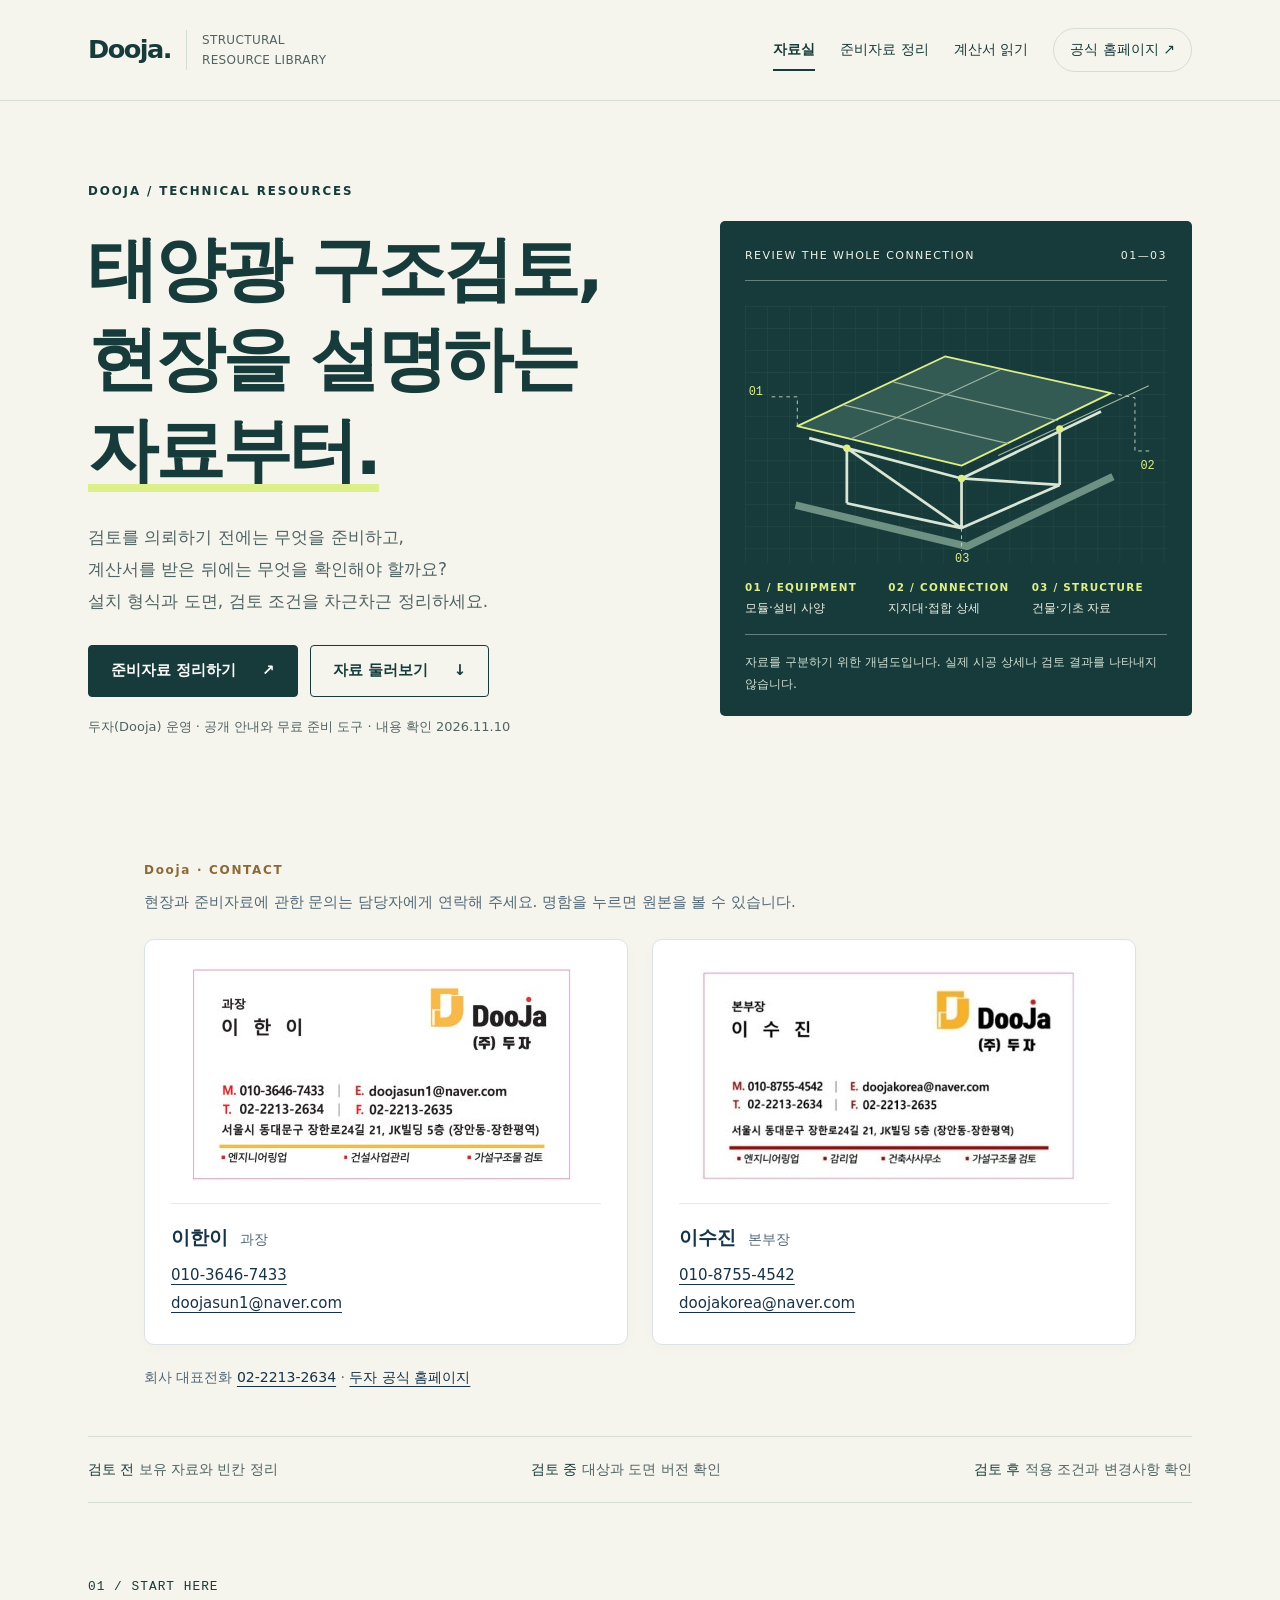
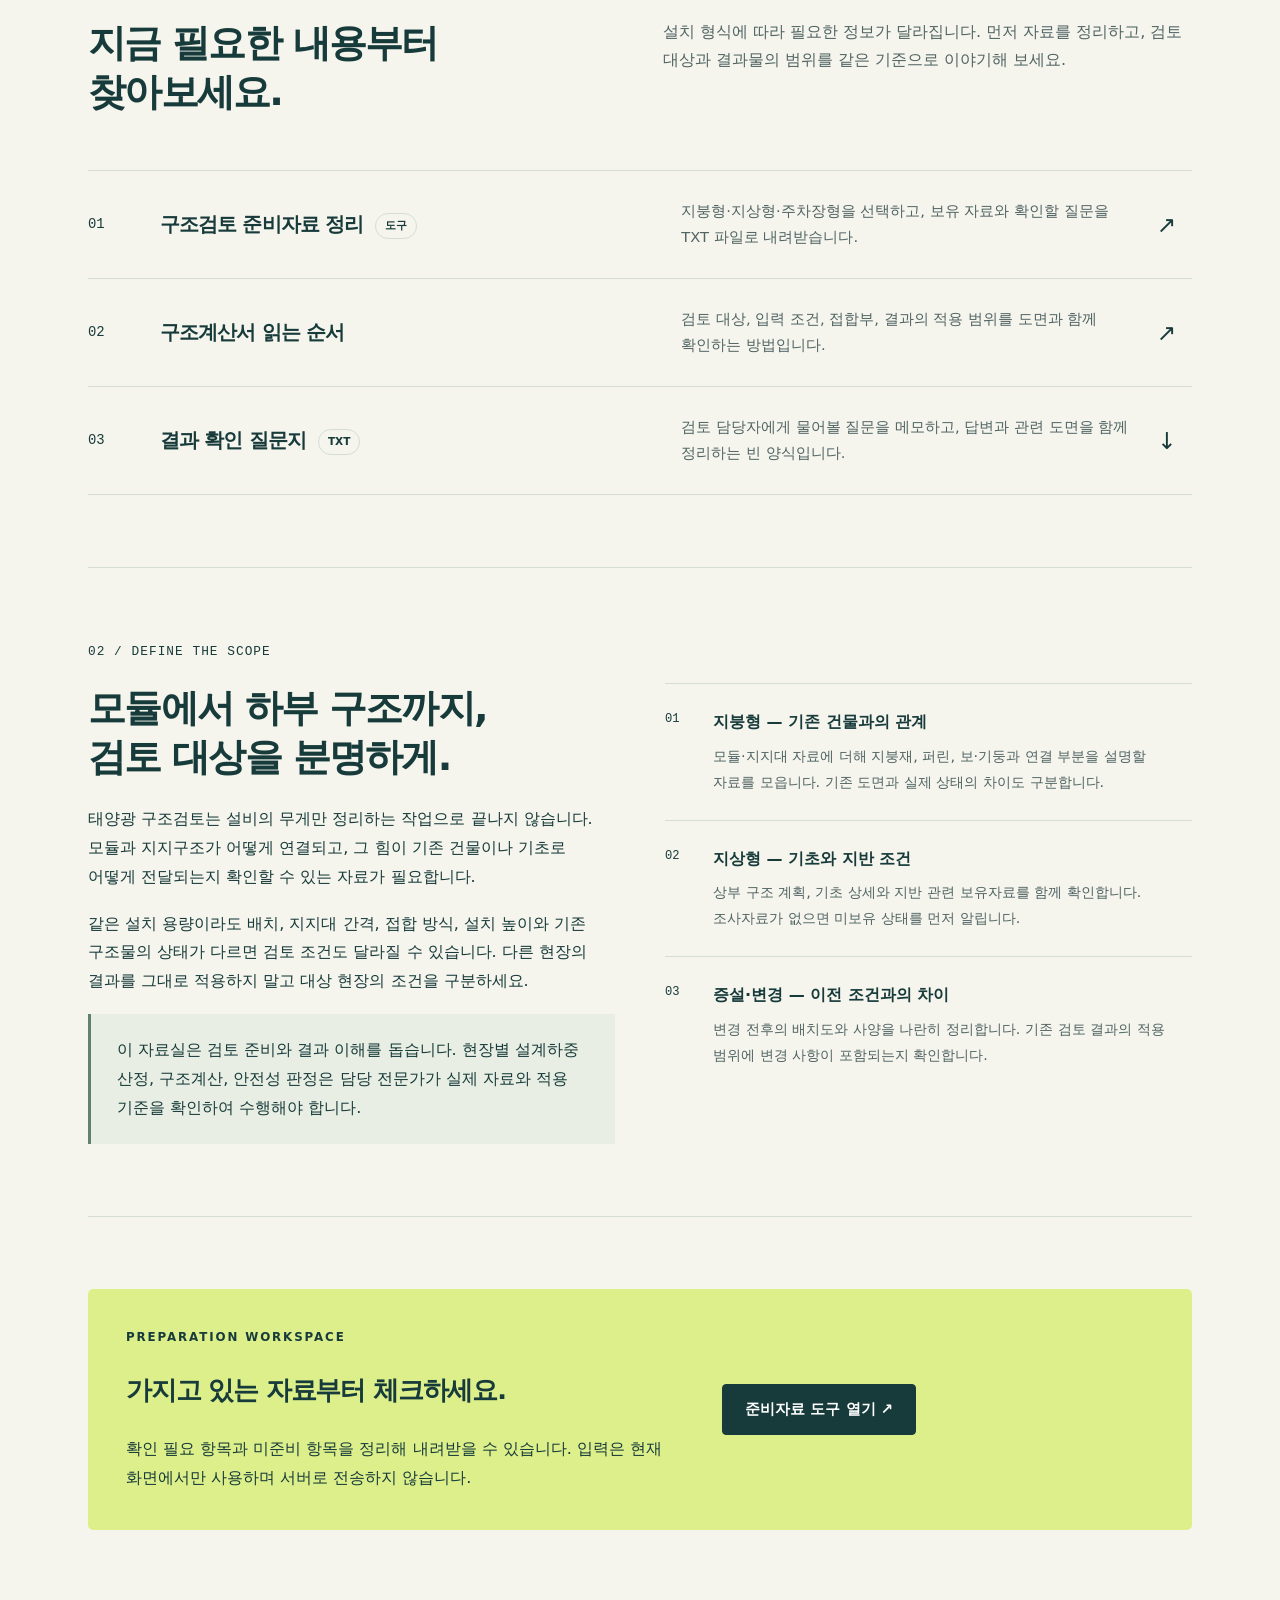
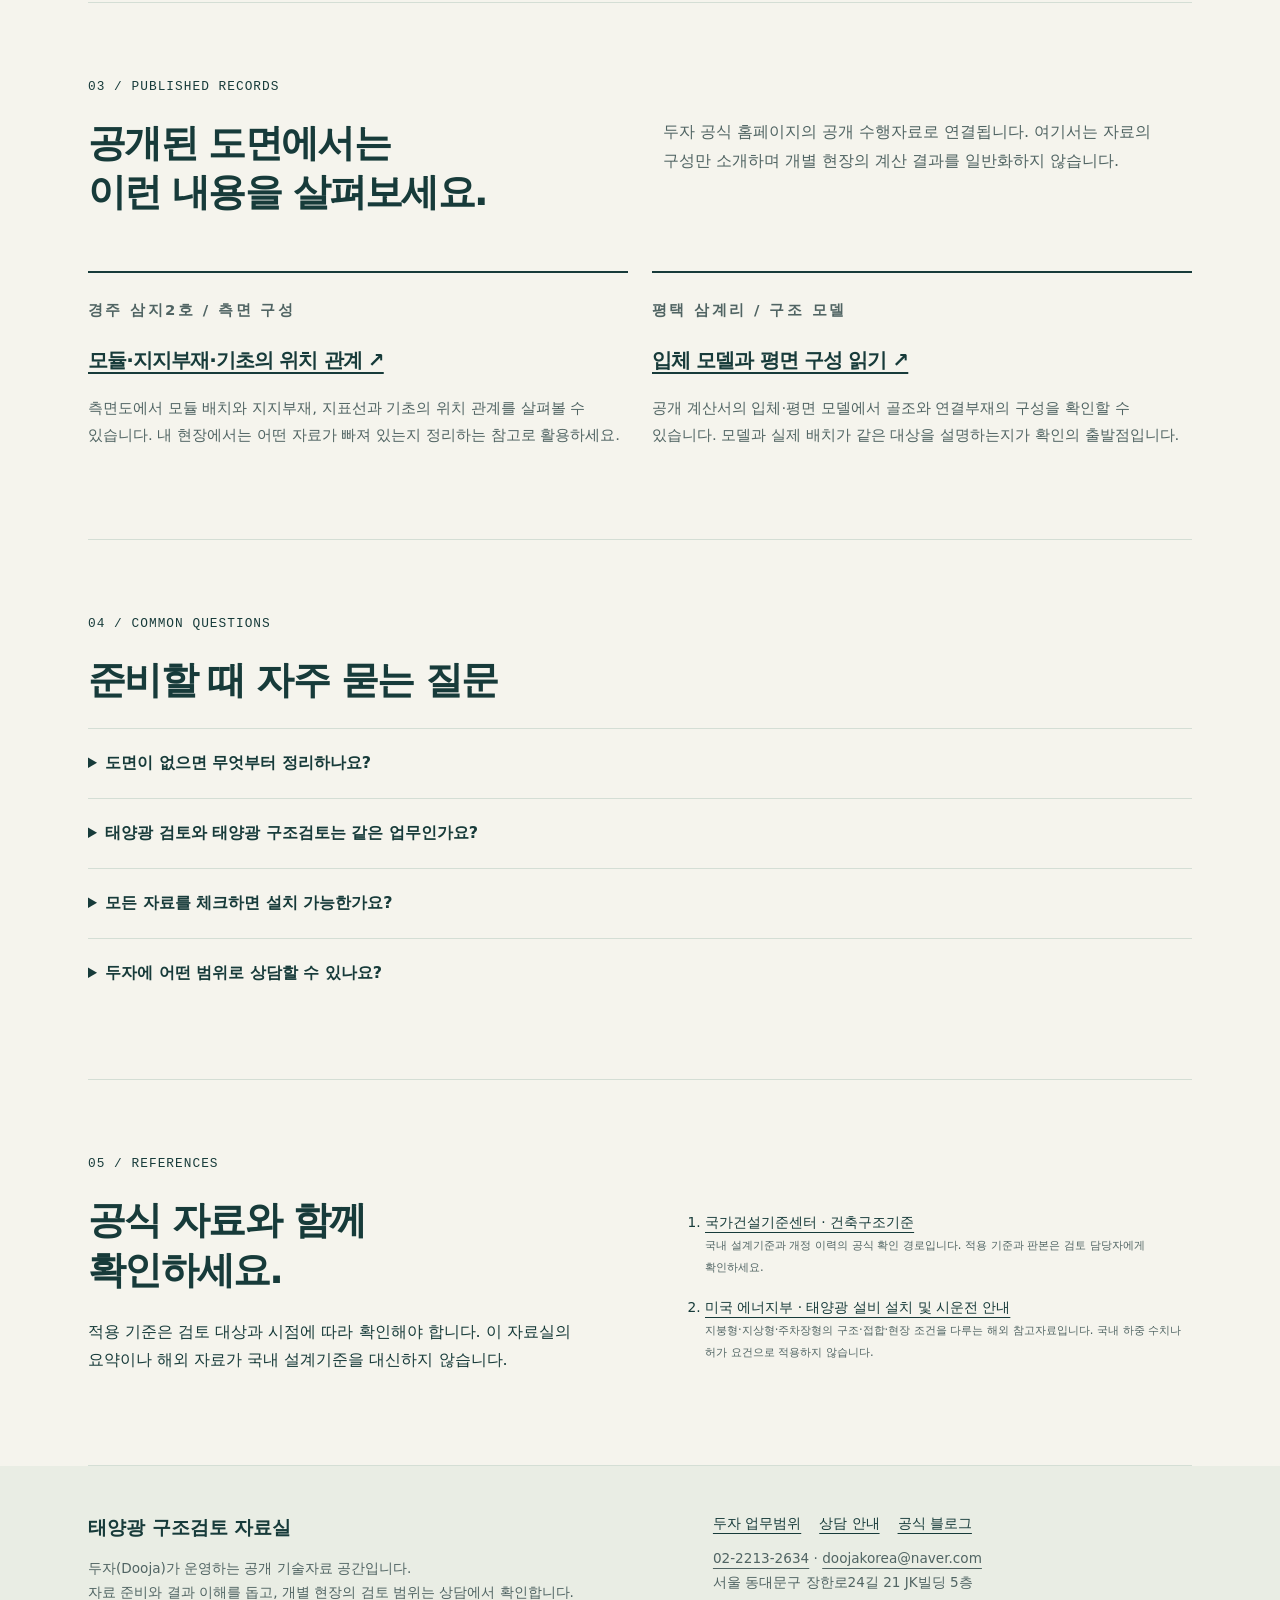
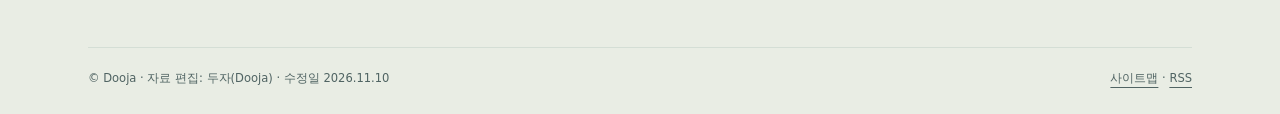
==== commit 55b4f1b4: "Improve resource discovery with full-content RSS, accurate metadata and Naver IndexNow" ====
--- a/index.html
+++ b/index.html
@@ -1,8 +1,8 @@
 <!doctype html>
-<html lang="ko"><head><meta charset="utf-8"><meta name="viewport" content="width=device-width, initial-scale=1"><title>태양광 구조검토 자료실 | 준비자료·구조계산서 안내 · 두자 DOOJA</title><meta name="description" content="태양광 구조검토를 위한 지붕형·지상형·주차장형 준비자료 체크 도구와 구조계산서 확인 질문을 제공합니다. 두자(DOOJA)가 운영하는 공개 기술자료실입니다."><link rel="canonical" href="https://solar.dooja.co.kr/"><meta name="robots" content="index,follow,max-image-preview:large"><meta name="theme-color" content="#173b3a"><meta property="og:type" content="website"><meta property="og:locale" content="ko_KR"><meta property="og:site_name" content="두자 태양광 구조검토 자료실"><meta property="og:title" content="태양광 구조검토 자료실 | 준비자료·구조계산서 안내 · 두자 DOOJA"><meta property="og:description" content="태양광 구조검토를 위한 지붕형·지상형·주차장형 준비자료 체크 도구와 구조계산서 확인 질문을 제공합니다. 두자(DOOJA)가 운영하는 공개 기술자료실입니다."><meta property="og:url" content="https://solar.dooja.co.kr/"><meta name="twitter:card" content="summary"><link rel="icon" href="assets/favicon.svg" type="image/svg+xml"><link rel="stylesheet" href="assets/site.css"><link rel="alternate" type="application/rss+xml" title="태양광 구조검토 자료실" href="https://solar.dooja.co.kr/feed.xml"><script type="application/ld+json">{"@context": "https://schema.org", "@graph": [{"@type": "Organization", "@id": "https://dooja.co.kr/#organization", "name": "두자", "alternateName": ["DOOJA"], "url": "https://dooja.co.kr/"}, {"@type": "WebSite", "@id": "https://solar.dooja.co.kr/#website", "url": "https://solar.dooja.co.kr/", "name": "태양광 구조검토 자료실 | 두자 DOOJA", "inLanguage": "ko-KR", "publisher": {"@id": "https://dooja.co.kr/#organization"}}, {"@type": "WebPage", "@id": "https://solar.dooja.co.kr/#webpage", "url": "https://solar.dooja.co.kr/", "name": "태양광 구조검토 자료실 | 준비자료·구조계산서 안내 · 두자 DOOJA", "description": "태양광 구조검토를 위한 지붕형·지상형·주차장형 준비자료 체크 도구와 구조계산서 확인 질문을 제공합니다. 두자(DOOJA)가 운영하는 공개 기술자료실입니다.", "datePublished": "2026-10-25", "dateModified": "2026-10-25", "inLanguage": "ko-KR", "isPartOf": {"@id": "https://solar.dooja.co.kr/#website"}, "publisher": {"@id": "https://dooja.co.kr/#organization"}, "author": {"@id": "https://dooja.co.kr/#organization"}}, {"@type": "BreadcrumbList", "itemListElement": [{"@type": "ListItem", "position": 1, "name": "태양광 구조검토 자료실", "item": "https://solar.dooja.co.kr/"}]}]}</script><link rel="stylesheet" href="assets/contact-cards.css?v=20261026-top">
-</head><body><a class="skip" href="#main">본문 바로가기</a><header class="site-header"><div class="wrap header-inner"><a class="brand" href="https://dooja.co.kr/" aria-label="두자 공식 홈페이지로 이동"><strong>DOOJA.</strong><span>STRUCTURAL<br>RESOURCE LIBRARY</span></a><nav class="nav" aria-label="주 메뉴"><a href="./" aria-current="page">자료실</a><a href="preparation.html">준비자료 정리</a><a href="report-reading.html">계산서 읽기</a><a class="external" href="https://dooja.co.kr/">공식 홈페이지 ↗</a></nav></div></header><main id="main"><div class="wrap"><section class="hero"><div><p class="eyebrow">DOOJA / TECHNICAL RESOURCES</p><h1><span>태양광 구조검토,</span><span>현장을 설명하는</span><span class="accent-line">자료부터.</span></h1><p class="lead">검토를 의뢰하기 전에는 무엇을 준비하고,<br>계산서를 받은 뒤에는 무엇을 확인해야 할까요?<br>설치 형식과 도면, 검토 조건을 차근차근 정리하세요.</p><div class="button-row"><a class="button" href="preparation.html">준비자료 정리하기 <span aria-hidden="true">↗</span></a><a class="button secondary" href="#reading">자료 둘러보기 <span aria-hidden="true">↓</span></a></div><p class="small">두자(DOOJA) 운영 · 공개 안내와 무료 준비 도구</p></div><figure class="hero-art"><div class="art-label"><span>REVIEW THE WHOLE CONNECTION</span><span>01—03</span></div><svg viewBox="0 0 460 280" role="img" aria-labelledby="art-title art-desc"><title id="art-title">태양광 설비와 지지구조의 연결 개념</title><desc id="art-desc">모듈, 지지대와 접합부, 하부 구조를 각각 구분해 자료를 정리하는 개념도. 실제 시공 상세나 구조계산 모델이 아닙니다.</desc><defs><pattern id="grid" width="24" height="24" patternUnits="userSpaceOnUse"><path d="M24 0H0V24" fill="none" stroke="#315651" stroke-width=".6"/></pattern></defs><rect width="460" height="280" fill="url(#grid)"/><g fill="none" stroke-linejoin="round"><path d="M57 131 218 55 399 95 236 174Z" fill="#345b53" stroke="#ddef8b" stroke-width="2"/><path d="m108 108 179 42m-125-67 179 42M115 145 279 69m-3 94 164-76" stroke="#9db6a1" stroke-width="1.2"/><path d="M70 144 236 188 388 115M111 155v60m125-27v54m107-108v61M111 215l125 27 107-47m-232-40 125 87m0-54 107 7" stroke="#d9e5d5" stroke-width="3"/><path d="m55 217 187 45 159-76" stroke="#6d9183" stroke-width="8"/><path d="M57 131v-32H25m374-4 26 5v58h17M236 242v25" stroke="#c5d6bc" stroke-width="1" stroke-dasharray="4 4"/></g><g fill="#ddef8b" font-family="monospace" font-size="13"><text x="4" y="97">01</text><text x="431" y="178">02</text><text x="229" y="279">03</text></g><g fill="#ddef8b"><circle cx="111" cy="155" r="4"/><circle cx="236" cy="188" r="4"/><circle cx="343" cy="134" r="4"/></g></svg><div class="legend"><span><b>01 / EQUIPMENT</b>모듈·설비 사양</span><span><b>02 / CONNECTION</b>지지대·접합 상세</span><span><b>03 / STRUCTURE</b>건물·기초 자료</span></div><figcaption>자료를 구분하기 위한 개념도입니다. 실제 시공 상세나 검토 결과를 나타내지 않습니다.</figcaption></figure></section><!-- DOOJA_CONTACT_CARDS_START -->
+<html lang="ko"><head><meta charset="utf-8"><meta name="viewport" content="width=device-width, initial-scale=1"><title>태양광 구조검토 자료실 | 준비자료·구조계산서 | 두자</title><meta name="description" content="태양광 구조검토를 위한 지붕형·지상형·주차장형 준비자료 체크 도구와 구조계산서 확인 질문을 제공합니다. 두자(Dooja)가 운영하는 공개 기술자료실입니다."><link rel="canonical" href="https://solar.dooja.co.kr/"><meta name="robots" content="index,follow,max-image-preview:large"><meta name="theme-color" content="#173b3a"><meta property="og:type" content="website"><meta property="og:locale" content="ko_KR"><meta property="og:site_name" content="두자 태양광 구조검토 자료실"><meta property="og:title" content="태양광 구조검토 자료실 | 준비자료·구조계산서 | 두자"><meta property="og:description" content="태양광 구조검토를 위한 지붕형·지상형·주차장형 준비자료 체크 도구와 구조계산서 확인 질문을 제공합니다. 두자(Dooja)가 운영하는 공개 기술자료실입니다."><meta property="og:url" content="https://solar.dooja.co.kr/"><meta name="twitter:card" content="summary"><link rel="icon" href="assets/favicon.svg" type="image/svg+xml"><link rel="stylesheet" href="assets/site.css"><link rel="alternate" type="application/rss+xml" title="태양광 구조검토 자료실" href="https://solar.dooja.co.kr/feed.xml"><script type="application/ld+json">{"@context":"https://schema.org","@graph":[{"@type":"Organization","@id":"https://dooja.co.kr/#organization","name":"두자","alternateName":["Dooja"],"url":"https://dooja.co.kr/"},{"@type":"WebSite","@id":"https://solar.dooja.co.kr/#website","url":"https://solar.dooja.co.kr/","name":"태양광 구조검토 자료실 | 두자 Dooja","inLanguage":"ko-KR","publisher":{"@id":"https://dooja.co.kr/#organization"}},{"@type":"WebPage","@id":"https://solar.dooja.co.kr/#webpage","url":"https://solar.dooja.co.kr/","name":"태양광 구조검토 자료실 | 준비자료·구조계산서 | 두자","description":"태양광 구조검토를 위한 지붕형·지상형·주차장형 준비자료 체크 도구와 구조계산서 확인 질문을 제공합니다. 두자(Dooja)가 운영하는 공개 기술자료실입니다.","datePublished":"2026-10-25","dateModified":"2026-11-10","inLanguage":"ko-KR","isPartOf":{"@id":"https://solar.dooja.co.kr/#website"},"publisher":{"@id":"https://dooja.co.kr/#organization"},"author":{"@id":"https://dooja.co.kr/#organization"}},{"@type":"BreadcrumbList","itemListElement":[{"@type":"ListItem","position":1,"name":"태양광 구조검토 자료실","item":"https://solar.dooja.co.kr/"}]}]}</script><link rel="stylesheet" href="assets/contact-cards.css?v=20261026-top">
+</head><body><a class="skip" href="#main">본문 바로가기</a><header class="site-header"><div class="wrap header-inner"><a class="brand" href="https://dooja.co.kr/" aria-label="두자 공식 홈페이지로 이동"><strong>Dooja.</strong><span>STRUCTURAL<br>RESOURCE LIBRARY</span></a><nav class="nav" aria-label="주 메뉴"><a href="./" aria-current="page">자료실</a><a href="preparation.html">준비자료 정리</a><a href="report-reading.html">계산서 읽기</a><a class="external" href="https://dooja.co.kr/">공식 홈페이지 ↗</a></nav></div></header><main id="main"><div class="wrap"><section class="hero"><div><p class="eyebrow">Dooja / TECHNICAL RESOURCES</p><h1><span>태양광 구조검토,</span><span>현장을 설명하는</span><span class="accent-line">자료부터.</span></h1><p class="lead">검토를 의뢰하기 전에는 무엇을 준비하고,<br>계산서를 받은 뒤에는 무엇을 확인해야 할까요?<br>설치 형식과 도면, 검토 조건을 차근차근 정리하세요.</p><div class="button-row"><a class="button" href="preparation.html">준비자료 정리하기 <span aria-hidden="true">↗</span></a><a class="button secondary" href="#reading">자료 둘러보기 <span aria-hidden="true">↓</span></a></div><p class="small">두자(Dooja) 운영 · 공개 안내와 무료 준비 도구 · 내용 확인 2026.11.10</p></div><figure class="hero-art"><div class="art-label"><span>REVIEW THE WHOLE CONNECTION</span><span>01—03</span></div><svg viewBox="0 0 460 280" role="img" aria-labelledby="art-title art-desc"><title id="art-title">태양광 설비와 지지구조의 연결 개념</title><desc id="art-desc">모듈, 지지대와 접합부, 하부 구조를 각각 구분해 자료를 정리하는 개념도. 실제 시공 상세나 구조계산 모델이 아닙니다.</desc><defs><pattern id="grid" width="24" height="24" patternUnits="userSpaceOnUse"><path d="M24 0H0V24" fill="none" stroke="#315651" stroke-width=".6"/></pattern></defs><rect width="460" height="280" fill="url(#grid)"/><g fill="none" stroke-linejoin="round"><path d="M57 131 218 55 399 95 236 174Z" fill="#345b53" stroke="#ddef8b" stroke-width="2"/><path d="m108 108 179 42m-125-67 179 42M115 145 279 69m-3 94 164-76" stroke="#9db6a1" stroke-width="1.2"/><path d="M70 144 236 188 388 115M111 155v60m125-27v54m107-108v61M111 215l125 27 107-47m-232-40 125 87m0-54 107 7" stroke="#d9e5d5" stroke-width="3"/><path d="m55 217 187 45 159-76" stroke="#6d9183" stroke-width="8"/><path d="M57 131v-32H25m374-4 26 5v58h17M236 242v25" stroke="#c5d6bc" stroke-width="1" stroke-dasharray="4 4"/></g><g fill="#ddef8b" font-family="monospace" font-size="13"><text x="4" y="97">01</text><text x="431" y="178">02</text><text x="229" y="279">03</text></g><g fill="#ddef8b"><circle cx="111" cy="155" r="4"/><circle cx="236" cy="188" r="4"/><circle cx="343" cy="134" r="4"/></g></svg><div class="legend"><span><b>01 / EQUIPMENT</b>모듈·설비 사양</span><span><b>02 / CONNECTION</b>지지대·접합 상세</span><span><b>03 / STRUCTURE</b>건물·기초 자료</span></div><figcaption>자료를 구분하기 위한 개념도입니다. 실제 시공 상세나 검토 결과를 나타내지 않습니다.</figcaption></figure></section><!-- DOOJA_CONTACT_CARDS_START -->
 <section class="dooja-card-panel" id="dooja-contact-cards" aria-label="담당자 연락처">
-  <div class="dooja-card-heading"><p class="dooja-card-eyebrow">DOOJA · CONTACT</p><p>현장과 준비자료에 관한 문의는 담당자에게 연락해 주세요. 명함을 누르면 원본을 볼 수 있습니다.</p></div>
+  <div class="dooja-card-heading"><p class="dooja-card-eyebrow">Dooja · CONTACT</p><p>현장과 준비자료에 관한 문의는 담당자에게 연락해 주세요. 명함을 누르면 원본을 볼 수 있습니다.</p></div>
   <div class="dooja-card-pair">
     <figure class="dooja-person-card">
       <a class="dooja-card-original" href="assets/contact/lee-hani-card.jpg" target="_blank" rel="noopener" aria-label="이한이 과장 명함 원본 보기"><img src="assets/contact/lee-hani-card.jpg" alt="(주)두자 이한이 과장 명함" width="386" height="217" loading="lazy" decoding="async"></a>
@@ -21,6 +21,7 @@
 <section class="section" id="scope"><p class="section-number">02 / DEFINE THE SCOPE</p><div class="split"><div class="prose"><h2>모듈에서 하부 구조까지,<br>검토 대상을 분명하게.</h2><p>태양광 구조검토는 설비의 무게만 정리하는 작업으로 끝나지 않습니다. 모듈과 지지구조가 어떻게 연결되고, 그 힘이 기존 건물이나 기초로 어떻게 전달되는지 확인할 수 있는 자료가 필요합니다.</p><p>같은 설치 용량이라도 배치, 지지대 간격, 접합 방식, 설치 높이와 기존 구조물의 상태가 다르면 검토 조건도 달라질 수 있습니다. 다른 현장의 결과를 그대로 적용하지 말고 대상 현장의 조건을 구분하세요.</p><div class="callout"><p>이 자료실은 검토 준비와 결과 이해를 돕습니다. 현장별 설계하중 산정, 구조계산, 안전성 판정은 담당 전문가가 실제 자료와 적용 기준을 확인하여 수행해야 합니다.</p></div></div><ol class="steps"><li><strong>지붕형 — 기존 건물과의 관계</strong><p>모듈·지지대 자료에 더해 지붕재, 퍼린, 보·기둥과 연결 부분을 설명할 자료를 모읍니다. 기존 도면과 실제 상태의 차이도 구분합니다.</p></li><li><strong>지상형 — 기초와 지반 조건</strong><p>상부 구조 계획, 기초 상세와 지반 관련 보유자료를 함께 확인합니다. 조사자료가 없으면 미보유 상태를 먼저 알립니다.</p></li><li><strong>증설·변경 — 이전 조건과의 차이</strong><p>변경 전후의 배치도와 사양을 나란히 정리합니다. 기존 검토 결과의 적용 범위에 변경 사항이 포함되는지 확인합니다.</p></li></ol></div></section>
 <section class="section"><div class="resource-band"><div><p class="eyebrow">PREPARATION WORKSPACE</p><h3>가지고 있는 자료부터 체크하세요.</h3><p>확인 필요 항목과 미준비 항목을 정리해 내려받을 수 있습니다. 입력은 현재 화면에서만 사용하며 서버로 전송하지 않습니다.</p></div><div class="button-row"><a class="button" href="preparation.html">준비자료 도구 열기 ↗</a></div></div></section>
 <section class="section" id="published-records"><p class="section-number">03 / PUBLISHED RECORDS</p><div class="section-header"><h2>공개된 도면에서는<br>이런 내용을 살펴보세요.</h2><p>두자 공식 홈페이지의 공개 수행자료로 연결됩니다. 여기서는 자료의 구성만 소개하며 개별 현장의 계산 결과를 일반화하지 않습니다.</p></div><div class="related"><article><p class="eyebrow">경주 삼지2호 / 측면 구성</p><h3><a href="https://dooja.co.kr/projects/samji2-solar">모듈·지지부재·기초의 위치 관계 ↗</a></h3><p>측면도에서 모듈 배치와 지지부재, 지표선과 기초의 위치 관계를 살펴볼 수 있습니다. 내 현장에서는 어떤 자료가 빠져 있는지 정리하는 참고로 활용하세요.</p></article><article><p class="eyebrow">평택 삼계리 / 구조 모델</p><h3><a href="https://dooja.co.kr/projects/samgye-solar">입체 모델과 평면 구성 읽기 ↗</a></h3><p>공개 계산서의 입체·평면 모델에서 골조와 연결부재의 구성을 확인할 수 있습니다. 모델과 실제 배치가 같은 대상을 설명하는지가 확인의 출발점입니다.</p></article></div></section>
-<section class="section" id="questions"><p class="section-number">04 / COMMON QUESTIONS</p><h2>준비할 때 자주 묻는 질문</h2><details><summary>도면이 없으면 무엇부터 정리하나요?</summary><p>설치 위치, 설비 사양, 안전하게 촬영할 수 있는 현장사진과 보수 이력을 먼저 정리하고 도면 미보유 사실을 알리세요. 기존 자료 확보, 현장조사 또는 도면 작성이 어느 정도 필요한지는 담당자와 범위를 정합니다.</p></details><details><summary>태양광 검토와 태양광 구조검토는 같은 업무인가요?</summary><p>태양광 검토라는 말은 설치 조건, 발전량, 전기 연결, 공사 범위 등을 함께 뜻할 수 있습니다. 구조검토는 구조 안전과 관련된 대상을 다룹니다. 의뢰할 때 어떤 검토와 결과물이 필요한지 구체적으로 구분하세요.</p></details><details><summary>모든 자료를 체크하면 설치 가능한가요?</summary><p>체크 도구는 보유 자료 목록을 정리할 뿐 안전 여부를 판단하지 않습니다. 자료의 적정성, 실제 현장과의 일치 여부, 설계 기준과 검토 결과는 별도로 확인해야 합니다.</p></details><details><summary>두자에 어떤 범위로 상담할 수 있나요?</summary><p>두자(DOOJA)의 <a href="https://dooja.co.kr/services/solar-structural-review">태양광 구조검토 업무 안내</a>에서 준비자료와 진행 순서를 확인할 수 있습니다. 구체적인 대상, 결과물과 일정은 보유 자료를 기준으로 협의합니다.</p></details></section>
-<section class="section" id="sources"><p class="section-number">05 / REFERENCES</p><div class="split"><div><h2>공식 자료와 함께<br>확인하세요.</h2><p>적용 기준은 검토 대상과 시점에 따라 확인해야 합니다. 이 자료실의 요약이나 해외 자료가 국내 설계기준을 대신하지 않습니다.</p></div><ol class="source-list"><li><a href="https://www.kcsc.re.kr/standardCode/list/102041">국가건설기준센터 · 건축구조기준</a><small>국내 설계기준과 개정 이력의 공식 확인 경로입니다. 적용 기준과 판본은 검토 담당자에게 확인하세요.</small></li><li><a href="https://www.energy.gov/cmei/femp/life-cycle-photovoltaic-systems-install-and-commission-photovoltaic-system">미국 에너지부 · 태양광 설비 설치 및 시운전 안내</a><small>지붕형·지상형·주차장형의 구조·접합·현장 조건을 다루는 해외 참고자료입니다. 국내 하중 수치나 허가 요건으로 적용하지 않습니다.</small></li></ol></div></section></div></main><footer class="site-footer"><div class="wrap"><div class="footer-top"><div><strong>태양광 구조검토 자료실</strong><p>두자(DOOJA)가 운영하는 공개 기술자료 공간입니다.<br>자료 준비와 결과 이해를 돕고, 개별 현장의 검토 범위는 상담에서 확인합니다.</p></div><div><div class="footer-links"><a href="https://dooja.co.kr/services/solar-structural-review">두자 업무범위</a><a href="https://dooja.co.kr/#contact">상담 안내</a><a href="https://blog.naver.com/doojasun1">공식 블로그</a></div><p><a href="tel:0222132634">02-2213-2634</a> · <a href="mailto:doojakorea@naver.com">doojakorea@naver.com</a><br>서울 동대문구 장한로24길 21 JK빌딩 5층</p></div></div><div class="footer-bottom"><span>© DOOJA · 자료 편집: 두자(DOOJA) · 수정일 2026.10.25</span><span><a href="sitemap.xml">사이트맵</a> · <a href="feed.xml">RSS</a></span></div></div></footer></body></html>
+<section class="section" id="questions"><p class="section-number">04 / COMMON QUESTIONS</p><h2>준비할 때 자주 묻는 질문</h2><details><summary>도면이 없으면 무엇부터 정리하나요?</summary><p>설치 위치, 설비 사양, 안전하게 촬영할 수 있는 현장사진과 보수 이력을 먼저 정리하고 도면 미보유 사실을 알리세요. 기존 자료 확보, 현장조사 또는 도면 작성이 어느 정도 필요한지는 담당자와 범위를 정합니다.</p></details><details><summary>태양광 검토와 태양광 구조검토는 같은 업무인가요?</summary><p>태양광 검토라는 말은 설치 조건, 발전량, 전기 연결, 공사 범위 등을 함께 뜻할 수 있습니다. 구조검토는 구조 안전과 관련된 대상을 다룹니다. 의뢰할 때 어떤 검토와 결과물이 필요한지 구체적으로 구분하세요.</p></details><details><summary>모든 자료를 체크하면 설치 가능한가요?</summary><p>체크 도구는 보유 자료 목록을 정리할 뿐 안전 여부를 판단하지 않습니다. 자료의 적정성, 실제 현장과의 일치 여부, 설계 기준과 검토 결과는 별도로 확인해야 합니다.</p></details><details><summary>두자에 어떤 범위로 상담할 수 있나요?</summary><p>두자(Dooja)의 <a href="https://dooja.co.kr/services/solar-structural-review">태양광 구조검토 업무 안내</a>에서 준비자료와 진행 순서를 확인할 수 있습니다. 구체적인 대상, 결과물과 일정은 보유 자료를 기준으로 협의합니다.</p></details></section>
+<section class="section" id="sources"><p class="section-number">05 / REFERENCES</p><div class="split"><div><h2>공식 자료와 함께<br>확인하세요.</h2><p>적용 기준은 검토 대상과 시점에 따라 확인해야 합니다. 이 자료실의 요약이나 해외 자료가 국내 설계기준을 대신하지 않습니다.</p></div><ol class="source-list"><li><a href="https://www.kcsc.re.kr/standardCode/list/102041">국가건설기준센터 · 건축구조기준</a><small>국내 설계기준과 개정 이력의 공식 확인 경로입니다. 적용 기준과 판본은 검토 담당자에게 확인하세요.</small></li><li><a href="https://www.energy.gov/cmei/femp/life-cycle-photovoltaic-systems-install-and-commission-photovoltaic-system">미국 에너지부 · 태양광 설비 설치 및 시운전 안내</a><small>지붕형·지상형·주차장형의 구조·접합·현장 조건을 다루는 해외 참고자료입니다. 국내 하중 수치나 허가 요건으로 적용하지 않습니다.</small></li></ol></div></section></div></main><footer class="site-footer"><div class="wrap"><div class="footer-top"><div><strong>태양광 구조검토 자료실</strong><p>두자(Dooja)가 운영하는 공개 기술자료 공간입니다.<br>자료 준비와 결과 이해를 돕고, 개별 현장의 검토 범위는 상담에서 확인합니다.</p></div><div><div class="footer-links"><a href="https://dooja.co.kr/services/solar-structural-review">두자 업무범위</a><a href="https://dooja.co.kr/#contact">상담 안내</a><a href="https://blog.naver.com/doojasun1">공식 블로그</a></div><p><a href="tel:0222132634">02-2213-2634</a> · <a href="mailto:doojakorea@naver.com">doojakorea@naver.com</a><br>서울 동대문구 장한로24길 21 JK빌딩 5층</p></div></div><div class="footer-bottom"><span>© Dooja · 자료 편집: 두자(Dooja) · 수정일 2026.11.10</span><span><a href="sitemap.xml">사이트맵</a> · <a href="feed.xml">RSS</a></span></div></div></footer></body></html>
 
+
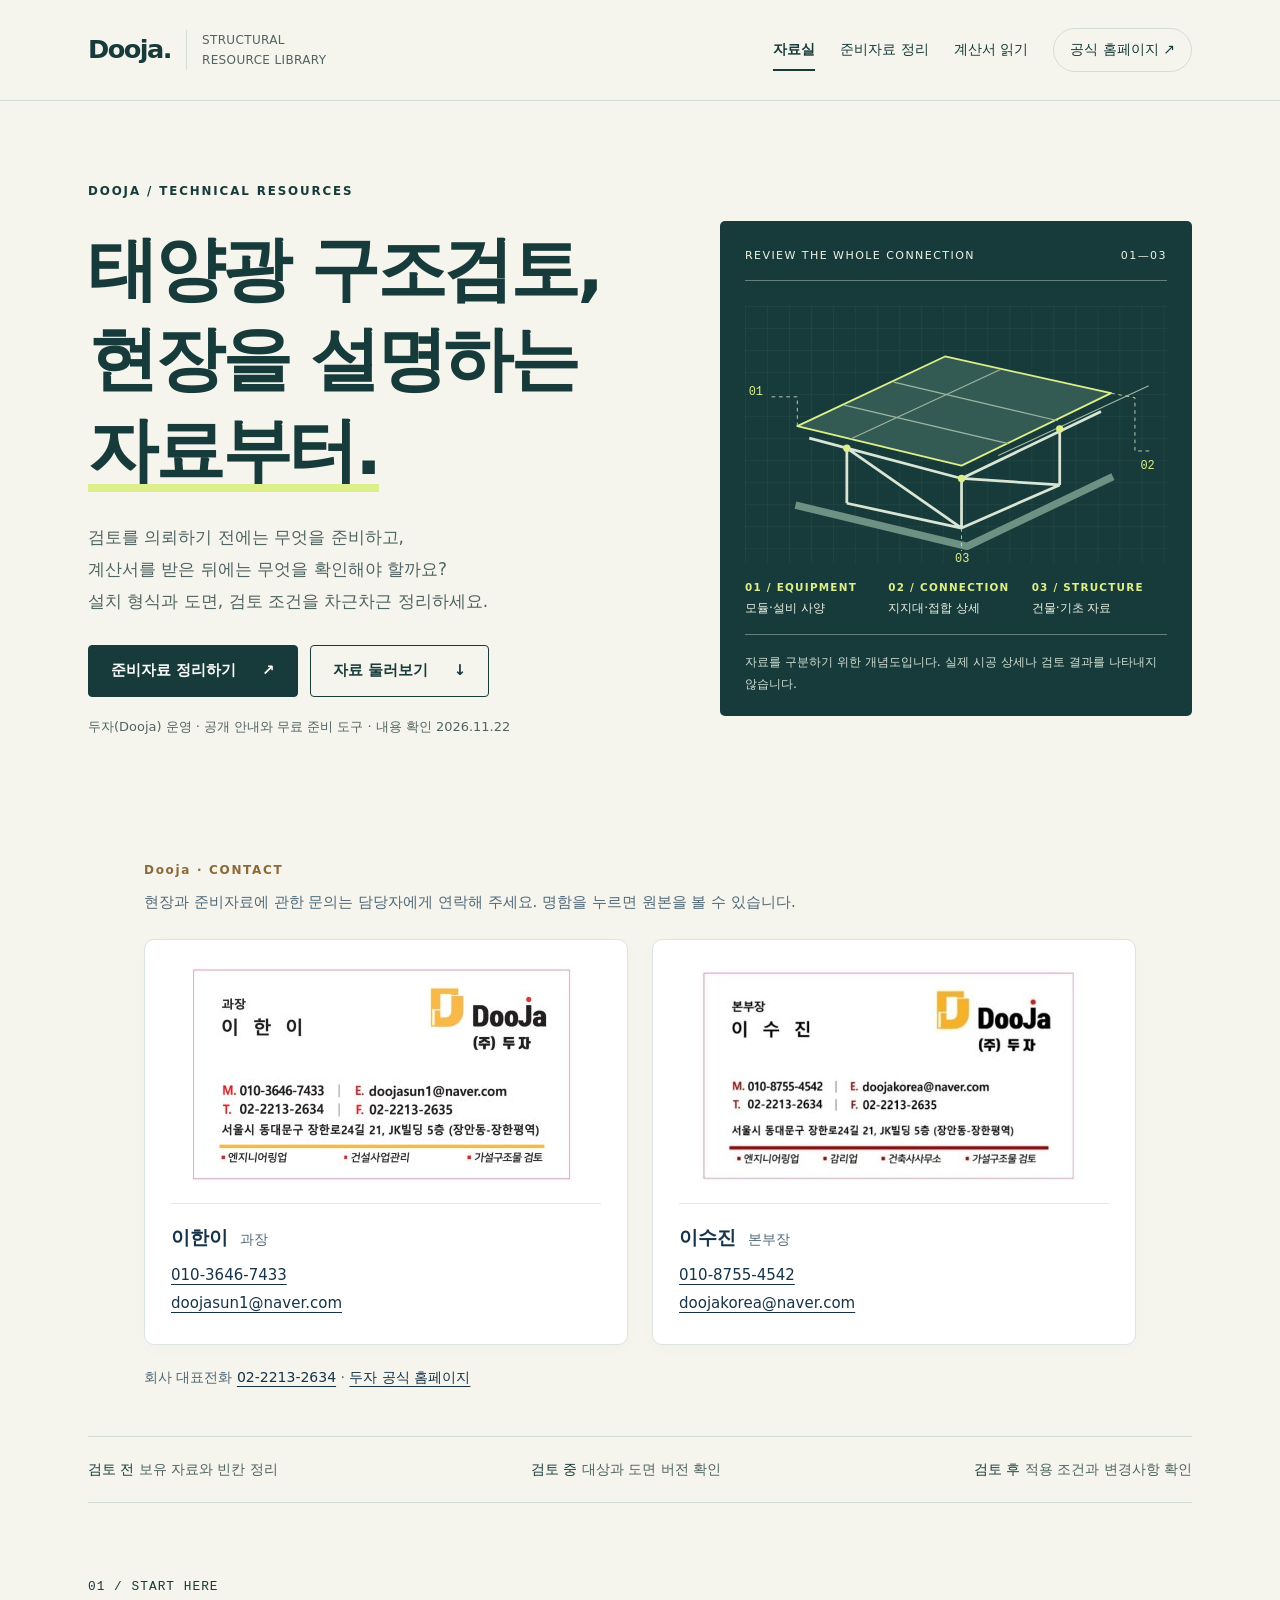
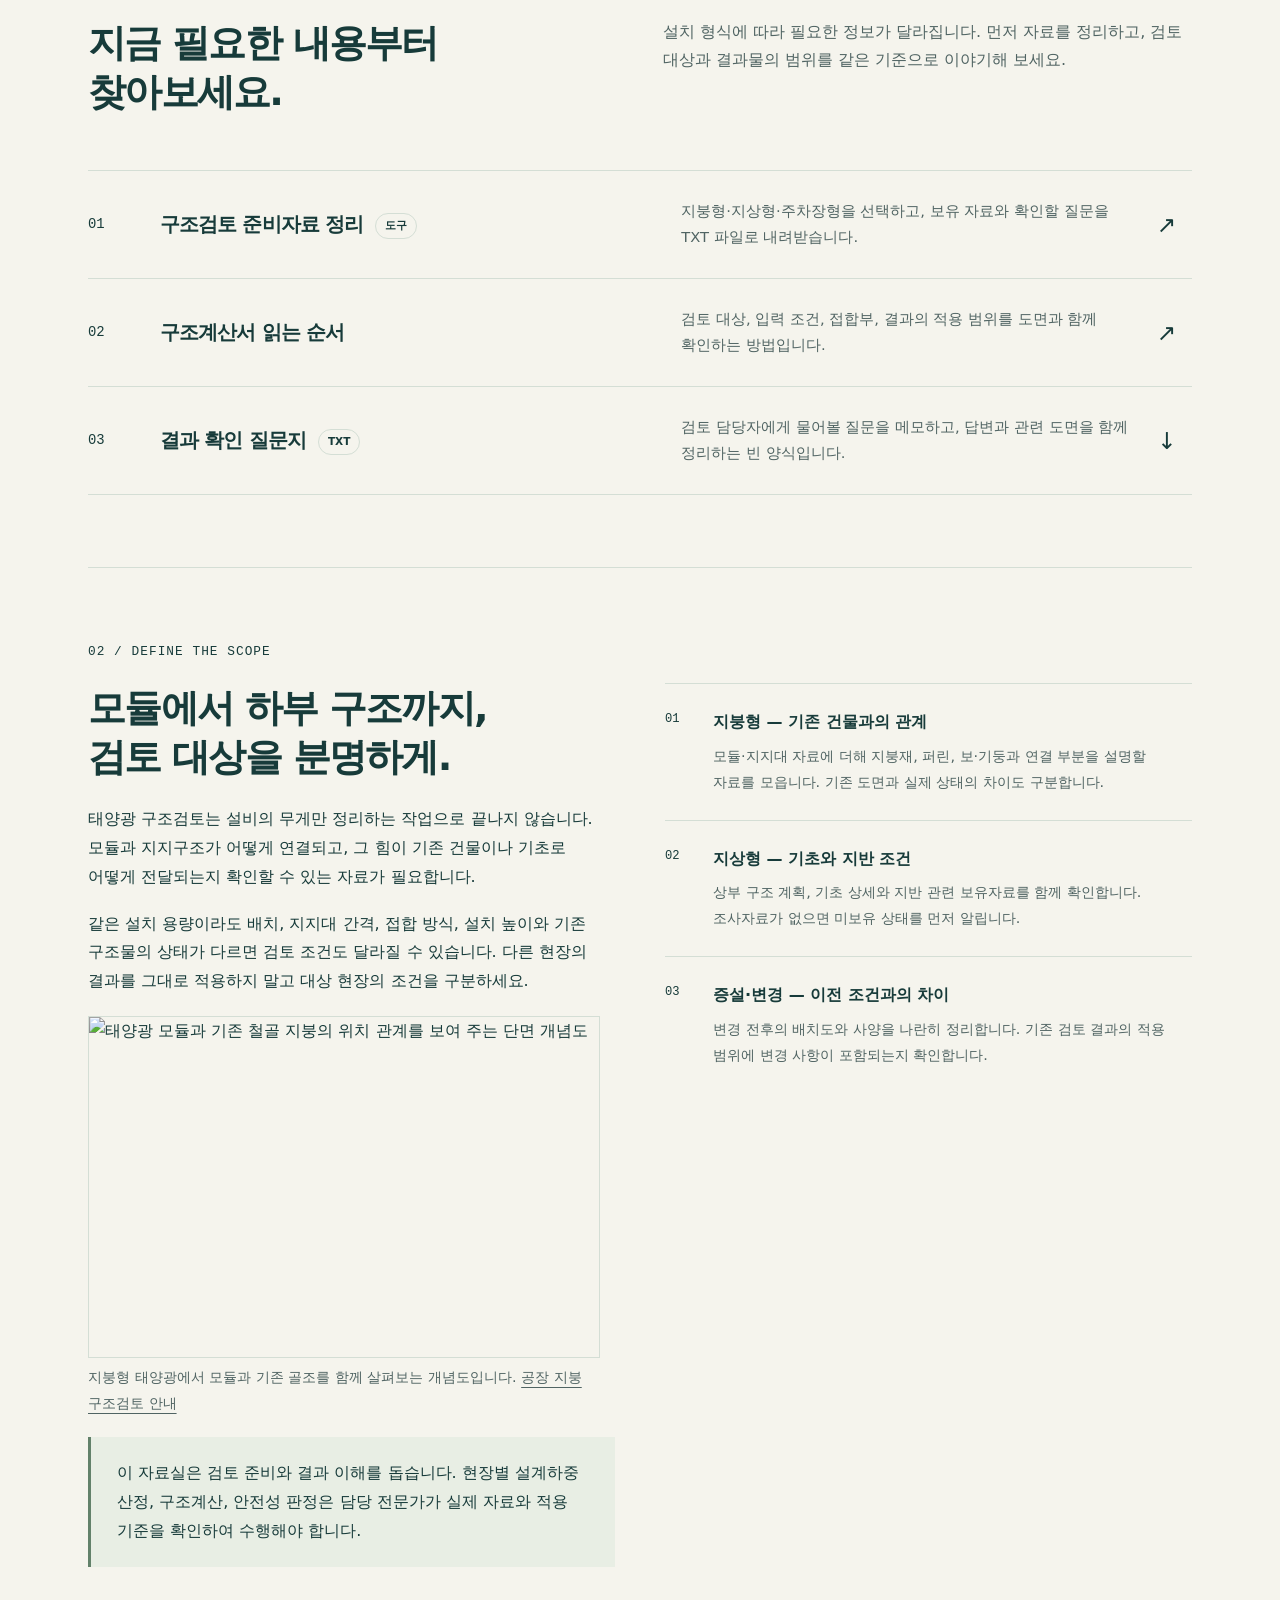
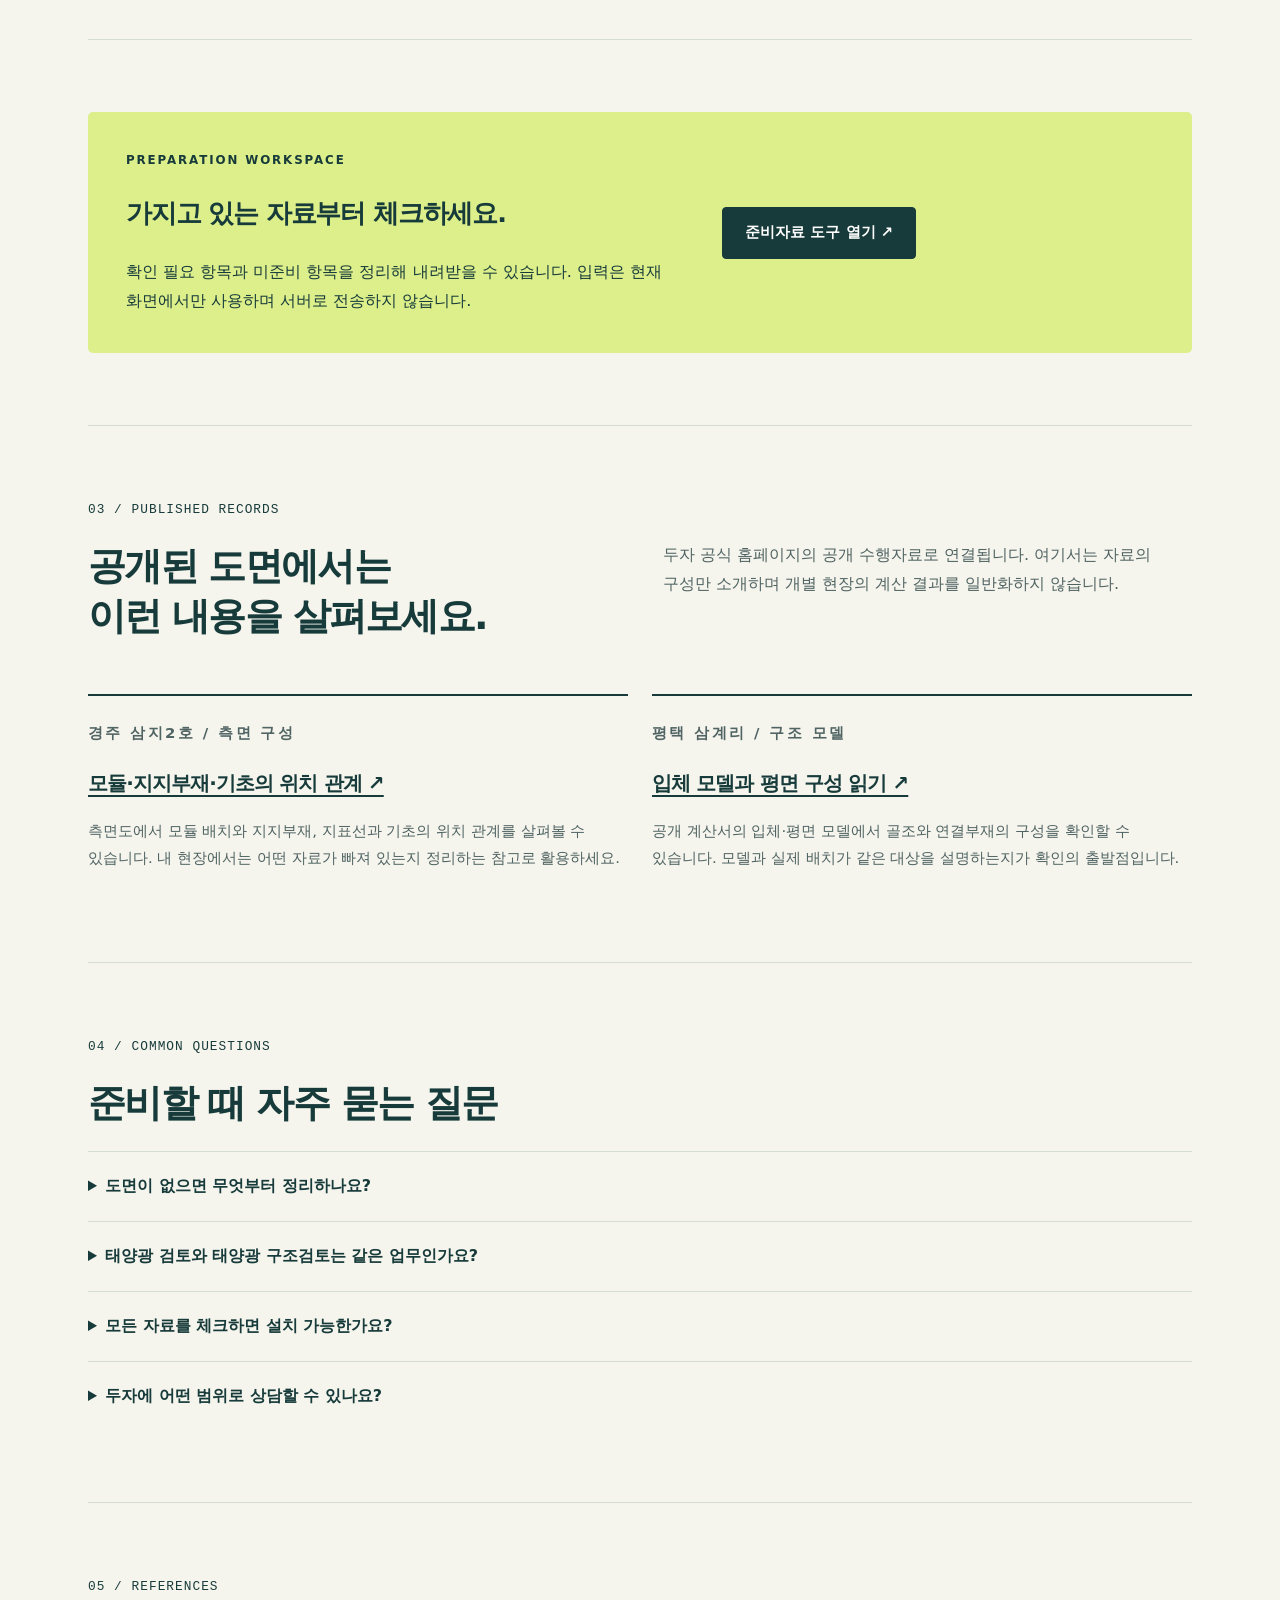
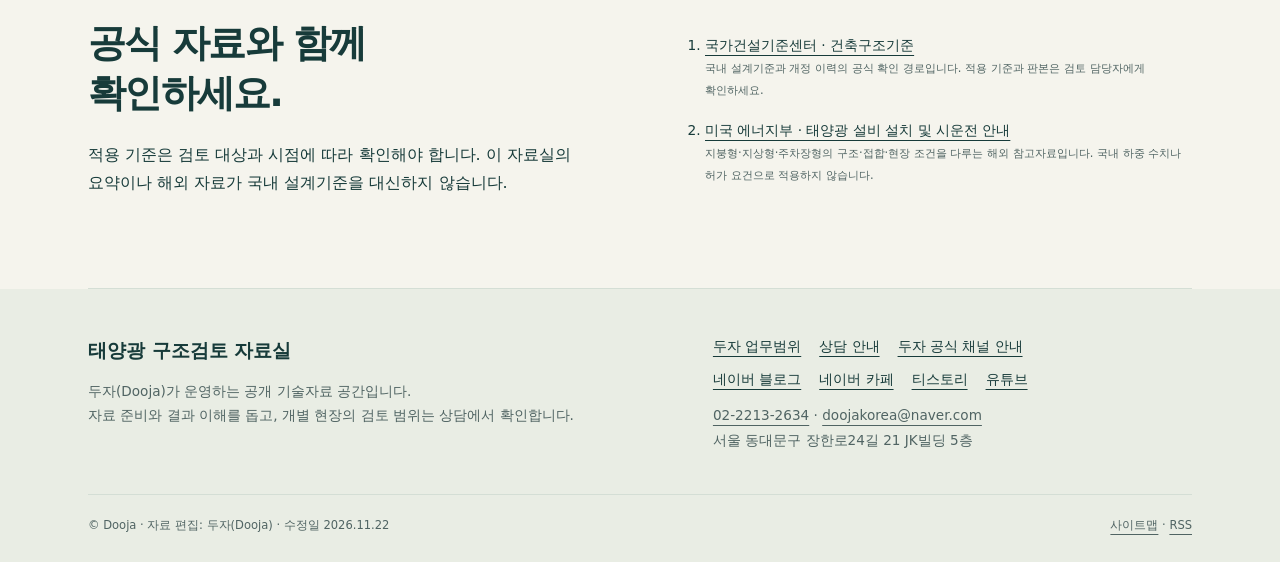
==== commit c0d6579c: "태양광 구조검토 자료에 주제별 이미지와 두자 공식 채널 연결" ====
--- a/index.html
+++ b/index.html
@@ -1,6 +1,6 @@
 <!doctype html>
-<html lang="ko"><head><meta charset="utf-8"><meta name="viewport" content="width=device-width, initial-scale=1"><title>태양광 구조검토 자료실 | 준비자료·구조계산서 | 두자</title><meta name="description" content="태양광 구조검토를 위한 지붕형·지상형·주차장형 준비자료 체크 도구와 구조계산서 확인 질문을 제공합니다. 두자(Dooja)가 운영하는 공개 기술자료실입니다."><link rel="canonical" href="https://solar.dooja.co.kr/"><meta name="robots" content="index,follow,max-image-preview:large"><meta name="theme-color" content="#173b3a"><meta property="og:type" content="website"><meta property="og:locale" content="ko_KR"><meta property="og:site_name" content="두자 태양광 구조검토 자료실"><meta property="og:title" content="태양광 구조검토 자료실 | 준비자료·구조계산서 | 두자"><meta property="og:description" content="태양광 구조검토를 위한 지붕형·지상형·주차장형 준비자료 체크 도구와 구조계산서 확인 질문을 제공합니다. 두자(Dooja)가 운영하는 공개 기술자료실입니다."><meta property="og:url" content="https://solar.dooja.co.kr/"><meta name="twitter:card" content="summary"><link rel="icon" href="assets/favicon.svg" type="image/svg+xml"><link rel="stylesheet" href="assets/site.css"><link rel="alternate" type="application/rss+xml" title="태양광 구조검토 자료실" href="https://solar.dooja.co.kr/feed.xml"><script type="application/ld+json">{"@context":"https://schema.org","@graph":[{"@type":"Organization","@id":"https://dooja.co.kr/#organization","name":"두자","alternateName":["Dooja"],"url":"https://dooja.co.kr/"},{"@type":"WebSite","@id":"https://solar.dooja.co.kr/#website","url":"https://solar.dooja.co.kr/","name":"태양광 구조검토 자료실 | 두자 Dooja","inLanguage":"ko-KR","publisher":{"@id":"https://dooja.co.kr/#organization"}},{"@type":"WebPage","@id":"https://solar.dooja.co.kr/#webpage","url":"https://solar.dooja.co.kr/","name":"태양광 구조검토 자료실 | 준비자료·구조계산서 | 두자","description":"태양광 구조검토를 위한 지붕형·지상형·주차장형 준비자료 체크 도구와 구조계산서 확인 질문을 제공합니다. 두자(Dooja)가 운영하는 공개 기술자료실입니다.","datePublished":"2026-10-25","dateModified":"2026-11-10","inLanguage":"ko-KR","isPartOf":{"@id":"https://solar.dooja.co.kr/#website"},"publisher":{"@id":"https://dooja.co.kr/#organization"},"author":{"@id":"https://dooja.co.kr/#organization"}},{"@type":"BreadcrumbList","itemListElement":[{"@type":"ListItem","position":1,"name":"태양광 구조검토 자료실","item":"https://solar.dooja.co.kr/"}]}]}</script><link rel="stylesheet" href="assets/contact-cards.css?v=20261026-top">
-</head><body><a class="skip" href="#main">본문 바로가기</a><header class="site-header"><div class="wrap header-inner"><a class="brand" href="https://dooja.co.kr/" aria-label="두자 공식 홈페이지로 이동"><strong>Dooja.</strong><span>STRUCTURAL<br>RESOURCE LIBRARY</span></a><nav class="nav" aria-label="주 메뉴"><a href="./" aria-current="page">자료실</a><a href="preparation.html">준비자료 정리</a><a href="report-reading.html">계산서 읽기</a><a class="external" href="https://dooja.co.kr/">공식 홈페이지 ↗</a></nav></div></header><main id="main"><div class="wrap"><section class="hero"><div><p class="eyebrow">Dooja / TECHNICAL RESOURCES</p><h1><span>태양광 구조검토,</span><span>현장을 설명하는</span><span class="accent-line">자료부터.</span></h1><p class="lead">검토를 의뢰하기 전에는 무엇을 준비하고,<br>계산서를 받은 뒤에는 무엇을 확인해야 할까요?<br>설치 형식과 도면, 검토 조건을 차근차근 정리하세요.</p><div class="button-row"><a class="button" href="preparation.html">준비자료 정리하기 <span aria-hidden="true">↗</span></a><a class="button secondary" href="#reading">자료 둘러보기 <span aria-hidden="true">↓</span></a></div><p class="small">두자(Dooja) 운영 · 공개 안내와 무료 준비 도구 · 내용 확인 2026.11.10</p></div><figure class="hero-art"><div class="art-label"><span>REVIEW THE WHOLE CONNECTION</span><span>01—03</span></div><svg viewBox="0 0 460 280" role="img" aria-labelledby="art-title art-desc"><title id="art-title">태양광 설비와 지지구조의 연결 개념</title><desc id="art-desc">모듈, 지지대와 접합부, 하부 구조를 각각 구분해 자료를 정리하는 개념도. 실제 시공 상세나 구조계산 모델이 아닙니다.</desc><defs><pattern id="grid" width="24" height="24" patternUnits="userSpaceOnUse"><path d="M24 0H0V24" fill="none" stroke="#315651" stroke-width=".6"/></pattern></defs><rect width="460" height="280" fill="url(#grid)"/><g fill="none" stroke-linejoin="round"><path d="M57 131 218 55 399 95 236 174Z" fill="#345b53" stroke="#ddef8b" stroke-width="2"/><path d="m108 108 179 42m-125-67 179 42M115 145 279 69m-3 94 164-76" stroke="#9db6a1" stroke-width="1.2"/><path d="M70 144 236 188 388 115M111 155v60m125-27v54m107-108v61M111 215l125 27 107-47m-232-40 125 87m0-54 107 7" stroke="#d9e5d5" stroke-width="3"/><path d="m55 217 187 45 159-76" stroke="#6d9183" stroke-width="8"/><path d="M57 131v-32H25m374-4 26 5v58h17M236 242v25" stroke="#c5d6bc" stroke-width="1" stroke-dasharray="4 4"/></g><g fill="#ddef8b" font-family="monospace" font-size="13"><text x="4" y="97">01</text><text x="431" y="178">02</text><text x="229" y="279">03</text></g><g fill="#ddef8b"><circle cx="111" cy="155" r="4"/><circle cx="236" cy="188" r="4"/><circle cx="343" cy="134" r="4"/></g></svg><div class="legend"><span><b>01 / EQUIPMENT</b>모듈·설비 사양</span><span><b>02 / CONNECTION</b>지지대·접합 상세</span><span><b>03 / STRUCTURE</b>건물·기초 자료</span></div><figcaption>자료를 구분하기 위한 개념도입니다. 실제 시공 상세나 검토 결과를 나타내지 않습니다.</figcaption></figure></section><!-- DOOJA_CONTACT_CARDS_START -->
+<html lang="ko"><head><meta charset="utf-8"><meta name="viewport" content="width=device-width, initial-scale=1"><title>태양광 구조검토 자료실 | 준비자료·구조계산서 | 두자</title><meta name="description" content="태양광 구조검토를 위한 지붕형·지상형·주차장형 준비자료 체크 도구와 구조계산서 확인 질문을 제공합니다. 두자(Dooja)가 운영하는 공개 기술자료실입니다."><link rel="canonical" href="https://solar.dooja.co.kr/"><meta name="robots" content="index,follow,max-image-preview:large"><meta name="theme-color" content="#173b3a"><meta property="og:type" content="website"><meta property="og:locale" content="ko_KR"><meta property="og:site_name" content="두자 태양광 구조검토 자료실"><meta property="og:title" content="태양광 구조검토 자료실 | 준비자료·구조계산서 | 두자"><meta property="og:description" content="태양광 구조검토를 위한 지붕형·지상형·주차장형 준비자료 체크 도구와 구조계산서 확인 질문을 제공합니다. 두자(Dooja)가 운영하는 공개 기술자료실입니다."><meta property="og:url" content="https://solar.dooja.co.kr/"><meta property="og:image" content="https://dooja.co.kr/assets/images/dooja-rooftop-solar-structural-review.webp"><meta property="og:image:type" content="image/webp"><meta property="og:image:width" content="1536"><meta property="og:image:height" content="1024"><meta property="og:image:alt" content="태양광 모듈과 기존 철골 지붕의 위치 관계를 보여 주는 단면 개념도"><meta name="twitter:card" content="summary_large_image"><meta name="twitter:image" content="https://dooja.co.kr/assets/images/dooja-rooftop-solar-structural-review.webp"><meta name="twitter:image:alt" content="태양광 모듈과 기존 철골 지붕의 위치 관계를 보여 주는 단면 개념도"><link rel="icon" href="assets/favicon.svg" type="image/svg+xml"><link rel="stylesheet" href="assets/site.css"><link rel="alternate" type="application/rss+xml" title="태양광 구조검토 자료실" href="https://solar.dooja.co.kr/feed.xml"><script type="application/ld+json">{"@context":"https://schema.org","@graph":[{"@type":"Organization","@id":"https://dooja.co.kr/#organization","name":"두자","alternateName":["Dooja"],"url":"https://dooja.co.kr/","sameAs":["https://blog.naver.com/doojasun1","https://cafe.naver.com/dujaconstruction","https://info46145.tistory.com/","https://www.youtube.com/@dooja-solar"]},{"@type":"WebSite","@id":"https://solar.dooja.co.kr/#website","url":"https://solar.dooja.co.kr/","name":"태양광 구조검토 자료실 | 두자 Dooja","inLanguage":"ko-KR","publisher":{"@id":"https://dooja.co.kr/#organization"}},{"@type":["WebPage","CollectionPage"],"@id":"https://solar.dooja.co.kr/#webpage","url":"https://solar.dooja.co.kr/","name":"태양광 구조검토 자료실 | 준비자료·구조계산서 | 두자","description":"태양광 구조검토를 위한 지붕형·지상형·주차장형 준비자료 체크 도구와 구조계산서 확인 질문을 제공합니다. 두자(Dooja)가 운영하는 공개 기술자료실입니다.","datePublished":"2026-10-25","dateModified":"2026-11-22","inLanguage":"ko-KR","isPartOf":{"@id":"https://solar.dooja.co.kr/#website"},"publisher":{"@id":"https://dooja.co.kr/#organization"},"author":{"@id":"https://dooja.co.kr/#organization"},"primaryImageOfPage":{"@type":"ImageObject","contentUrl":"https://dooja.co.kr/assets/images/dooja-rooftop-solar-structural-review.webp","url":"https://dooja.co.kr/assets/images/dooja-rooftop-solar-structural-review.webp","width":1536,"height":1024,"caption":"태양광 모듈과 기존 철골 지붕의 위치 관계를 보여 주는 단면 개념도"},"hasPart":[{"@id":"https://solar.dooja.co.kr/preparation.html#webpage"},{"@id":"https://solar.dooja.co.kr/report-reading.html#webpage"}]},{"@type":"BreadcrumbList","itemListElement":[{"@type":"ListItem","position":1,"name":"태양광 구조검토 자료실","item":"https://solar.dooja.co.kr/"}]}]}</script><link rel="stylesheet" href="assets/contact-cards.css?v=20261026-top">
+</head><body><a class="skip" href="#main">본문 바로가기</a><header class="site-header"><div class="wrap header-inner"><a class="brand" href="https://dooja.co.kr/" aria-label="두자 공식 홈페이지로 이동"><strong>Dooja.</strong><span>STRUCTURAL<br>RESOURCE LIBRARY</span></a><nav class="nav" aria-label="주 메뉴"><a href="./" aria-current="page">자료실</a><a href="preparation.html">준비자료 정리</a><a href="report-reading.html">계산서 읽기</a><a class="external" href="https://dooja.co.kr/">공식 홈페이지 ↗</a></nav></div></header><main id="main"><div class="wrap"><section class="hero"><div><p class="eyebrow">Dooja / TECHNICAL RESOURCES</p><h1><span>태양광 구조검토,</span><span>현장을 설명하는</span><span class="accent-line">자료부터.</span></h1><p class="lead">검토를 의뢰하기 전에는 무엇을 준비하고,<br>계산서를 받은 뒤에는 무엇을 확인해야 할까요?<br>설치 형식과 도면, 검토 조건을 차근차근 정리하세요.</p><div class="button-row"><a class="button" href="preparation.html">준비자료 정리하기 <span aria-hidden="true">↗</span></a><a class="button secondary" href="#reading">자료 둘러보기 <span aria-hidden="true">↓</span></a></div><p class="small">두자(Dooja) 운영 · 공개 안내와 무료 준비 도구 · 내용 확인 2026.11.22</p></div><figure class="hero-art"><div class="art-label"><span>REVIEW THE WHOLE CONNECTION</span><span>01—03</span></div><svg viewBox="0 0 460 280" role="img" aria-labelledby="art-title art-desc"><title id="art-title">태양광 설비와 지지구조의 연결 개념</title><desc id="art-desc">모듈, 지지대와 접합부, 하부 구조를 각각 구분해 자료를 정리하는 개념도. 실제 시공 상세나 구조계산 모델이 아닙니다.</desc><defs><pattern id="grid" width="24" height="24" patternUnits="userSpaceOnUse"><path d="M24 0H0V24" fill="none" stroke="#315651" stroke-width=".6"/></pattern></defs><rect width="460" height="280" fill="url(#grid)"/><g fill="none" stroke-linejoin="round"><path d="M57 131 218 55 399 95 236 174Z" fill="#345b53" stroke="#ddef8b" stroke-width="2"/><path d="m108 108 179 42m-125-67 179 42M115 145 279 69m-3 94 164-76" stroke="#9db6a1" stroke-width="1.2"/><path d="M70 144 236 188 388 115M111 155v60m125-27v54m107-108v61M111 215l125 27 107-47m-232-40 125 87m0-54 107 7" stroke="#d9e5d5" stroke-width="3"/><path d="m55 217 187 45 159-76" stroke="#6d9183" stroke-width="8"/><path d="M57 131v-32H25m374-4 26 5v58h17M236 242v25" stroke="#c5d6bc" stroke-width="1" stroke-dasharray="4 4"/></g><g fill="#ddef8b" font-family="monospace" font-size="13"><text x="4" y="97">01</text><text x="431" y="178">02</text><text x="229" y="279">03</text></g><g fill="#ddef8b"><circle cx="111" cy="155" r="4"/><circle cx="236" cy="188" r="4"/><circle cx="343" cy="134" r="4"/></g></svg><div class="legend"><span><b>01 / EQUIPMENT</b>모듈·설비 사양</span><span><b>02 / CONNECTION</b>지지대·접합 상세</span><span><b>03 / STRUCTURE</b>건물·기초 자료</span></div><figcaption>자료를 구분하기 위한 개념도입니다. 실제 시공 상세나 검토 결과를 나타내지 않습니다.</figcaption></figure></section><!-- DOOJA_CONTACT_CARDS_START -->
 <section class="dooja-card-panel" id="dooja-contact-cards" aria-label="담당자 연락처">
   <div class="dooja-card-heading"><p class="dooja-card-eyebrow">Dooja · CONTACT</p><p>현장과 준비자료에 관한 문의는 담당자에게 연락해 주세요. 명함을 누르면 원본을 볼 수 있습니다.</p></div>
   <div class="dooja-card-pair">
@@ -18,10 +18,11 @@
 <!-- DOOJA_CONTACT_CARDS_END -->
 <div class="facts-strip"><div>검토 전 <span>보유 자료와 빈칸 정리</span></div><div>검토 중 <span>대상과 도면 버전 확인</span></div><div>검토 후 <span>적용 조건과 변경사항 확인</span></div></div>
 <section class="section" id="reading"><p class="section-number">01 / START HERE</p><div class="section-header"><h2>지금 필요한 내용부터<br>찾아보세요.</h2><p>설치 형식에 따라 필요한 정보가 달라집니다. 먼저 자료를 정리하고, 검토 대상과 결과물의 범위를 같은 기준으로 이야기해 보세요.</p></div><ul class="reading-list"><li><span class="number">01</span><h3><a href="preparation.html">구조검토 준비자료 정리 <span class="tag">도구</span></a></h3><p>지붕형·지상형·주차장형을 선택하고, 보유 자료와 확인할 질문을 TXT 파일로 내려받습니다.</p><span class="arrow" aria-hidden="true">↗</span></li><li><span class="number">02</span><h3><a href="report-reading.html">구조계산서 읽는 순서</a></h3><p>검토 대상, 입력 조건, 접합부, 결과의 적용 범위를 도면과 함께 확인하는 방법입니다.</p><span class="arrow" aria-hidden="true">↗</span></li><li><span class="number">03</span><h3><a href="downloads/report-questions.txt" download>결과 확인 질문지 <span class="tag">TXT</span></a></h3><p>검토 담당자에게 물어볼 질문을 메모하고, 답변과 관련 도면을 함께 정리하는 빈 양식입니다.</p><span class="arrow" aria-hidden="true">↓</span></li></ul></section>
-<section class="section" id="scope"><p class="section-number">02 / DEFINE THE SCOPE</p><div class="split"><div class="prose"><h2>모듈에서 하부 구조까지,<br>검토 대상을 분명하게.</h2><p>태양광 구조검토는 설비의 무게만 정리하는 작업으로 끝나지 않습니다. 모듈과 지지구조가 어떻게 연결되고, 그 힘이 기존 건물이나 기초로 어떻게 전달되는지 확인할 수 있는 자료가 필요합니다.</p><p>같은 설치 용량이라도 배치, 지지대 간격, 접합 방식, 설치 높이와 기존 구조물의 상태가 다르면 검토 조건도 달라질 수 있습니다. 다른 현장의 결과를 그대로 적용하지 말고 대상 현장의 조건을 구분하세요.</p><div class="callout"><p>이 자료실은 검토 준비와 결과 이해를 돕습니다. 현장별 설계하중 산정, 구조계산, 안전성 판정은 담당 전문가가 실제 자료와 적용 기준을 확인하여 수행해야 합니다.</p></div></div><ol class="steps"><li><strong>지붕형 — 기존 건물과의 관계</strong><p>모듈·지지대 자료에 더해 지붕재, 퍼린, 보·기둥과 연결 부분을 설명할 자료를 모읍니다. 기존 도면과 실제 상태의 차이도 구분합니다.</p></li><li><strong>지상형 — 기초와 지반 조건</strong><p>상부 구조 계획, 기초 상세와 지반 관련 보유자료를 함께 확인합니다. 조사자료가 없으면 미보유 상태를 먼저 알립니다.</p></li><li><strong>증설·변경 — 이전 조건과의 차이</strong><p>변경 전후의 배치도와 사양을 나란히 정리합니다. 기존 검토 결과의 적용 범위에 변경 사항이 포함되는지 확인합니다.</p></li></ol></div></section>
+<section class="section" id="scope"><p class="section-number">02 / DEFINE THE SCOPE</p><div class="split"><div class="prose"><h2>모듈에서 하부 구조까지,<br>검토 대상을 분명하게.</h2><p>태양광 구조검토는 설비의 무게만 정리하는 작업으로 끝나지 않습니다. 모듈과 지지구조가 어떻게 연결되고, 그 힘이 기존 건물이나 기초로 어떻게 전달되는지 확인할 수 있는 자료가 필요합니다.</p><p>같은 설치 용량이라도 배치, 지지대 간격, 접합 방식, 설치 높이와 기존 구조물의 상태가 다르면 검토 조건도 달라질 수 있습니다. 다른 현장의 결과를 그대로 적용하지 말고 대상 현장의 조건을 구분하세요.</p><figure class="resource-example"><img src="https://dooja.co.kr/assets/images/dooja-rooftop-solar-structural-review-640.webp" alt="태양광 모듈과 기존 철골 지붕의 위치 관계를 보여 주는 단면 개념도" width="1536" height="1024" loading="lazy" decoding="async"><figcaption>지붕형 태양광에서 모듈과 기존 골조를 함께 살펴보는 개념도입니다. <a href="https://dooja.co.kr/solar-structural-review/roof-solar-review">공장 지붕 구조검토 안내</a></figcaption></figure><div class="callout"><p>이 자료실은 검토 준비와 결과 이해를 돕습니다. 현장별 설계하중 산정, 구조계산, 안전성 판정은 담당 전문가가 실제 자료와 적용 기준을 확인하여 수행해야 합니다.</p></div></div><ol class="steps"><li><strong>지붕형 — 기존 건물과의 관계</strong><p>모듈·지지대 자료에 더해 지붕재, 퍼린, 보·기둥과 연결 부분을 설명할 자료를 모읍니다. 기존 도면과 실제 상태의 차이도 구분합니다.</p></li><li><strong>지상형 — 기초와 지반 조건</strong><p>상부 구조 계획, 기초 상세와 지반 관련 보유자료를 함께 확인합니다. 조사자료가 없으면 미보유 상태를 먼저 알립니다.</p></li><li><strong>증설·변경 — 이전 조건과의 차이</strong><p>변경 전후의 배치도와 사양을 나란히 정리합니다. 기존 검토 결과의 적용 범위에 변경 사항이 포함되는지 확인합니다.</p></li></ol></div></section>
 <section class="section"><div class="resource-band"><div><p class="eyebrow">PREPARATION WORKSPACE</p><h3>가지고 있는 자료부터 체크하세요.</h3><p>확인 필요 항목과 미준비 항목을 정리해 내려받을 수 있습니다. 입력은 현재 화면에서만 사용하며 서버로 전송하지 않습니다.</p></div><div class="button-row"><a class="button" href="preparation.html">준비자료 도구 열기 ↗</a></div></div></section>
 <section class="section" id="published-records"><p class="section-number">03 / PUBLISHED RECORDS</p><div class="section-header"><h2>공개된 도면에서는<br>이런 내용을 살펴보세요.</h2><p>두자 공식 홈페이지의 공개 수행자료로 연결됩니다. 여기서는 자료의 구성만 소개하며 개별 현장의 계산 결과를 일반화하지 않습니다.</p></div><div class="related"><article><p class="eyebrow">경주 삼지2호 / 측면 구성</p><h3><a href="https://dooja.co.kr/projects/samji2-solar">모듈·지지부재·기초의 위치 관계 ↗</a></h3><p>측면도에서 모듈 배치와 지지부재, 지표선과 기초의 위치 관계를 살펴볼 수 있습니다. 내 현장에서는 어떤 자료가 빠져 있는지 정리하는 참고로 활용하세요.</p></article><article><p class="eyebrow">평택 삼계리 / 구조 모델</p><h3><a href="https://dooja.co.kr/projects/samgye-solar">입체 모델과 평면 구성 읽기 ↗</a></h3><p>공개 계산서의 입체·평면 모델에서 골조와 연결부재의 구성을 확인할 수 있습니다. 모델과 실제 배치가 같은 대상을 설명하는지가 확인의 출발점입니다.</p></article></div></section>
 <section class="section" id="questions"><p class="section-number">04 / COMMON QUESTIONS</p><h2>준비할 때 자주 묻는 질문</h2><details><summary>도면이 없으면 무엇부터 정리하나요?</summary><p>설치 위치, 설비 사양, 안전하게 촬영할 수 있는 현장사진과 보수 이력을 먼저 정리하고 도면 미보유 사실을 알리세요. 기존 자료 확보, 현장조사 또는 도면 작성이 어느 정도 필요한지는 담당자와 범위를 정합니다.</p></details><details><summary>태양광 검토와 태양광 구조검토는 같은 업무인가요?</summary><p>태양광 검토라는 말은 설치 조건, 발전량, 전기 연결, 공사 범위 등을 함께 뜻할 수 있습니다. 구조검토는 구조 안전과 관련된 대상을 다룹니다. 의뢰할 때 어떤 검토와 결과물이 필요한지 구체적으로 구분하세요.</p></details><details><summary>모든 자료를 체크하면 설치 가능한가요?</summary><p>체크 도구는 보유 자료 목록을 정리할 뿐 안전 여부를 판단하지 않습니다. 자료의 적정성, 실제 현장과의 일치 여부, 설계 기준과 검토 결과는 별도로 확인해야 합니다.</p></details><details><summary>두자에 어떤 범위로 상담할 수 있나요?</summary><p>두자(Dooja)의 <a href="https://dooja.co.kr/services/solar-structural-review">태양광 구조검토 업무 안내</a>에서 준비자료와 진행 순서를 확인할 수 있습니다. 구체적인 대상, 결과물과 일정은 보유 자료를 기준으로 협의합니다.</p></details></section>
-<section class="section" id="sources"><p class="section-number">05 / REFERENCES</p><div class="split"><div><h2>공식 자료와 함께<br>확인하세요.</h2><p>적용 기준은 검토 대상과 시점에 따라 확인해야 합니다. 이 자료실의 요약이나 해외 자료가 국내 설계기준을 대신하지 않습니다.</p></div><ol class="source-list"><li><a href="https://www.kcsc.re.kr/standardCode/list/102041">국가건설기준센터 · 건축구조기준</a><small>국내 설계기준과 개정 이력의 공식 확인 경로입니다. 적용 기준과 판본은 검토 담당자에게 확인하세요.</small></li><li><a href="https://www.energy.gov/cmei/femp/life-cycle-photovoltaic-systems-install-and-commission-photovoltaic-system">미국 에너지부 · 태양광 설비 설치 및 시운전 안내</a><small>지붕형·지상형·주차장형의 구조·접합·현장 조건을 다루는 해외 참고자료입니다. 국내 하중 수치나 허가 요건으로 적용하지 않습니다.</small></li></ol></div></section></div></main><footer class="site-footer"><div class="wrap"><div class="footer-top"><div><strong>태양광 구조검토 자료실</strong><p>두자(Dooja)가 운영하는 공개 기술자료 공간입니다.<br>자료 준비와 결과 이해를 돕고, 개별 현장의 검토 범위는 상담에서 확인합니다.</p></div><div><div class="footer-links"><a href="https://dooja.co.kr/services/solar-structural-review">두자 업무범위</a><a href="https://dooja.co.kr/#contact">상담 안내</a><a href="https://blog.naver.com/doojasun1">공식 블로그</a></div><p><a href="tel:0222132634">02-2213-2634</a> · <a href="mailto:doojakorea@naver.com">doojakorea@naver.com</a><br>서울 동대문구 장한로24길 21 JK빌딩 5층</p></div></div><div class="footer-bottom"><span>© Dooja · 자료 편집: 두자(Dooja) · 수정일 2026.11.10</span><span><a href="sitemap.xml">사이트맵</a> · <a href="feed.xml">RSS</a></span></div></div></footer></body></html>
+<section class="section" id="sources"><p class="section-number">05 / REFERENCES</p><div class="split"><div><h2>공식 자료와 함께<br>확인하세요.</h2><p>적용 기준은 검토 대상과 시점에 따라 확인해야 합니다. 이 자료실의 요약이나 해외 자료가 국내 설계기준을 대신하지 않습니다.</p></div><ol class="source-list"><li><a href="https://www.kcsc.re.kr/standardCode/list/102041">국가건설기준센터 · 건축구조기준</a><small>국내 설계기준과 개정 이력의 공식 확인 경로입니다. 적용 기준과 판본은 검토 담당자에게 확인하세요.</small></li><li><a href="https://www.energy.gov/cmei/femp/life-cycle-photovoltaic-systems-install-and-commission-photovoltaic-system">미국 에너지부 · 태양광 설비 설치 및 시운전 안내</a><small>지붕형·지상형·주차장형의 구조·접합·현장 조건을 다루는 해외 참고자료입니다. 국내 하중 수치나 허가 요건으로 적용하지 않습니다.</small></li></ol></div></section></div></main><footer class="site-footer"><div class="wrap"><div class="footer-top"><div><strong>태양광 구조검토 자료실</strong><p>두자(Dooja)가 운영하는 공개 기술자료 공간입니다.<br>자료 준비와 결과 이해를 돕고, 개별 현장의 검토 범위는 상담에서 확인합니다.</p></div><div><div class="footer-links"><a href="https://dooja.co.kr/services/solar-structural-review">두자 업무범위</a><a href="https://dooja.co.kr/#contact">상담 안내</a><a href="https://dooja.co.kr/company#official-channels">두자 공식 채널 안내</a></div>
+<nav class="footer-links resource-channels" aria-label="두자 공식 채널"><a href="https://blog.naver.com/doojasun1">네이버 블로그</a><a href="https://cafe.naver.com/dujaconstruction">네이버 카페</a><a href="https://info46145.tistory.com/">티스토리</a><a href="https://www.youtube.com/@dooja-solar">유튜브</a></nav><p><a href="tel:0222132634">02-2213-2634</a> · <a href="mailto:doojakorea@naver.com">doojakorea@naver.com</a><br>서울 동대문구 장한로24길 21 JK빌딩 5층</p></div></div><div class="footer-bottom"><span>© Dooja · 자료 편집: 두자(Dooja) · 수정일 2026.11.22</span><span><a href="sitemap.xml">사이트맵</a> · <a href="feed.xml">RSS</a></span></div></div></footer></body></html>
 
 
--- a/assets/site.css
+++ b/assets/site.css
@@ -1 +1,8 @@
 :root{--ink:#173b3a;--muted:#506463;--paper:#f5f4ed;--white:#fff;--line:#d4ded5;--lime:#ddef8b;--soft:#e8eee4;--max:1160px;color-scheme:light}*{box-sizing:border-box}html{scroll-behavior:smooth;scroll-padding-top:28px}body{margin:0;background:var(--paper);color:var(--ink);font-family:system-ui,-apple-system,BlinkMacSystemFont,"Segoe UI","Apple SD Gothic Neo","Noto Sans KR",sans-serif;line-height:1.8;word-break:keep-all;overflow-wrap:anywhere}a{color:inherit;text-underline-offset:5px}button,input,select,textarea{font:inherit}button,a,input,select,textarea{touch-action:manipulation}button{cursor:pointer}a:focus-visible,button:focus-visible,input:focus-visible,select:focus-visible,summary:focus-visible{outline:3px solid #216a5c;outline-offset:5px}h1,h2,h3,p{margin-top:0}h1,h2,h3{line-height:1.28;letter-spacing:-.045em}h1{font-size:clamp(2.35rem,5.5vw,4.6rem);margin-bottom:26px;font-weight:750}h2{font-size:clamp(1.8rem,3vw,2.5rem);margin-bottom:24px}h3{font-size:1.25rem;line-height:1.5}p{margin-bottom:18px}.wrap{max-width:var(--max);margin:auto;padding:0 28px}.skip{position:absolute;left:20px;top:-100px;background:var(--lime);padding:12px;z-index:10}.skip:focus{top:10px}.site-header{border-bottom:1px solid var(--line)}.header-inner{display:flex;align-items:center;justify-content:space-between;gap:30px;min-height:100px}.brand{text-decoration:none;display:flex;align-items:center;gap:15px;line-height:1.15}.brand strong{font-size:1.6rem;letter-spacing:-.06em}.brand span{padding-left:15px;border-left:1px solid var(--line);font-size:.75rem;color:var(--muted);line-height:1.7;letter-spacing:.03em}.nav{display:flex;gap:25px;align-items:center;font-size:.88rem}.nav a{text-decoration:none;padding:8px 0}.nav a[aria-current=page]{box-shadow:inset 0 -2px var(--ink);font-weight:700}.nav .external{border:1px solid var(--line);border-radius:30px;padding:8px 16px}.eyebrow{font-size:.74rem;text-transform:uppercase;letter-spacing:.16em;font-weight:750;margin-bottom:22px}.hero{padding:80px 0 72px;display:grid;grid-template-columns:1.1fr .9fr;gap:55px;align-items:center}.hero .lead{font-size:1.06rem;max-width:540px;color:var(--muted);line-height:1.9}.hero h1 span{display:block}.accent-line{text-decoration:underline;text-decoration-color:var(--lime);text-decoration-thickness:8px;text-underline-offset:10px}.button-row{display:flex;gap:12px;flex-wrap:wrap;margin:28px 0 18px}.button{border:1px solid var(--ink);background:var(--ink);color:white;display:inline-flex;align-items:center;justify-content:center;gap:26px;padding:12px 22px;border-radius:4px;text-decoration:none;font-size:.93rem;font-weight:650;line-height:1.7}.button:hover{background:#28534f}.button.secondary{color:var(--ink);background:transparent}.button.secondary:hover{background:var(--soft)}.small{font-size:.81rem;color:var(--muted)}.hero-art{margin:0;background:var(--ink);padding:25px 25px 20px;color:#ecf2e5;position:relative;border-radius:5px}.art-label{display:flex;justify-content:space-between;font-size:.69rem;letter-spacing:.13em;border-bottom:1px solid #66817d;padding-bottom:14px}.hero-art svg{width:100%;display:block;margin:25px 0 15px;height:auto}.hero-art figcaption{border-top:1px solid #66817d;padding-top:16px;font-size:.78rem;color:#d0dfd4}.legend{display:grid;grid-template-columns:repeat(3,1fr);gap:8px;font-size:.77rem;margin-bottom:15px}.legend b{display:block;font-size:.65rem;color:var(--lime);letter-spacing:.12em}.facts-strip{display:flex;justify-content:space-between;gap:22px;padding:20px 0;border-top:1px solid var(--line);border-bottom:1px solid var(--line);font-size:.86rem}.facts-strip span{color:var(--muted)}.section{padding:72px 0;border-bottom:1px solid var(--line)}.section-header{display:grid;grid-template-columns:1fr 1fr;gap:45px;align-items:start;margin-bottom:30px}.section-header p{color:var(--muted)}.section-number{font-family:ui-monospace,monospace;font-size:.8rem;letter-spacing:.08em;margin-bottom:20px}.reading-list{margin:0;padding:0;list-style:none;border-top:1px solid var(--line)}.reading-list>li{display:grid;grid-template-columns:52px 1.1fr 1fr 35px;gap:20px;align-items:center;padding:27px 0;border-bottom:1px solid var(--line)}.reading-list .number{font-family:ui-monospace,monospace;font-size:.87rem}.reading-list h3{margin:0}.reading-list a{text-decoration:none}.reading-list a:hover{text-decoration:underline}.reading-list p{margin:0;color:var(--muted);font-size:.92rem}.tag{font-size:.66rem;border:1px solid var(--line);border-radius:20px;padding:4px 9px;vertical-align:middle;font-weight:600;letter-spacing:0;white-space:nowrap;display:inline-block;margin-left:6px}.reading-list .arrow{font-size:1.45rem}.split{display:grid;grid-template-columns:1fr 1fr;gap:50px}.prose p,.prose li{max-width:72ch}.prose ul,.prose ol{padding-left:23px}.prose li{margin-bottom:12px}.callout{padding:22px 26px;background:var(--soft);border-left:3px solid #62816a}.callout p:last-child{margin:0}.steps{counter-reset:step;margin:0;padding:0;list-style:none}.steps li{padding:24px 0 24px 48px;border-top:1px solid var(--line);position:relative}.steps li:before{counter-increment:step;content:"0" counter(step);position:absolute;left:0;top:25px;font-family:ui-monospace,monospace;font-size:.76rem}.steps strong{display:block;margin-bottom:7px}.steps p{color:var(--muted);font-size:.9rem;margin:0}.resource-band{display:grid;grid-template-columns:1.3fr 1fr;gap:35px;padding:38px;background:var(--lime);border-radius:5px}.resource-band h3{font-size:1.6rem}.resource-band p:last-child{margin:0}.resource-band .button-row{align-content:center;margin:0}.related{display:grid;grid-template-columns:1fr 1fr;gap:24px}.related article{border-top:2px solid var(--ink);padding:24px 0 0}.related p{color:var(--muted);font-size:.93rem}.source-list{font-size:.86rem;line-height:1.9}.source-list li{margin-bottom:15px}.source-list small{display:block;color:var(--muted)}details{padding:20px 0;border-top:1px solid var(--line)}summary{font-weight:650;cursor:pointer;padding-right:20px}details p{margin:14px 0 0;color:var(--muted)}.site-footer{padding:45px 0 26px;background:#e9ede4;margin-top:0}.footer-top{display:grid;grid-template-columns:1.2fr 1fr;gap:50px}.footer-top strong{font-size:1.2rem}.footer-top p{font-size:.85rem;color:var(--muted);margin-top:10px}.footer-links{display:flex;gap:18px;flex-wrap:wrap;font-size:.85rem}.footer-bottom{margin-top:24px;padding-top:20px;border-top:1px solid var(--line);display:flex;justify-content:space-between;gap:20px;font-size:.72rem;color:var(--muted)}.page-intro{padding:60px 0 40px;max-width:860px}.page-intro h1{font-size:clamp(2.2rem,4.4vw,3.65rem)}.breadcrumb{font-size:.78rem;color:var(--muted);margin-bottom:30px}.page-intro .lead{font-size:1.03rem;color:var(--muted)}.reading-body{max-width:840px;padding-bottom:65px}.reading-body section{padding:30px 0}.reading-body h2{font-size:1.85rem}.table-wrap{overflow-x:auto;max-width:100%;margin:25px 0;border-top:2px solid var(--ink)}table{border-collapse:collapse;width:100%;min-width:570px;text-align:left;font-size:.92rem}th,td{padding:16px;border-bottom:1px solid var(--line);vertical-align:top}th{background:var(--soft);font-weight:700}td:first-child{font-weight:650;min-width:135px}caption{text-align:left;font-size:.84rem;padding:12px 0;color:var(--muted)}.planner-layout{display:grid;grid-template-columns:minmax(0,1fr) 320px;gap:40px;align-items:start;padding-bottom:65px}.settings{display:grid;grid-template-columns:1fr 1fr;gap:20px;margin-bottom:28px}.field{display:flex;flex-direction:column;gap:7px;font-size:.88rem;font-weight:600}.field input,.field select{padding:12px;border:1px solid #a3b6a8;background:#fff;border-radius:4px;min-width:0;width:100%;font-weight:400}.material-group{border:0;padding:0;margin:0 0 26px;min-width:0}.material-group legend{font-size:1.17rem;font-weight:700;padding:0 0 12px;width:100%;border-bottom:2px solid var(--ink)}.material-row{display:grid;grid-template-columns:minmax(0,1fr) 108px;gap:20px;align-items:center;border-bottom:1px solid var(--line);padding:19px 0}.material-row label{display:block;font-weight:600;font-size:.94rem}.material-row small{display:block;font-weight:400;color:var(--muted);margin-top:5px;font-size:.79rem}.material-row select{width:100%;background:#fff;border:1px solid #a3b6a8;border-radius:4px;padding:8px;font-size:.86rem}.summary-box{position:sticky;top:24px;background:var(--ink);color:white;border-radius:5px;padding:26px}.summary-box h2{font-size:1.2rem;margin-bottom:20px}.summary-count{font-size:2.8rem;line-height:1.25;letter-spacing:-.04em}.summary-count span{font-size:1rem;color:#b9d2c5}.summary-box p{font-size:.84rem;color:#d0dfd4}.summary-box .small{color:#d0dfd4}.summary-box .button{background:var(--lime);color:var(--ink);border-color:var(--lime);display:flex;width:100%;margin:10px 0}.summary-box .button.secondary{background:transparent;color:white;border-color:#78938a}.summary-box ul{padding-left:18px;font-size:.79rem}.summary-rule{height:1px;background:#59756a;border:0;margin:22px 0}.feedback{min-height:1.6em;font-size:.78rem;margin:10px 0 0!important}.print-only{display:none}.note{font-size:.84rem;color:var(--muted)}[hidden]{display:none!important}noscript p{padding:20px;background:var(--lime)}@media(max-width:900px){.hero{gap:28px}.nav{gap:15px}.brand span{display:none}.planner-layout{grid-template-columns:minmax(0,1fr) 285px;gap:24px}.reading-list>li{grid-template-columns:34px 1fr 1fr 20px;gap:14px}}@media(max-width:700px){.wrap{padding:0 22px}.header-inner{flex-direction:column;align-items:flex-start;gap:6px;padding-top:22px;padding-bottom:15px}.nav{width:100%;gap:20px;flex-wrap:wrap;font-size:.8rem}.nav .external{padding:3px 0;border:0;margin-left:auto}.hero{grid-template-columns:1fr;padding:48px 0;gap:28px}.hero h1{font-size:2.8rem}.hero-art{max-width:510px}.section{padding:45px 0}.section-header,.split,.resource-band,.related,.footer-top{grid-template-columns:1fr;gap:23px}.facts-strip{font-size:.77rem;flex-wrap:wrap;gap:5px 20px}.reading-list>li{grid-template-columns:30px 1fr 25px;gap:12px}.reading-list p{grid-column:2}.reading-list .arrow{grid-column:3;grid-row:1/3}.reading-list h3{font-size:1.15rem}.resource-band{padding:25px}.footer-bottom{flex-direction:column;gap:3px}.planner-layout{grid-template-columns:1fr}.summary-box{position:static}.settings{grid-template-columns:1fr}.page-intro{padding-top:35px}.page-intro h1{font-size:2.4rem}.material-row{gap:14px;grid-template-columns:minmax(0,1fr) 100px}.section-header h2{margin-bottom:0}}@media(prefers-reduced-motion:reduce){html{scroll-behavior:auto}}@media print{body{background:white;color:#000;font-size:10pt}.site-header,.site-footer,.skip,.button-row,.summary-box,.no-print{display:none!important}.wrap{max-width:none;padding:0}.page-intro{padding:10px 0}.page-intro h1{font-size:23pt}.planner-layout{display:block;padding:0}.settings{grid-template-columns:1fr 1fr}.material-row{padding:8px 0;break-inside:avoid}.material-group{break-inside:avoid}.print-only{display:block}.section,.reading-body section{padding:15px 0}.table-wrap{overflow:visible}table{min-width:0;font-size:9pt}a{text-decoration:none}.summary-box{display:none!important}}
+
+.resource-example{max-width:32rem;margin:1.25rem 0}
+.resource-example img{display:block;width:100%;height:auto;border:1px solid var(--line)}
+.resource-example figcaption{margin-top:.45rem;color:var(--muted);font-size:.9rem}
+.resource-example.report-example{max-width:20rem}
+.resource-channels{margin-block:.5rem .75rem}
+@media print{.resource-example,.resource-channels{display:none}}
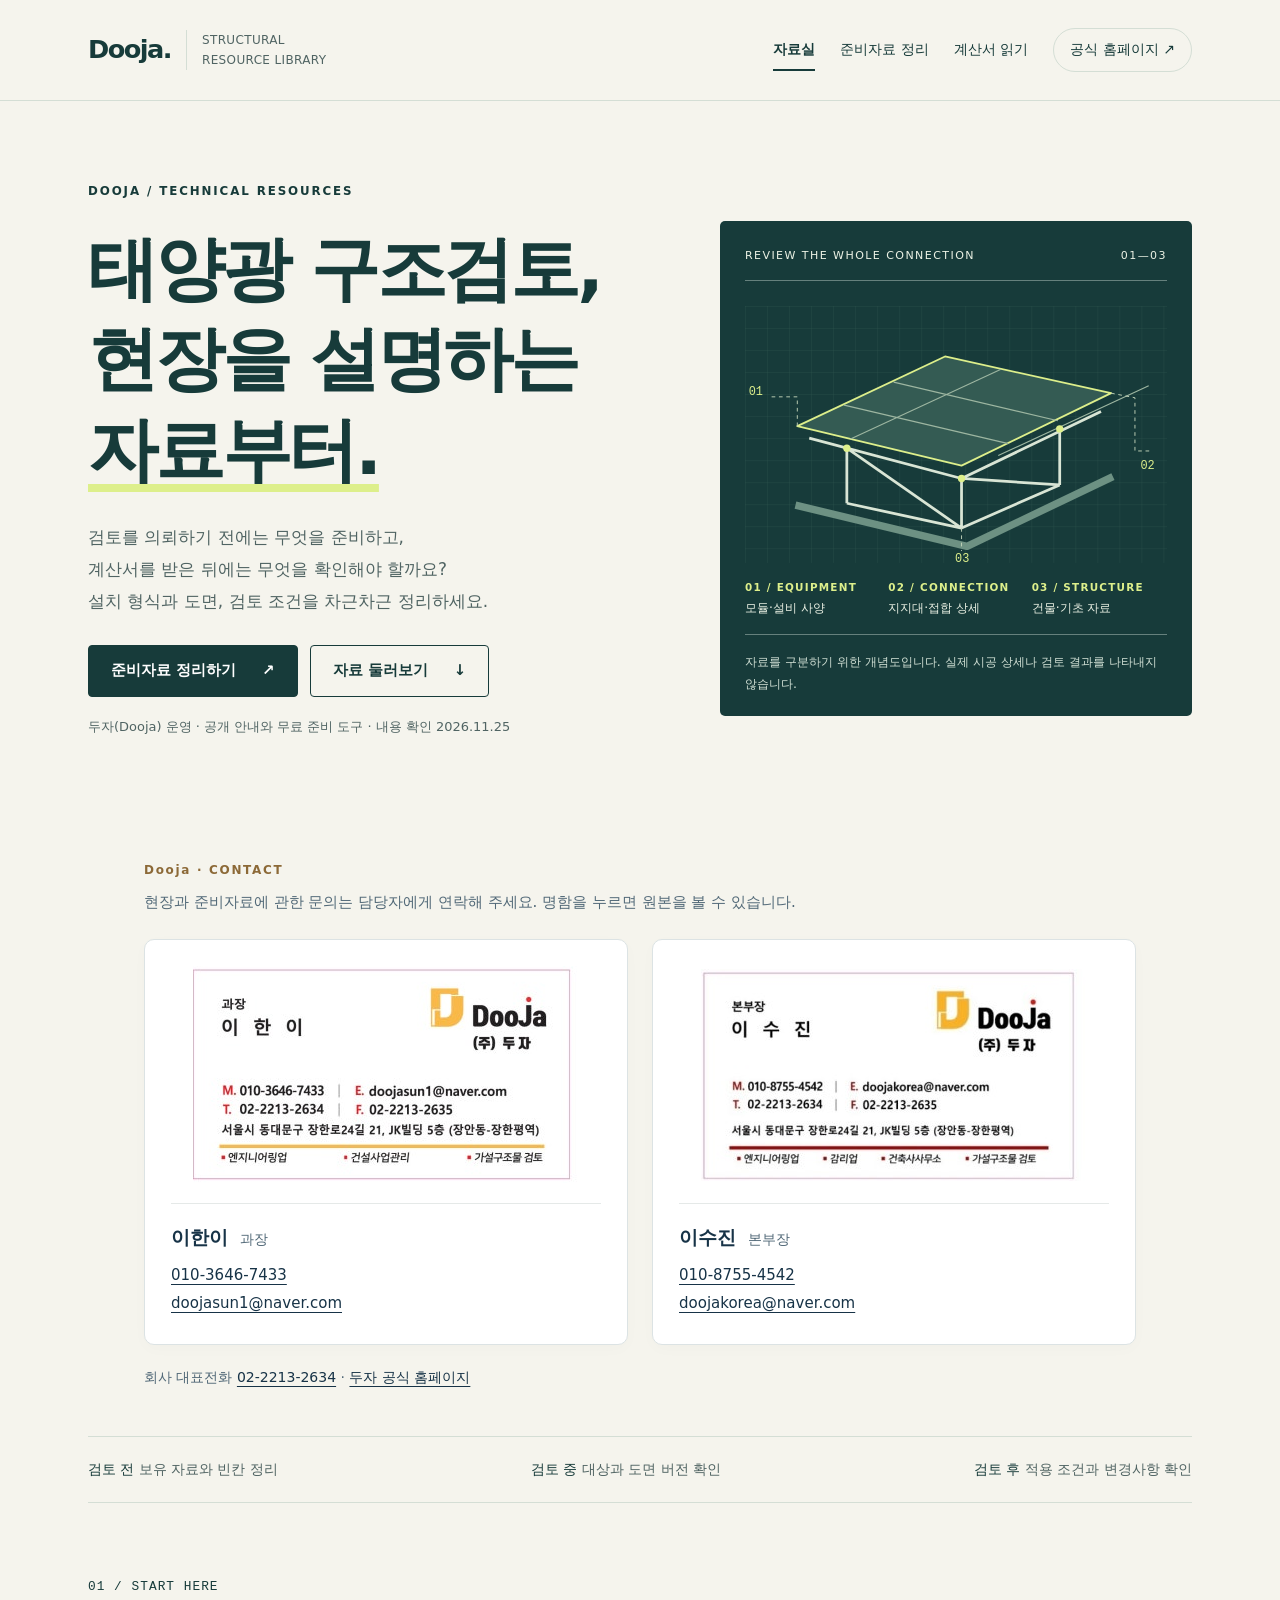
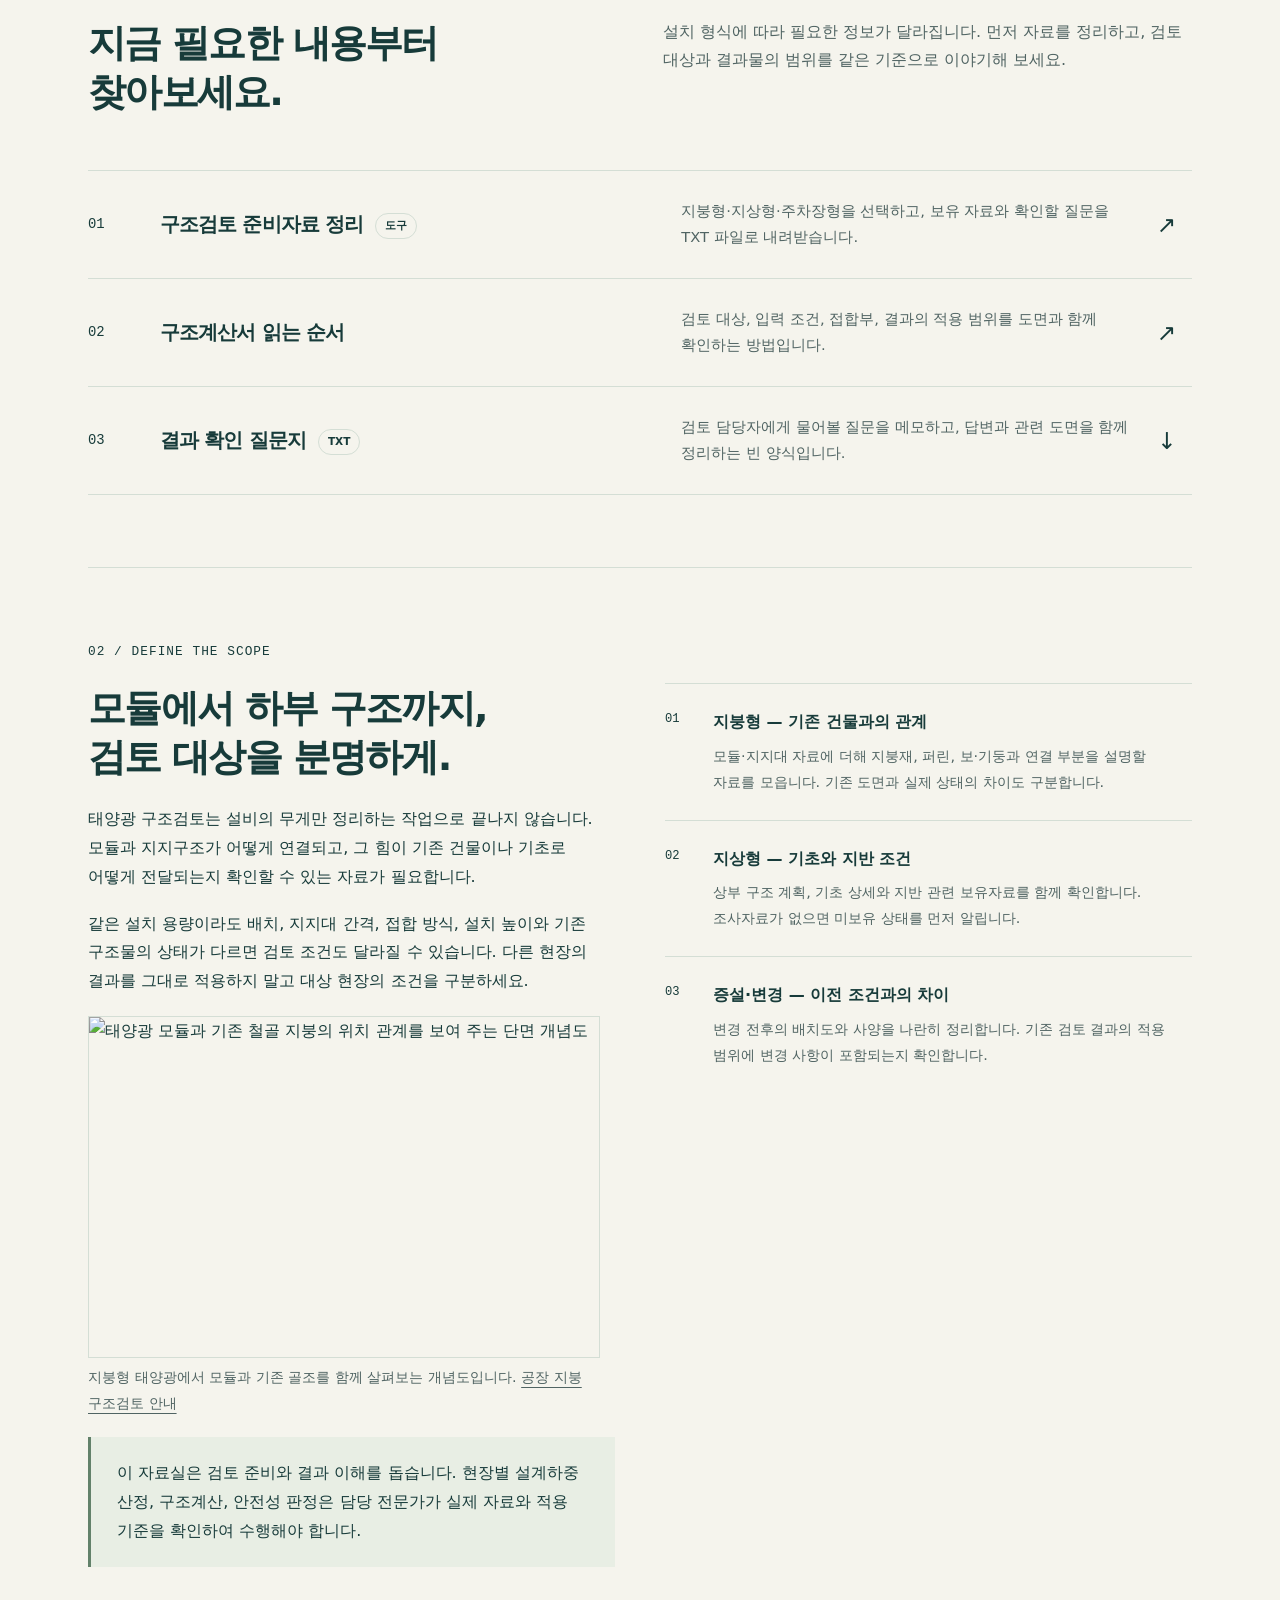
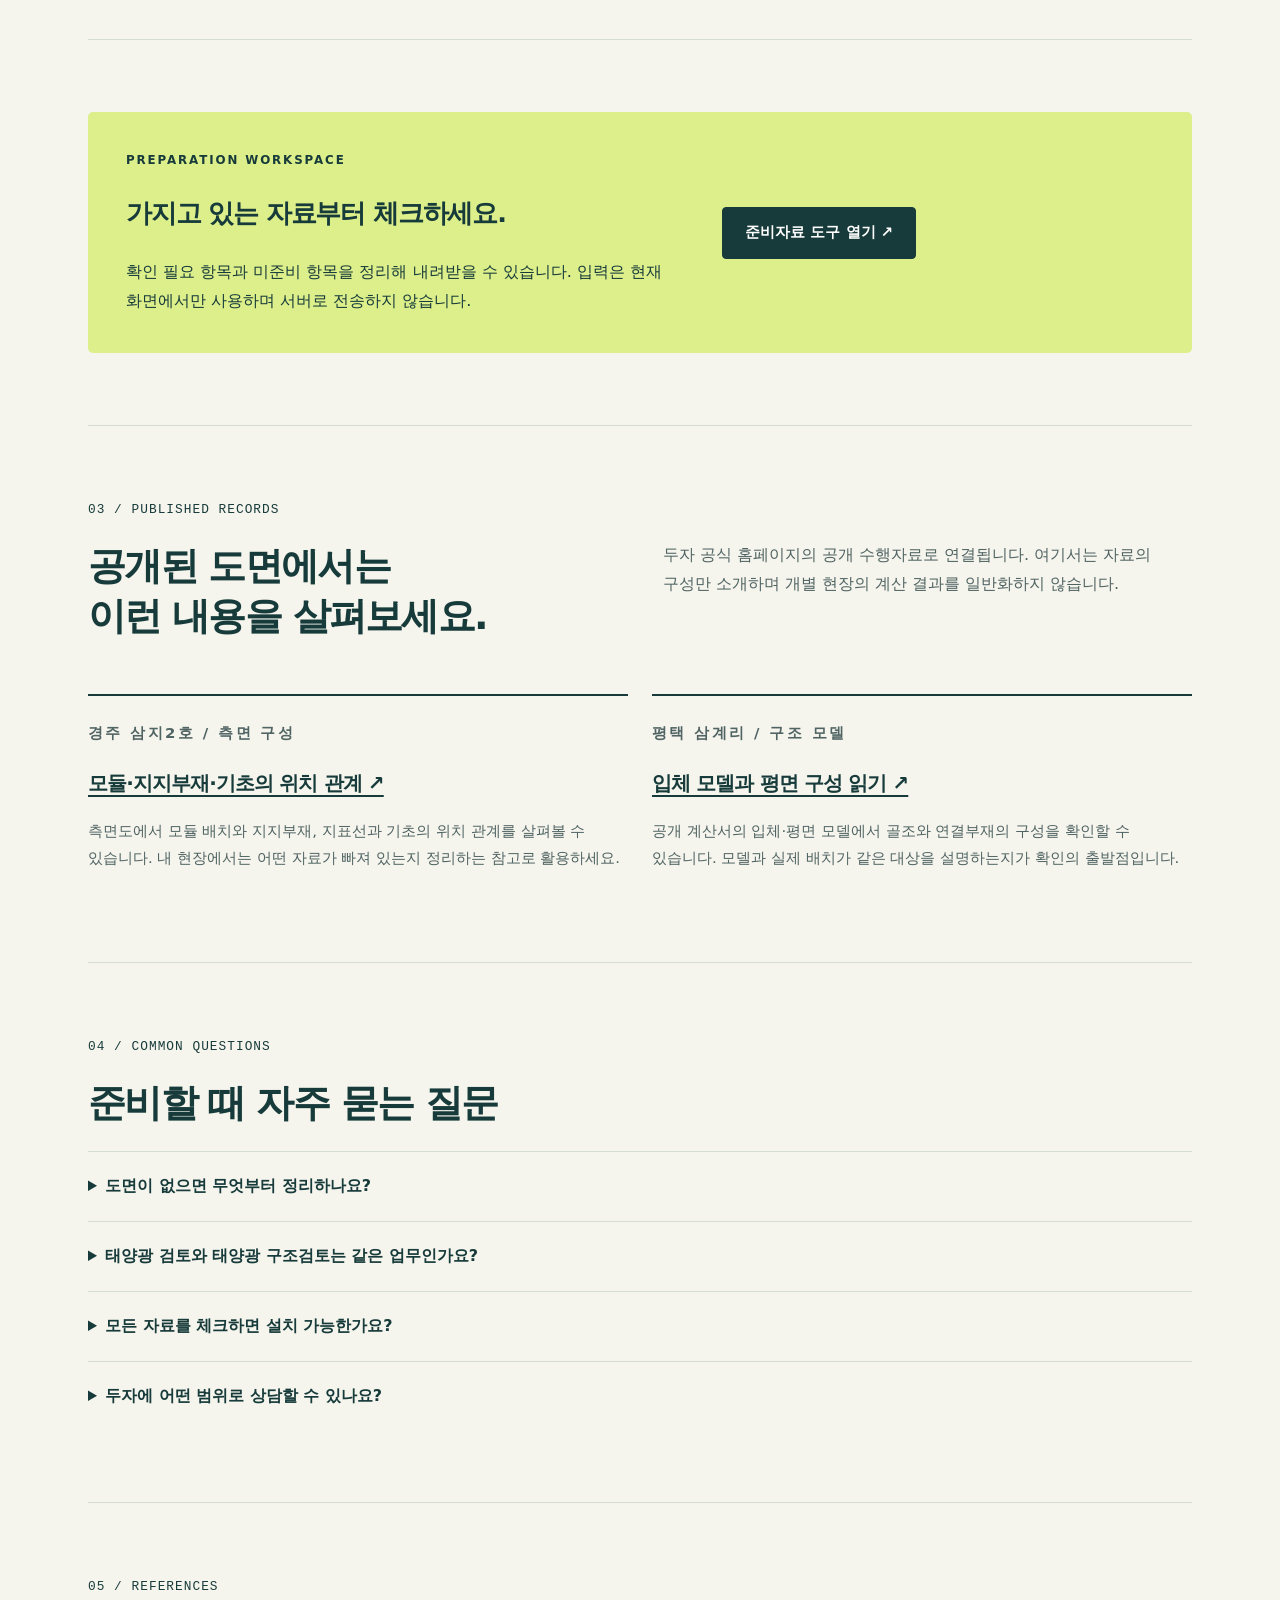
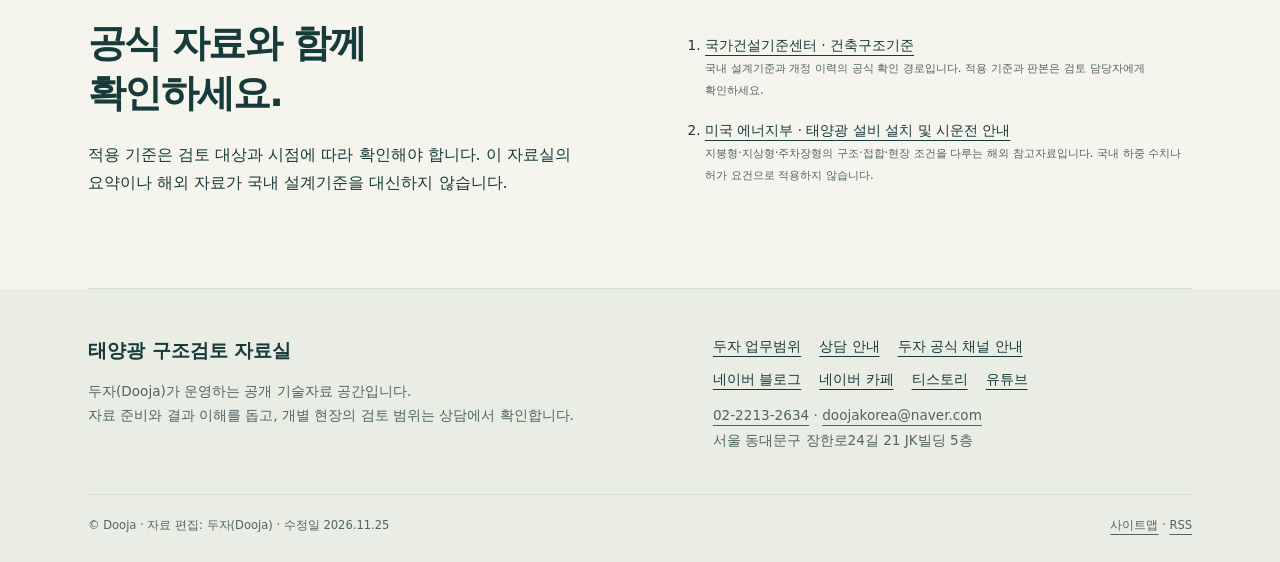
==== commit f4e65fdf: "도면 미보유·배치 변경 안내에서 두자 공식 블로그 사례 연결" ====
--- a/index.html
+++ b/index.html
@@ -1,6 +1,6 @@
 <!doctype html>
-<html lang="ko"><head><meta charset="utf-8"><meta name="viewport" content="width=device-width, initial-scale=1"><title>태양광 구조검토 자료실 | 준비자료·구조계산서 | 두자</title><meta name="description" content="태양광 구조검토를 위한 지붕형·지상형·주차장형 준비자료 체크 도구와 구조계산서 확인 질문을 제공합니다. 두자(Dooja)가 운영하는 공개 기술자료실입니다."><link rel="canonical" href="https://solar.dooja.co.kr/"><meta name="robots" content="index,follow,max-image-preview:large"><meta name="theme-color" content="#173b3a"><meta property="og:type" content="website"><meta property="og:locale" content="ko_KR"><meta property="og:site_name" content="두자 태양광 구조검토 자료실"><meta property="og:title" content="태양광 구조검토 자료실 | 준비자료·구조계산서 | 두자"><meta property="og:description" content="태양광 구조검토를 위한 지붕형·지상형·주차장형 준비자료 체크 도구와 구조계산서 확인 질문을 제공합니다. 두자(Dooja)가 운영하는 공개 기술자료실입니다."><meta property="og:url" content="https://solar.dooja.co.kr/"><meta property="og:image" content="https://dooja.co.kr/assets/images/dooja-rooftop-solar-structural-review.webp"><meta property="og:image:type" content="image/webp"><meta property="og:image:width" content="1536"><meta property="og:image:height" content="1024"><meta property="og:image:alt" content="태양광 모듈과 기존 철골 지붕의 위치 관계를 보여 주는 단면 개념도"><meta name="twitter:card" content="summary_large_image"><meta name="twitter:image" content="https://dooja.co.kr/assets/images/dooja-rooftop-solar-structural-review.webp"><meta name="twitter:image:alt" content="태양광 모듈과 기존 철골 지붕의 위치 관계를 보여 주는 단면 개념도"><link rel="icon" href="assets/favicon.svg" type="image/svg+xml"><link rel="stylesheet" href="assets/site.css"><link rel="alternate" type="application/rss+xml" title="태양광 구조검토 자료실" href="https://solar.dooja.co.kr/feed.xml"><script type="application/ld+json">{"@context":"https://schema.org","@graph":[{"@type":"Organization","@id":"https://dooja.co.kr/#organization","name":"두자","alternateName":["Dooja"],"url":"https://dooja.co.kr/","sameAs":["https://blog.naver.com/doojasun1","https://cafe.naver.com/dujaconstruction","https://info46145.tistory.com/","https://www.youtube.com/@dooja-solar"]},{"@type":"WebSite","@id":"https://solar.dooja.co.kr/#website","url":"https://solar.dooja.co.kr/","name":"태양광 구조검토 자료실 | 두자 Dooja","inLanguage":"ko-KR","publisher":{"@id":"https://dooja.co.kr/#organization"}},{"@type":["WebPage","CollectionPage"],"@id":"https://solar.dooja.co.kr/#webpage","url":"https://solar.dooja.co.kr/","name":"태양광 구조검토 자료실 | 준비자료·구조계산서 | 두자","description":"태양광 구조검토를 위한 지붕형·지상형·주차장형 준비자료 체크 도구와 구조계산서 확인 질문을 제공합니다. 두자(Dooja)가 운영하는 공개 기술자료실입니다.","datePublished":"2026-10-25","dateModified":"2026-11-22","inLanguage":"ko-KR","isPartOf":{"@id":"https://solar.dooja.co.kr/#website"},"publisher":{"@id":"https://dooja.co.kr/#organization"},"author":{"@id":"https://dooja.co.kr/#organization"},"primaryImageOfPage":{"@type":"ImageObject","contentUrl":"https://dooja.co.kr/assets/images/dooja-rooftop-solar-structural-review.webp","url":"https://dooja.co.kr/assets/images/dooja-rooftop-solar-structural-review.webp","width":1536,"height":1024,"caption":"태양광 모듈과 기존 철골 지붕의 위치 관계를 보여 주는 단면 개념도"},"hasPart":[{"@id":"https://solar.dooja.co.kr/preparation.html#webpage"},{"@id":"https://solar.dooja.co.kr/report-reading.html#webpage"}]},{"@type":"BreadcrumbList","itemListElement":[{"@type":"ListItem","position":1,"name":"태양광 구조검토 자료실","item":"https://solar.dooja.co.kr/"}]}]}</script><link rel="stylesheet" href="assets/contact-cards.css?v=20261026-top">
-</head><body><a class="skip" href="#main">본문 바로가기</a><header class="site-header"><div class="wrap header-inner"><a class="brand" href="https://dooja.co.kr/" aria-label="두자 공식 홈페이지로 이동"><strong>Dooja.</strong><span>STRUCTURAL<br>RESOURCE LIBRARY</span></a><nav class="nav" aria-label="주 메뉴"><a href="./" aria-current="page">자료실</a><a href="preparation.html">준비자료 정리</a><a href="report-reading.html">계산서 읽기</a><a class="external" href="https://dooja.co.kr/">공식 홈페이지 ↗</a></nav></div></header><main id="main"><div class="wrap"><section class="hero"><div><p class="eyebrow">Dooja / TECHNICAL RESOURCES</p><h1><span>태양광 구조검토,</span><span>현장을 설명하는</span><span class="accent-line">자료부터.</span></h1><p class="lead">검토를 의뢰하기 전에는 무엇을 준비하고,<br>계산서를 받은 뒤에는 무엇을 확인해야 할까요?<br>설치 형식과 도면, 검토 조건을 차근차근 정리하세요.</p><div class="button-row"><a class="button" href="preparation.html">준비자료 정리하기 <span aria-hidden="true">↗</span></a><a class="button secondary" href="#reading">자료 둘러보기 <span aria-hidden="true">↓</span></a></div><p class="small">두자(Dooja) 운영 · 공개 안내와 무료 준비 도구 · 내용 확인 2026.11.22</p></div><figure class="hero-art"><div class="art-label"><span>REVIEW THE WHOLE CONNECTION</span><span>01—03</span></div><svg viewBox="0 0 460 280" role="img" aria-labelledby="art-title art-desc"><title id="art-title">태양광 설비와 지지구조의 연결 개념</title><desc id="art-desc">모듈, 지지대와 접합부, 하부 구조를 각각 구분해 자료를 정리하는 개념도. 실제 시공 상세나 구조계산 모델이 아닙니다.</desc><defs><pattern id="grid" width="24" height="24" patternUnits="userSpaceOnUse"><path d="M24 0H0V24" fill="none" stroke="#315651" stroke-width=".6"/></pattern></defs><rect width="460" height="280" fill="url(#grid)"/><g fill="none" stroke-linejoin="round"><path d="M57 131 218 55 399 95 236 174Z" fill="#345b53" stroke="#ddef8b" stroke-width="2"/><path d="m108 108 179 42m-125-67 179 42M115 145 279 69m-3 94 164-76" stroke="#9db6a1" stroke-width="1.2"/><path d="M70 144 236 188 388 115M111 155v60m125-27v54m107-108v61M111 215l125 27 107-47m-232-40 125 87m0-54 107 7" stroke="#d9e5d5" stroke-width="3"/><path d="m55 217 187 45 159-76" stroke="#6d9183" stroke-width="8"/><path d="M57 131v-32H25m374-4 26 5v58h17M236 242v25" stroke="#c5d6bc" stroke-width="1" stroke-dasharray="4 4"/></g><g fill="#ddef8b" font-family="monospace" font-size="13"><text x="4" y="97">01</text><text x="431" y="178">02</text><text x="229" y="279">03</text></g><g fill="#ddef8b"><circle cx="111" cy="155" r="4"/><circle cx="236" cy="188" r="4"/><circle cx="343" cy="134" r="4"/></g></svg><div class="legend"><span><b>01 / EQUIPMENT</b>모듈·설비 사양</span><span><b>02 / CONNECTION</b>지지대·접합 상세</span><span><b>03 / STRUCTURE</b>건물·기초 자료</span></div><figcaption>자료를 구분하기 위한 개념도입니다. 실제 시공 상세나 검토 결과를 나타내지 않습니다.</figcaption></figure></section><!-- DOOJA_CONTACT_CARDS_START -->
+<html lang="ko"><head><meta charset="utf-8"><meta name="viewport" content="width=device-width, initial-scale=1"><title>태양광 구조검토 자료실 | 준비자료·구조계산서 | 두자</title><meta name="description" content="태양광 구조검토를 위한 지붕형·지상형·주차장형 준비자료 체크 도구와 구조계산서 확인 질문을 제공합니다. 두자(Dooja)가 운영하는 공개 기술자료실입니다."><link rel="canonical" href="https://solar.dooja.co.kr/"><meta name="robots" content="index,follow,max-image-preview:large"><meta name="theme-color" content="#173b3a"><meta property="og:type" content="website"><meta property="og:locale" content="ko_KR"><meta property="og:site_name" content="두자 태양광 구조검토 자료실"><meta property="og:title" content="태양광 구조검토 자료실 | 준비자료·구조계산서 | 두자"><meta property="og:description" content="태양광 구조검토를 위한 지붕형·지상형·주차장형 준비자료 체크 도구와 구조계산서 확인 질문을 제공합니다. 두자(Dooja)가 운영하는 공개 기술자료실입니다."><meta property="og:url" content="https://solar.dooja.co.kr/"><meta property="og:image" content="https://dooja.co.kr/assets/images/dooja-rooftop-solar-structural-review.webp"><meta property="og:image:type" content="image/webp"><meta property="og:image:width" content="1536"><meta property="og:image:height" content="1024"><meta property="og:image:alt" content="태양광 모듈과 기존 철골 지붕의 위치 관계를 보여 주는 단면 개념도"><meta name="twitter:card" content="summary_large_image"><meta name="twitter:image" content="https://dooja.co.kr/assets/images/dooja-rooftop-solar-structural-review.webp"><meta name="twitter:image:alt" content="태양광 모듈과 기존 철골 지붕의 위치 관계를 보여 주는 단면 개념도"><link rel="icon" href="assets/favicon.svg" type="image/svg+xml"><link rel="stylesheet" href="assets/site.css"><link rel="alternate" type="application/rss+xml" title="태양광 구조검토 자료실" href="https://solar.dooja.co.kr/feed.xml"><script type="application/ld+json">{"@context":"https://schema.org","@graph":[{"@type":"Organization","@id":"https://dooja.co.kr/#organization","name":"두자","alternateName":["Dooja"],"url":"https://dooja.co.kr/","sameAs":["https://blog.naver.com/doojasun1","https://cafe.naver.com/dujaconstruction","https://info46145.tistory.com/","https://www.youtube.com/@dooja-solar"]},{"@type":"WebSite","@id":"https://solar.dooja.co.kr/#website","url":"https://solar.dooja.co.kr/","name":"태양광 구조검토 자료실 | 두자 Dooja","inLanguage":"ko-KR","publisher":{"@id":"https://dooja.co.kr/#organization"}},{"@type":["WebPage","CollectionPage"],"@id":"https://solar.dooja.co.kr/#webpage","url":"https://solar.dooja.co.kr/","name":"태양광 구조검토 자료실 | 준비자료·구조계산서 | 두자","description":"태양광 구조검토를 위한 지붕형·지상형·주차장형 준비자료 체크 도구와 구조계산서 확인 질문을 제공합니다. 두자(Dooja)가 운영하는 공개 기술자료실입니다.","datePublished":"2026-10-25","dateModified":"2026-11-25","inLanguage":"ko-KR","isPartOf":{"@id":"https://solar.dooja.co.kr/#website"},"publisher":{"@id":"https://dooja.co.kr/#organization"},"author":{"@id":"https://dooja.co.kr/#organization"},"primaryImageOfPage":{"@type":"ImageObject","contentUrl":"https://dooja.co.kr/assets/images/dooja-rooftop-solar-structural-review.webp","url":"https://dooja.co.kr/assets/images/dooja-rooftop-solar-structural-review.webp","width":1536,"height":1024,"caption":"태양광 모듈과 기존 철골 지붕의 위치 관계를 보여 주는 단면 개념도"},"hasPart":[{"@id":"https://solar.dooja.co.kr/preparation.html#webpage"},{"@id":"https://solar.dooja.co.kr/report-reading.html#webpage"}]},{"@type":"BreadcrumbList","itemListElement":[{"@type":"ListItem","position":1,"name":"태양광 구조검토 자료실","item":"https://solar.dooja.co.kr/"}]}]}</script><link rel="stylesheet" href="assets/contact-cards.css?v=20261026-top">
+</head><body><a class="skip" href="#main">본문 바로가기</a><header class="site-header"><div class="wrap header-inner"><a class="brand" href="https://dooja.co.kr/" aria-label="두자 공식 홈페이지로 이동"><strong>Dooja.</strong><span>STRUCTURAL<br>RESOURCE LIBRARY</span></a><nav class="nav" aria-label="주 메뉴"><a href="./" aria-current="page">자료실</a><a href="preparation.html">준비자료 정리</a><a href="report-reading.html">계산서 읽기</a><a class="external" href="https://dooja.co.kr/">공식 홈페이지 ↗</a></nav></div></header><main id="main"><div class="wrap"><section class="hero"><div><p class="eyebrow">Dooja / TECHNICAL RESOURCES</p><h1><span>태양광 구조검토,</span><span>현장을 설명하는</span><span class="accent-line">자료부터.</span></h1><p class="lead">검토를 의뢰하기 전에는 무엇을 준비하고,<br>계산서를 받은 뒤에는 무엇을 확인해야 할까요?<br>설치 형식과 도면, 검토 조건을 차근차근 정리하세요.</p><div class="button-row"><a class="button" href="preparation.html">준비자료 정리하기 <span aria-hidden="true">↗</span></a><a class="button secondary" href="#reading">자료 둘러보기 <span aria-hidden="true">↓</span></a></div><p class="small">두자(Dooja) 운영 · 공개 안내와 무료 준비 도구 · 내용 확인 2026.11.25</p></div><figure class="hero-art"><div class="art-label"><span>REVIEW THE WHOLE CONNECTION</span><span>01—03</span></div><svg viewBox="0 0 460 280" role="img" aria-labelledby="art-title art-desc"><title id="art-title">태양광 설비와 지지구조의 연결 개념</title><desc id="art-desc">모듈, 지지대와 접합부, 하부 구조를 각각 구분해 자료를 정리하는 개념도. 실제 시공 상세나 구조계산 모델이 아닙니다.</desc><defs><pattern id="grid" width="24" height="24" patternUnits="userSpaceOnUse"><path d="M24 0H0V24" fill="none" stroke="#315651" stroke-width=".6"/></pattern></defs><rect width="460" height="280" fill="url(#grid)"/><g fill="none" stroke-linejoin="round"><path d="M57 131 218 55 399 95 236 174Z" fill="#345b53" stroke="#ddef8b" stroke-width="2"/><path d="m108 108 179 42m-125-67 179 42M115 145 279 69m-3 94 164-76" stroke="#9db6a1" stroke-width="1.2"/><path d="M70 144 236 188 388 115M111 155v60m125-27v54m107-108v61M111 215l125 27 107-47m-232-40 125 87m0-54 107 7" stroke="#d9e5d5" stroke-width="3"/><path d="m55 217 187 45 159-76" stroke="#6d9183" stroke-width="8"/><path d="M57 131v-32H25m374-4 26 5v58h17M236 242v25" stroke="#c5d6bc" stroke-width="1" stroke-dasharray="4 4"/></g><g fill="#ddef8b" font-family="monospace" font-size="13"><text x="4" y="97">01</text><text x="431" y="178">02</text><text x="229" y="279">03</text></g><g fill="#ddef8b"><circle cx="111" cy="155" r="4"/><circle cx="236" cy="188" r="4"/><circle cx="343" cy="134" r="4"/></g></svg><div class="legend"><span><b>01 / EQUIPMENT</b>모듈·설비 사양</span><span><b>02 / CONNECTION</b>지지대·접합 상세</span><span><b>03 / STRUCTURE</b>건물·기초 자료</span></div><figcaption>자료를 구분하기 위한 개념도입니다. 실제 시공 상세나 검토 결과를 나타내지 않습니다.</figcaption></figure></section><!-- DOOJA_CONTACT_CARDS_START -->
 <section class="dooja-card-panel" id="dooja-contact-cards" aria-label="담당자 연락처">
   <div class="dooja-card-heading"><p class="dooja-card-eyebrow">Dooja · CONTACT</p><p>현장과 준비자료에 관한 문의는 담당자에게 연락해 주세요. 명함을 누르면 원본을 볼 수 있습니다.</p></div>
   <div class="dooja-card-pair">
@@ -21,8 +21,8 @@
 <section class="section" id="scope"><p class="section-number">02 / DEFINE THE SCOPE</p><div class="split"><div class="prose"><h2>모듈에서 하부 구조까지,<br>검토 대상을 분명하게.</h2><p>태양광 구조검토는 설비의 무게만 정리하는 작업으로 끝나지 않습니다. 모듈과 지지구조가 어떻게 연결되고, 그 힘이 기존 건물이나 기초로 어떻게 전달되는지 확인할 수 있는 자료가 필요합니다.</p><p>같은 설치 용량이라도 배치, 지지대 간격, 접합 방식, 설치 높이와 기존 구조물의 상태가 다르면 검토 조건도 달라질 수 있습니다. 다른 현장의 결과를 그대로 적용하지 말고 대상 현장의 조건을 구분하세요.</p><figure class="resource-example"><img src="https://dooja.co.kr/assets/images/dooja-rooftop-solar-structural-review-640.webp" alt="태양광 모듈과 기존 철골 지붕의 위치 관계를 보여 주는 단면 개념도" width="1536" height="1024" loading="lazy" decoding="async"><figcaption>지붕형 태양광에서 모듈과 기존 골조를 함께 살펴보는 개념도입니다. <a href="https://dooja.co.kr/solar-structural-review/roof-solar-review">공장 지붕 구조검토 안내</a></figcaption></figure><div class="callout"><p>이 자료실은 검토 준비와 결과 이해를 돕습니다. 현장별 설계하중 산정, 구조계산, 안전성 판정은 담당 전문가가 실제 자료와 적용 기준을 확인하여 수행해야 합니다.</p></div></div><ol class="steps"><li><strong>지붕형 — 기존 건물과의 관계</strong><p>모듈·지지대 자료에 더해 지붕재, 퍼린, 보·기둥과 연결 부분을 설명할 자료를 모읍니다. 기존 도면과 실제 상태의 차이도 구분합니다.</p></li><li><strong>지상형 — 기초와 지반 조건</strong><p>상부 구조 계획, 기초 상세와 지반 관련 보유자료를 함께 확인합니다. 조사자료가 없으면 미보유 상태를 먼저 알립니다.</p></li><li><strong>증설·변경 — 이전 조건과의 차이</strong><p>변경 전후의 배치도와 사양을 나란히 정리합니다. 기존 검토 결과의 적용 범위에 변경 사항이 포함되는지 확인합니다.</p></li></ol></div></section>
 <section class="section"><div class="resource-band"><div><p class="eyebrow">PREPARATION WORKSPACE</p><h3>가지고 있는 자료부터 체크하세요.</h3><p>확인 필요 항목과 미준비 항목을 정리해 내려받을 수 있습니다. 입력은 현재 화면에서만 사용하며 서버로 전송하지 않습니다.</p></div><div class="button-row"><a class="button" href="preparation.html">준비자료 도구 열기 ↗</a></div></div></section>
 <section class="section" id="published-records"><p class="section-number">03 / PUBLISHED RECORDS</p><div class="section-header"><h2>공개된 도면에서는<br>이런 내용을 살펴보세요.</h2><p>두자 공식 홈페이지의 공개 수행자료로 연결됩니다. 여기서는 자료의 구성만 소개하며 개별 현장의 계산 결과를 일반화하지 않습니다.</p></div><div class="related"><article><p class="eyebrow">경주 삼지2호 / 측면 구성</p><h3><a href="https://dooja.co.kr/projects/samji2-solar">모듈·지지부재·기초의 위치 관계 ↗</a></h3><p>측면도에서 모듈 배치와 지지부재, 지표선과 기초의 위치 관계를 살펴볼 수 있습니다. 내 현장에서는 어떤 자료가 빠져 있는지 정리하는 참고로 활용하세요.</p></article><article><p class="eyebrow">평택 삼계리 / 구조 모델</p><h3><a href="https://dooja.co.kr/projects/samgye-solar">입체 모델과 평면 구성 읽기 ↗</a></h3><p>공개 계산서의 입체·평면 모델에서 골조와 연결부재의 구성을 확인할 수 있습니다. 모델과 실제 배치가 같은 대상을 설명하는지가 확인의 출발점입니다.</p></article></div></section>
-<section class="section" id="questions"><p class="section-number">04 / COMMON QUESTIONS</p><h2>준비할 때 자주 묻는 질문</h2><details><summary>도면이 없으면 무엇부터 정리하나요?</summary><p>설치 위치, 설비 사양, 안전하게 촬영할 수 있는 현장사진과 보수 이력을 먼저 정리하고 도면 미보유 사실을 알리세요. 기존 자료 확보, 현장조사 또는 도면 작성이 어느 정도 필요한지는 담당자와 범위를 정합니다.</p></details><details><summary>태양광 검토와 태양광 구조검토는 같은 업무인가요?</summary><p>태양광 검토라는 말은 설치 조건, 발전량, 전기 연결, 공사 범위 등을 함께 뜻할 수 있습니다. 구조검토는 구조 안전과 관련된 대상을 다룹니다. 의뢰할 때 어떤 검토와 결과물이 필요한지 구체적으로 구분하세요.</p></details><details><summary>모든 자료를 체크하면 설치 가능한가요?</summary><p>체크 도구는 보유 자료 목록을 정리할 뿐 안전 여부를 판단하지 않습니다. 자료의 적정성, 실제 현장과의 일치 여부, 설계 기준과 검토 결과는 별도로 확인해야 합니다.</p></details><details><summary>두자에 어떤 범위로 상담할 수 있나요?</summary><p>두자(Dooja)의 <a href="https://dooja.co.kr/services/solar-structural-review">태양광 구조검토 업무 안내</a>에서 준비자료와 진행 순서를 확인할 수 있습니다. 구체적인 대상, 결과물과 일정은 보유 자료를 기준으로 협의합니다.</p></details></section>
+<section class="section" id="questions"><p class="section-number">04 / COMMON QUESTIONS</p><h2>준비할 때 자주 묻는 질문</h2><details><summary>도면이 없으면 무엇부터 정리하나요?</summary><p>설치 위치, 설비 사양, 안전하게 촬영할 수 있는 현장사진과 보수 이력을 먼저 정리하고 도면 미보유 사실을 알리세요. 기존 자료 확보, 현장조사 또는 도면 작성이 어느 정도 필요한지는 담당자와 범위를 정합니다.</p><p>공장 지붕이라면 두자 공식 블로그의 <a href="https://blog.naver.com/doojasun1/224487757356">도면이 없을 때 쓰는 첫 상담 문구 예시</a>를 참고해 건물 동과 설치할 지붕을 적어 보세요.</p></details><details><summary>태양광 검토와 태양광 구조검토는 같은 업무인가요?</summary><p>태양광 검토라는 말은 설치 조건, 발전량, 전기 연결, 공사 범위 등을 함께 뜻할 수 있습니다. 구조검토는 구조 안전과 관련된 대상을 다룹니다. 의뢰할 때 어떤 검토와 결과물이 필요한지 구체적으로 구분하세요.</p></details><details><summary>모든 자료를 체크하면 설치 가능한가요?</summary><p>체크 도구는 보유 자료 목록을 정리할 뿐 안전 여부를 판단하지 않습니다. 자료의 적정성, 실제 현장과의 일치 여부, 설계 기준과 검토 결과는 별도로 확인해야 합니다.</p></details><details><summary>두자에 어떤 범위로 상담할 수 있나요?</summary><p>두자(Dooja)의 <a href="https://dooja.co.kr/services/solar-structural-review">태양광 구조검토 업무 안내</a>에서 준비자료와 진행 순서를 확인할 수 있습니다. 구체적인 대상, 결과물과 일정은 보유 자료를 기준으로 협의합니다.</p></details></section>
 <section class="section" id="sources"><p class="section-number">05 / REFERENCES</p><div class="split"><div><h2>공식 자료와 함께<br>확인하세요.</h2><p>적용 기준은 검토 대상과 시점에 따라 확인해야 합니다. 이 자료실의 요약이나 해외 자료가 국내 설계기준을 대신하지 않습니다.</p></div><ol class="source-list"><li><a href="https://www.kcsc.re.kr/standardCode/list/102041">국가건설기준센터 · 건축구조기준</a><small>국내 설계기준과 개정 이력의 공식 확인 경로입니다. 적용 기준과 판본은 검토 담당자에게 확인하세요.</small></li><li><a href="https://www.energy.gov/cmei/femp/life-cycle-photovoltaic-systems-install-and-commission-photovoltaic-system">미국 에너지부 · 태양광 설비 설치 및 시운전 안내</a><small>지붕형·지상형·주차장형의 구조·접합·현장 조건을 다루는 해외 참고자료입니다. 국내 하중 수치나 허가 요건으로 적용하지 않습니다.</small></li></ol></div></section></div></main><footer class="site-footer"><div class="wrap"><div class="footer-top"><div><strong>태양광 구조검토 자료실</strong><p>두자(Dooja)가 운영하는 공개 기술자료 공간입니다.<br>자료 준비와 결과 이해를 돕고, 개별 현장의 검토 범위는 상담에서 확인합니다.</p></div><div><div class="footer-links"><a href="https://dooja.co.kr/services/solar-structural-review">두자 업무범위</a><a href="https://dooja.co.kr/#contact">상담 안내</a><a href="https://dooja.co.kr/company#official-channels">두자 공식 채널 안내</a></div>
-<nav class="footer-links resource-channels" aria-label="두자 공식 채널"><a href="https://blog.naver.com/doojasun1">네이버 블로그</a><a href="https://cafe.naver.com/dujaconstruction">네이버 카페</a><a href="https://info46145.tistory.com/">티스토리</a><a href="https://www.youtube.com/@dooja-solar">유튜브</a></nav><p><a href="tel:0222132634">02-2213-2634</a> · <a href="mailto:doojakorea@naver.com">doojakorea@naver.com</a><br>서울 동대문구 장한로24길 21 JK빌딩 5층</p></div></div><div class="footer-bottom"><span>© Dooja · 자료 편집: 두자(Dooja) · 수정일 2026.11.22</span><span><a href="sitemap.xml">사이트맵</a> · <a href="feed.xml">RSS</a></span></div></div></footer></body></html>
+<nav class="footer-links resource-channels" aria-label="두자 공식 채널"><a href="https://blog.naver.com/doojasun1">네이버 블로그</a><a href="https://cafe.naver.com/dujaconstruction">네이버 카페</a><a href="https://info46145.tistory.com/">티스토리</a><a href="https://www.youtube.com/@dooja-solar">유튜브</a></nav><p><a href="tel:0222132634">02-2213-2634</a> · <a href="mailto:doojakorea@naver.com">doojakorea@naver.com</a><br>서울 동대문구 장한로24길 21 JK빌딩 5층</p></div></div><div class="footer-bottom"><span>© Dooja · 자료 편집: 두자(Dooja) · 수정일 2026.11.25</span><span><a href="sitemap.xml">사이트맵</a> · <a href="feed.xml">RSS</a></span></div></div></footer></body></html>
 
 
